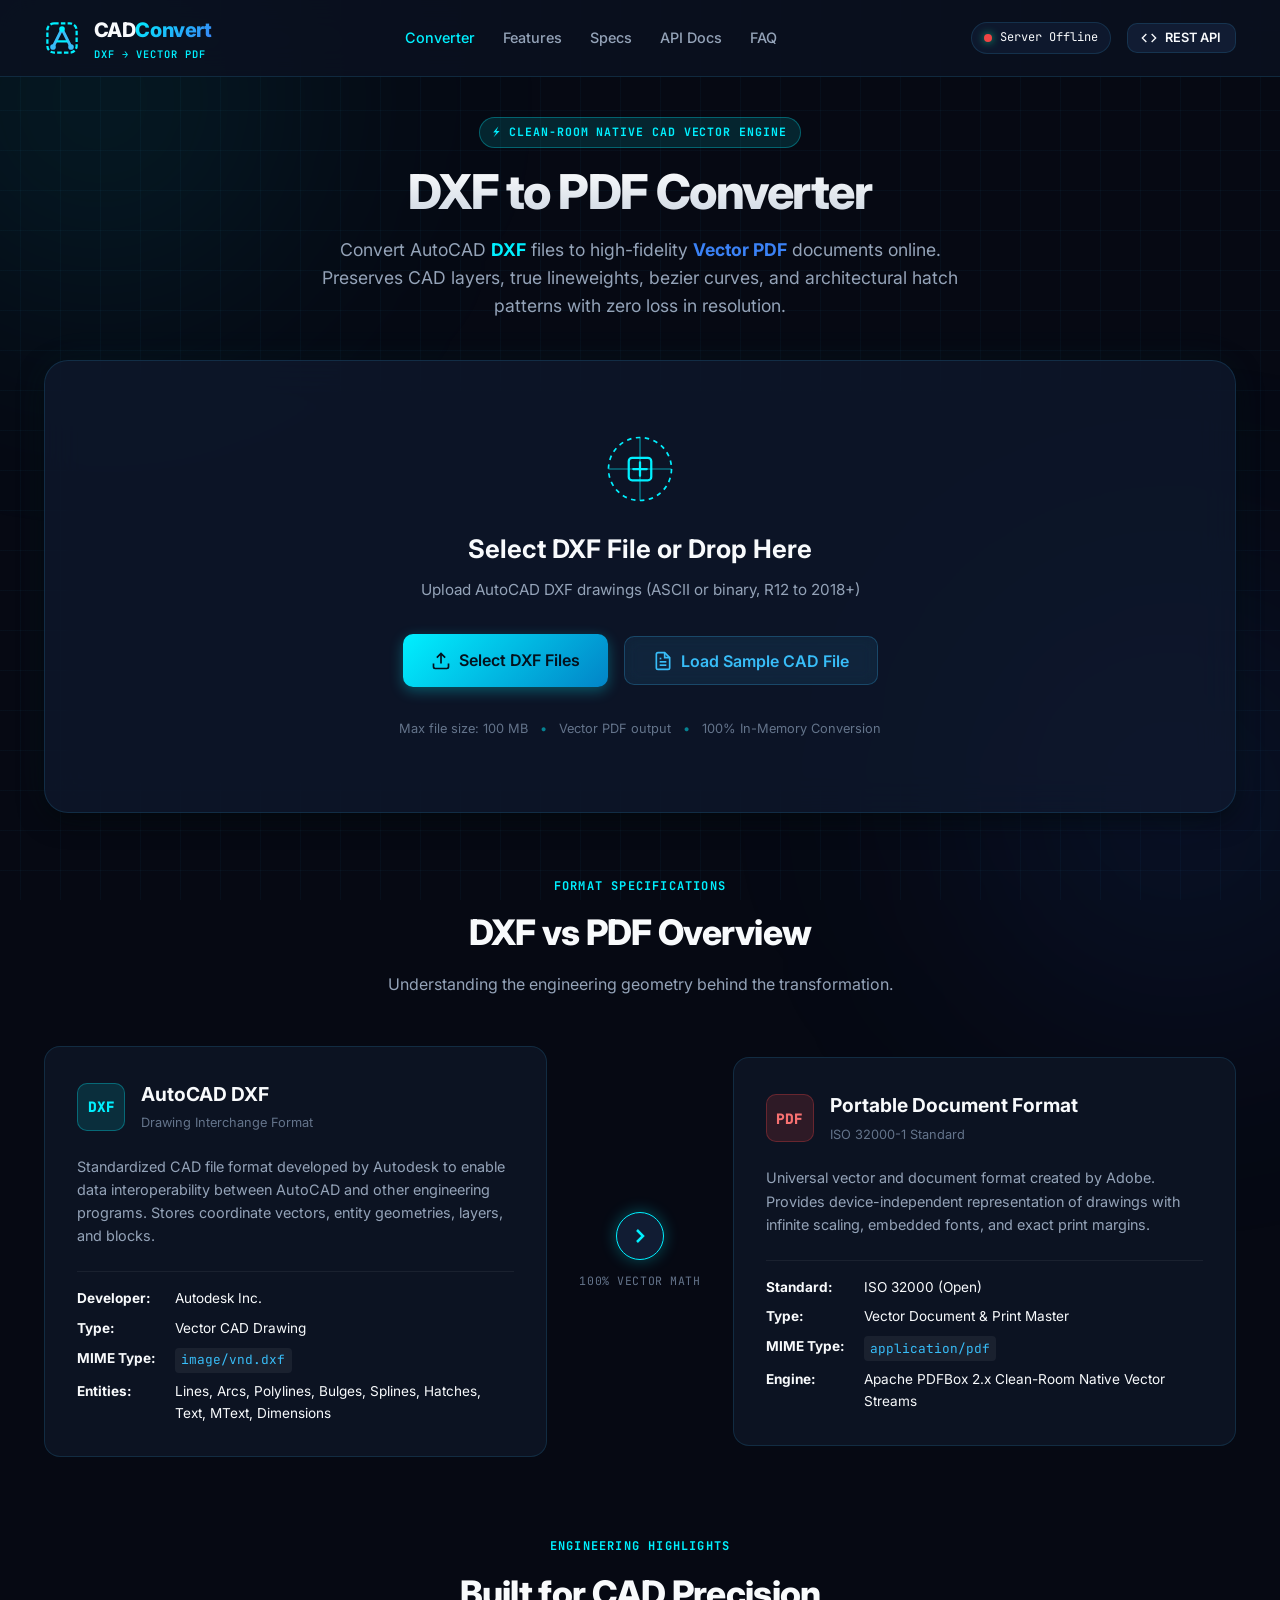
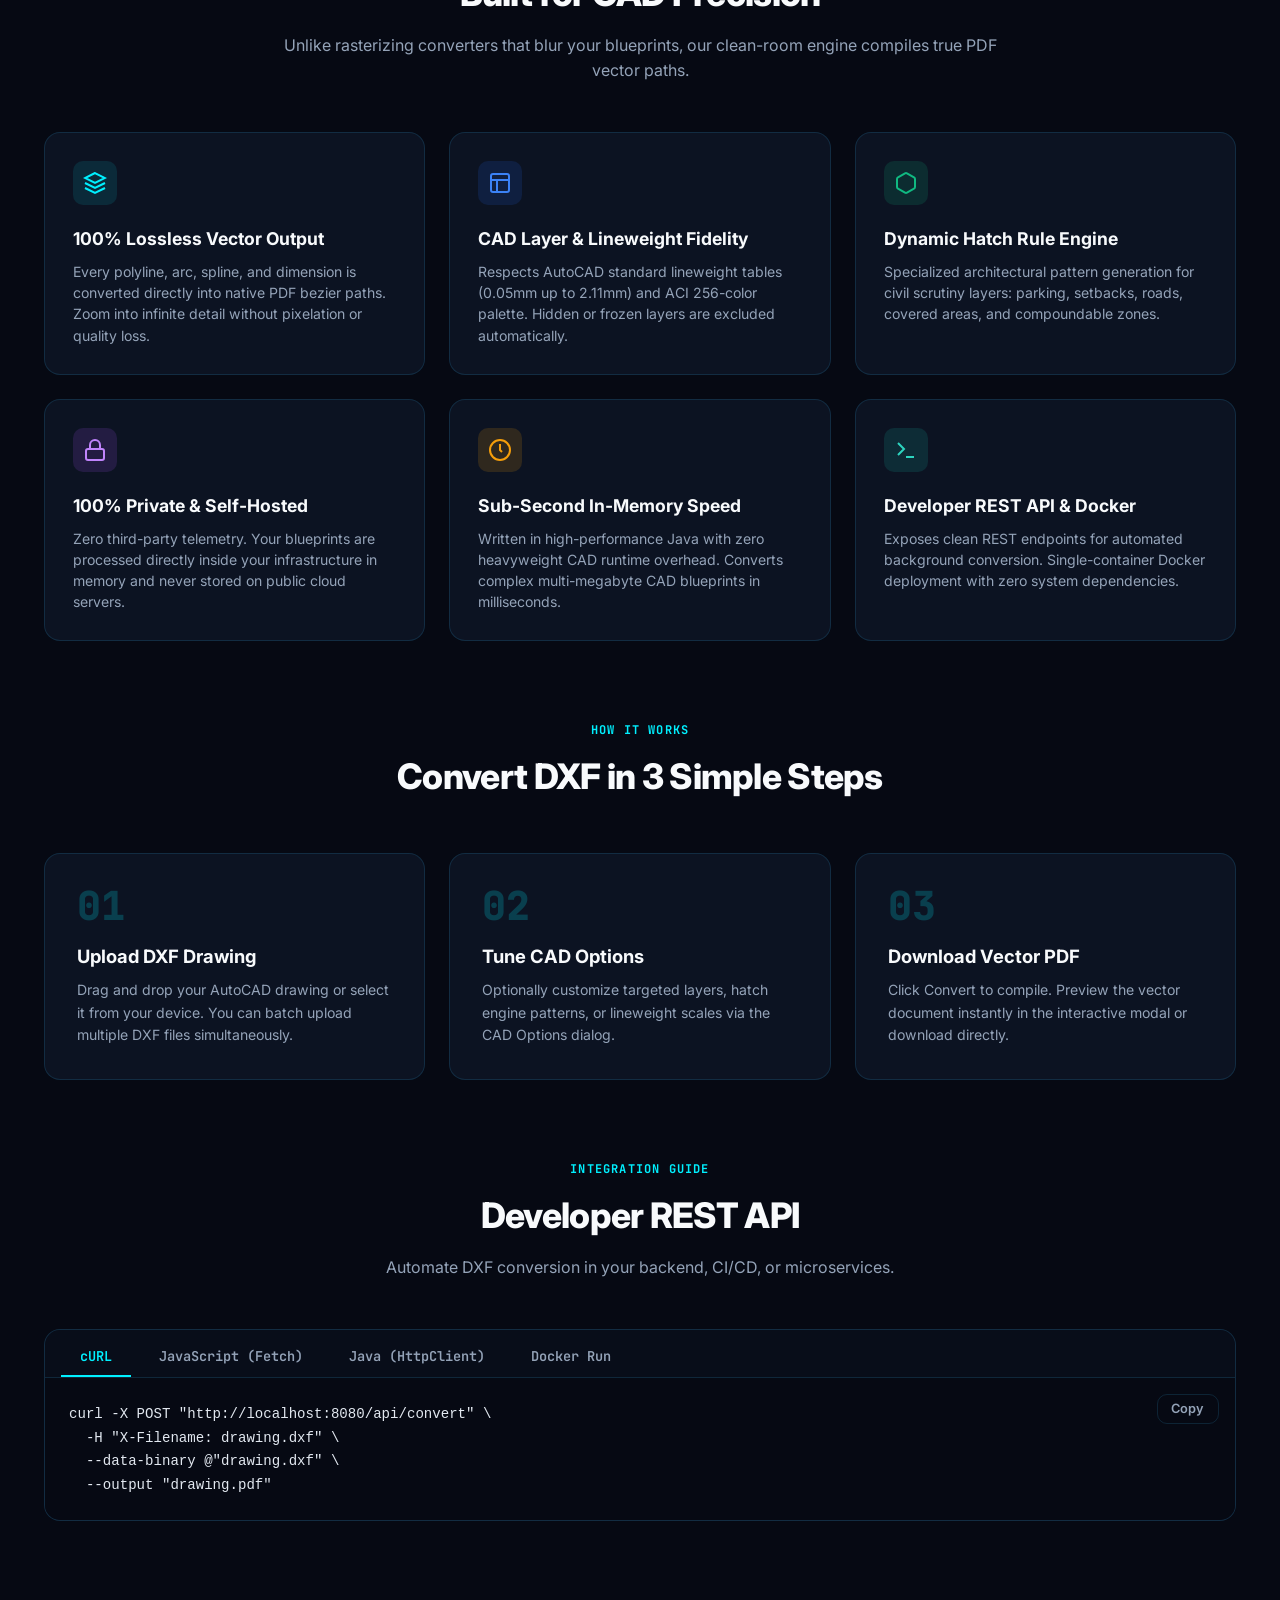
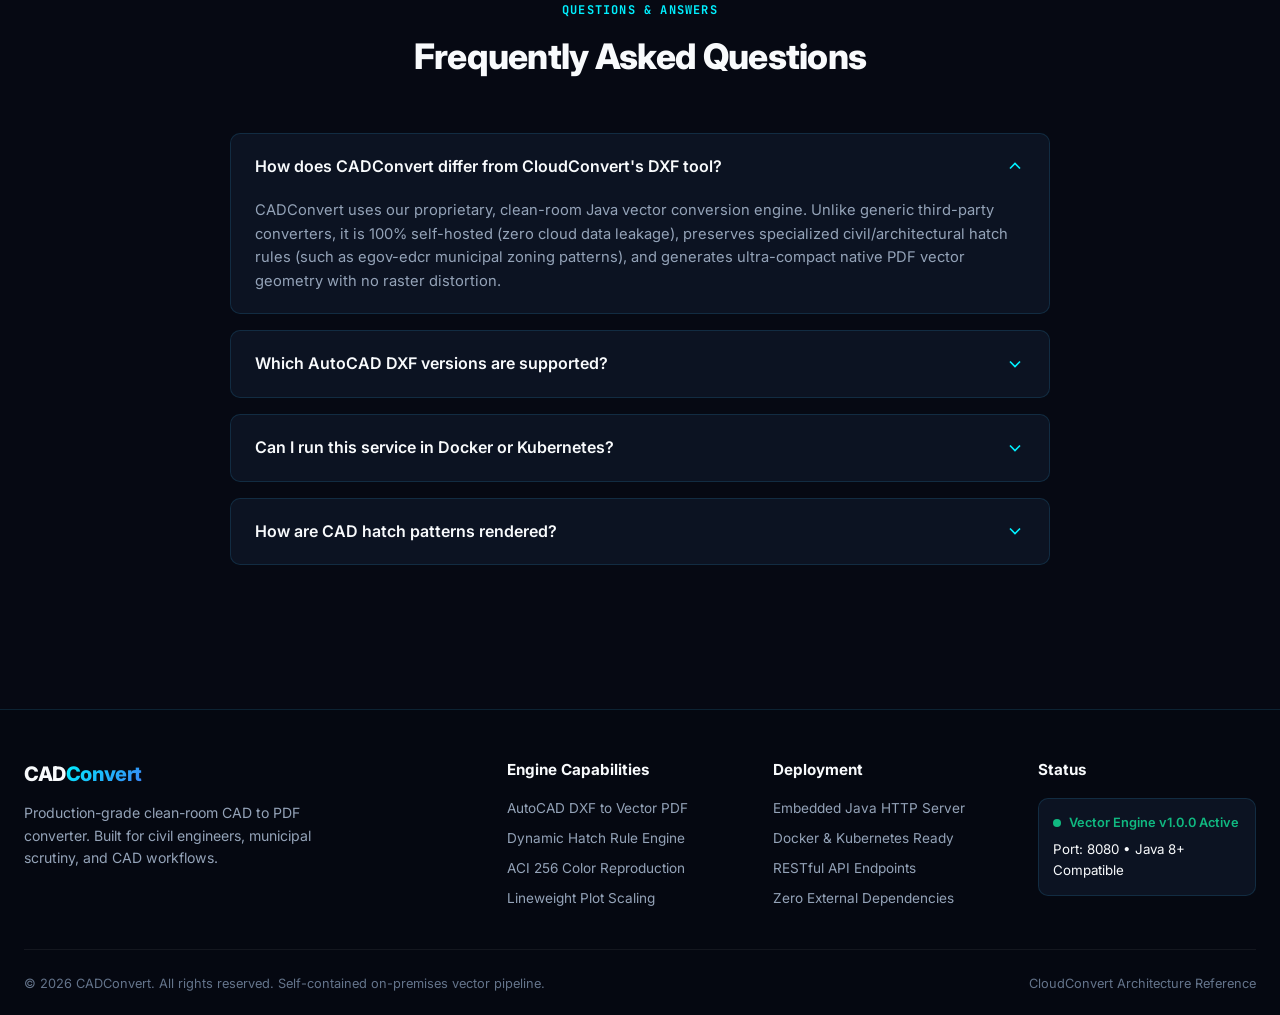
==== src/main/resources/static/index.html @ 6978f523 "Initial commit: DXF to Vector PDF Converter & Web Application" ====
<!DOCTYPE html>
<html lang="en">
<head>
    <meta charset="UTF-8">
    <meta name="viewport" content="width=device-width, initial-scale=1.0">
    <title>DXF to PDF Converter | CADConvert Online Vector CAD Studio</title>
    <meta name="description" content="High-precision AutoCAD DXF to Vector PDF converter. Clean-room vector engine with CAD layer control, lineweights, architectural hatches, and instant download.">
    <link rel="preconnect" href="https://fonts.googleapis.com">
    <link rel="preconnect" href="https://fonts.gstatic.com" crossorigin>
    <link href="https://fonts.googleapis.com/css2?family=Inter:wght@300;400;500;600;700;800&family=JetBrains+Mono:wght@400;500;600&display=swap" rel="stylesheet">
    <link rel="stylesheet" href="styles.css">
    <!-- JSZip for multi-file batch download -->
    <script src="https://cdnjs.cloudflare.com/ajax/libs/jszip/3.10.1/jszip.min.js"></script>
</head>
<body class="blueprint-theme">
    <!-- Background Blueprint CAD Grid & Radial Glow -->
    <div class="cad-bg-grid"></div>
    <div class="cad-radial-glow top-left"></div>
    <div class="cad-radial-glow bottom-right"></div>

    <!-- Navigation Header -->
    <header class="navbar">
        <div class="nav-container">
            <a href="/" class="brand-logo" id="brand-link">
                <div class="logo-icon">
                    <svg viewBox="0 0 32 32" fill="none" xmlns="http://www.w3.org/2000/svg">
                        <rect x="3" y="3" width="26" height="26" rx="6" stroke="#00F0FF" stroke-width="2" stroke-dasharray="4 2"/>
                        <path d="M8 24L16 8L24 24" stroke="#38BDF8" stroke-width="2.5" stroke-linecap="round" stroke-linejoin="round"/>
                        <circle cx="16" cy="8" r="2.5" fill="#00F0FF"/>
                        <circle cx="8" cy="24" r="2.5" fill="#38BDF8"/>
                        <circle cx="24" cy="24" r="2.5" fill="#38BDF8"/>
                        <path d="M11 19H21" stroke="#00F0FF" stroke-width="2"/>
                    </svg>
                </div>
                <div class="brand-text">
                    <span class="brand-title">CAD<span class="highlight">Convert</span></span>
                    <span class="brand-subtitle">DXF &rarr; VECTOR PDF</span>
                </div>
            </a>

            <div class="nav-links">
                <a href="#converter-section" class="nav-link active">Converter</a>
                <a href="#features-section" class="nav-link">Features</a>
                <a href="#format-specs" class="nav-link">Specs</a>
                <a href="#api-section" class="nav-link">API Docs</a>
                <a href="#faq-section" class="nav-link">FAQ</a>
            </div>

            <div class="nav-actions">
                <div class="server-status-pill" id="server-status-badge">
                    <span class="status-dot pulsing"></span>
                    <span class="status-label" id="status-text">Connecting...</span>
                </div>
                <button class="btn btn-secondary btn-sm" id="btn-open-api">
                    <svg width="16" height="16" viewBox="0 0 24 24" fill="none" stroke="currentColor" stroke-width="2"><path d="M16 18l6-6-6-6M8 6l-6 6 6 6"/></svg>
                    <span>REST API</span>
                </button>
            </div>
        </div>
    </header>

    <!-- Main Content -->
    <main class="main-content">
        <!-- Hero Section -->
        <section class="hero-section">
            <div class="hero-badge">
                <span class="badge-icon">⚡</span>
                <span>CLEAN-ROOM NATIVE CAD VECTOR ENGINE</span>
            </div>
            <h1 class="hero-title">DXF to PDF Converter</h1>
            <p class="hero-subtitle">
                Convert AutoCAD <strong class="text-cyan">DXF</strong> files to high-fidelity <strong class="text-blue">Vector PDF</strong> documents online.
                Preserves CAD layers, true lineweights, bezier curves, and architectural hatch patterns with zero loss in resolution.
            </p>
        </section>

        <!-- Main Conversion Card (CloudConvert UX) -->
        <section class="converter-wrapper" id="converter-section">
            <div class="converter-card" id="drop-zone">
                <!-- Dropzone Placeholder View -->
                <div class="dropzone-content" id="dropzone-view">
                    <div class="cad-crosshair-icon">
                        <svg viewBox="0 0 64 64" fill="none" xmlns="http://www.w3.org/2000/svg">
                            <circle cx="32" cy="32" r="28" stroke="currentColor" stroke-width="1.5" stroke-dasharray="4 4" class="cad-circle"/>
                            <line x1="32" y1="4" x2="32" y2="60" stroke="currentColor" stroke-width="1.5" stroke-opacity="0.4"/>
                            <line x1="4" y1="32" x2="60" y2="32" stroke="currentColor" stroke-width="1.5" stroke-opacity="0.4"/>
                            <rect x="22" y="22" width="20" height="20" rx="3" stroke="#00F0FF" stroke-width="2"/>
                            <path d="M26 32H38M32 26V38" stroke="#00F0FF" stroke-width="2" stroke-linecap="round"/>
                        </svg>
                    </div>

                    <h2 class="drop-title">Select DXF File or Drop Here</h2>
                    <p class="drop-desc">Upload AutoCAD DXF drawings (ASCII or binary, R12 to 2018+)</p>

                    <div class="drop-buttons">
                        <label for="file-input" class="btn btn-primary btn-lg" id="btn-browse">
                            <svg width="20" height="20" viewBox="0 0 24 24" fill="none" stroke="currentColor" stroke-width="2"><path d="M21 15v4a2 2 0 0 1-2 2H5a2 2 0 0 1-2-2v-4M17 8l-5-5-5 5M12 3v12"/></svg>
                            <span>Select DXF Files</span>
                        </label>
                        <input type="file" id="file-input" accept=".dxf" multiple style="display: none;">

                        <button type="button" class="btn btn-glass btn-lg" id="btn-load-sample">
                            <svg width="20" height="20" viewBox="0 0 24 24" fill="none" stroke="currentColor" stroke-width="2"><path d="M14 2H6a2 2 0 0 0-2 2v16a2 2 0 0 0 2 2h12a2 2 0 0 0 2-2V8z"/><polyline points="14 2 14 8 20 8"/><line x1="16" y1="13" x2="8" y2="13"/><line x1="16" y1="17" x2="8" y2="17"/><polyline points="10 9 9 9 8 9"/></svg>
                            <span>Load Sample CAD File</span>
                        </button>
                    </div>

                    <div class="drop-limits">
                        <span>Max file size: 100 MB</span>
                        <span class="dot-separator">•</span>
                        <span>Vector PDF output</span>
                        <span class="dot-separator">•</span>
                        <span>100% In-Memory Conversion</span>
                    </div>
                </div>

                <!-- File Queue Table View (Shown when files are queued) -->
                <div class="queue-container" id="queue-view" style="display: none;">
                    <div class="queue-header">
                        <div class="queue-header-title">
                            <h3>Files Queue (<span id="queue-count">0</span>)</h3>
                            <span class="queue-size" id="queue-total-size">0 KB</span>
                        </div>
                        <div class="queue-header-actions">
                            <label for="add-more-input" class="btn btn-ghost btn-sm">
                                <svg width="16" height="16" viewBox="0 0 24 24" fill="none" stroke="currentColor" stroke-width="2"><path d="M12 5v14M5 12h14"/></svg>
                                <span>Add More</span>
                            </label>
                            <input type="file" id="add-more-input" accept=".dxf" multiple style="display: none;">

                            <button type="button" class="btn btn-ghost btn-sm text-danger" id="btn-clear-queue">
                                <svg width="16" height="16" viewBox="0 0 24 24" fill="none" stroke="currentColor" stroke-width="2"><polyline points="3 6 5 6 21 6"/><path d="M19 6v14a2 2 0 0 1-2 2H7a2 2 0 0 1-2-2V6m3 0V4a2 2 0 0 1 2-2h4a2 2 0 0 1 2 2v2"/></svg>
                                <span>Clear</span>
                            </button>
                        </div>
                    </div>

                    <!-- List of Files -->
                    <div class="queue-list" id="queue-list"></div>

                    <!-- Global Bottom Action Bar -->
                    <div class="queue-footer">
                        <div class="global-options-preview">
                            <span class="text-muted">Target:</span>
                            <span class="tag tag-cyan">PDF (Vector)</span>
                            <span class="tag tag-blue" id="active-engine-badge">Dynamic Hatch: ON</span>
                        </div>
                        <div class="global-actions">
                            <button type="button" class="btn btn-secondary btn-md" id="btn-global-settings">
                                <svg width="18" height="18" viewBox="0 0 24 24" fill="none" stroke="currentColor" stroke-width="2"><circle cx="12" cy="12" r="3"/><path d="M19.4 15a1.65 1.65 0 0 0 .33 1.82l.06.06a2 2 0 0 1 0 2.83 2 2 0 0 1-2.83 0l-.06-.06a1.65 1.65 0 0 0-1.82-.33 1.65 1.65 0 0 0-1 1.51V21a2 2 0 0 1-2 2 2 2 0 0 1-2-2v-.09A1.65 1.65 0 0 0 9 19.4a1.65 1.65 0 0 0-1.82.33l-.06.06a2 2 0 0 1-2.83 0 2 2 0 0 1 0-2.83l.06-.06a1.65 1.65 0 0 0 .33-1.82 1.65 1.65 0 0 0-1.51-1H3a2 2 0 0 1-2-2 2 2 0 0 1 2-2h.09A1.65 1.65 0 0 0 4.6 9a1.65 1.65 0 0 0-.33-1.82l-.06-.06a2 2 0 0 1 0-2.83 2 2 0 0 1 2.83 0l.06.06a1.65 1.65 0 0 0 1.82.33H9a1.65 1.65 0 0 0 1-1.51V3a2 2 0 0 1 2-2 2 2 0 0 1 2 2v.09a1.65 1.65 0 0 0 1 1.51 1.65 1.65 0 0 0 1.82-.33l.06-.06a2 2 0 0 1 2.83 0 2 2 0 0 1 0 2.83l-.06.06a1.65 1.65 0 0 0-.33 1.82V9a1.65 1.65 0 0 0 1.51 1H21a2 2 0 0 1 2 2 2 2 0 0 1-2 2h-.09a1.65 1.65 0 0 0-1.51 1z"/></svg>
                                <span>CAD Options</span>
                            </button>

                            <button type="button" class="btn btn-primary btn-md glow" id="btn-convert-all">
                                <svg width="18" height="18" viewBox="0 0 24 24" fill="none" stroke="currentColor" stroke-width="2"><polyline points="17 1 21 5 17 9"/><path d="M3 11V9a4 4 0 0 1 4-4h14M7 23l-4-4 4-4"/><path d="M21 13v2a4 4 0 0 1-4 4H3"/></svg>
                                <span>Convert All</span>
                            </button>

                            <button type="button" class="btn btn-success btn-md" id="btn-download-all" style="display: none;">
                                <svg width="18" height="18" viewBox="0 0 24 24" fill="none" stroke="currentColor" stroke-width="2"><path d="M21 15v4a2 2 0 0 1-2 2H5a2 2 0 0 1-2-2v-4M7 10l5 5 5-5M12 15V3"/></svg>
                                <span>Download All (ZIP)</span>
                            </button>
                        </div>
                    </div>
                </div>
            </div>
        </section>

        <!-- Technical Comparison: DXF vs PDF (CloudConvert Style) -->
        <section class="section" id="format-specs">
            <div class="section-header">
                <span class="section-tag">FORMAT SPECIFICATIONS</span>
                <h2 class="section-title">DXF vs PDF Overview</h2>
                <p class="section-subtitle">Understanding the engineering geometry behind the transformation.</p>
            </div>

            <div class="comparison-grid">
                <!-- DXF Card -->
                <div class="format-card dxf-card">
                    <div class="format-header">
                        <div class="format-icon dxf-badge">DXF</div>
                        <div class="format-title-group">
                            <h3>AutoCAD DXF</h3>
                            <span class="format-fullname">Drawing Interchange Format</span>
                        </div>
                    </div>
                    <p class="format-desc">
                        Standardized CAD file format developed by Autodesk to enable data interoperability between AutoCAD and other engineering programs. Stores coordinate vectors, entity geometries, layers, and blocks.
                    </p>
                    <ul class="spec-list">
                        <li><strong>Developer:</strong> Autodesk Inc.</li>
                        <li><strong>Type:</strong> Vector CAD Drawing</li>
                        <li><strong>MIME Type:</strong> <code>image/vnd.dxf</code></li>
                        <li><strong>Entities:</strong> Lines, Arcs, Polylines, Bulges, Splines, Hatches, Text, MText, Dimensions</li>
                    </ul>
                </div>

                <!-- Arrow / Flow Divider -->
                <div class="conversion-flow-arrow">
                    <div class="flow-circle">
                        <svg width="24" height="24" viewBox="0 0 24 24" fill="none" stroke="currentColor" stroke-width="2.5"><polyline points="9 18 15 12 9 6"/></svg>
                    </div>
                    <span class="flow-text">100% Vector Math</span>
                </div>

                <!-- PDF Card -->
                <div class="format-card pdf-card">
                    <div class="format-header">
                        <div class="format-icon pdf-badge">PDF</div>
                        <div class="format-title-group">
                            <h3>Portable Document Format</h3>
                            <span class="format-fullname">ISO 32000-1 Standard</span>
                        </div>
                    </div>
                    <p class="format-desc">
                        Universal vector and document format created by Adobe. Provides device-independent representation of drawings with infinite scaling, embedded fonts, and exact print margins.
                    </p>
                    <ul class="spec-list">
                        <li><strong>Standard:</strong> ISO 32000 (Open)</li>
                        <li><strong>Type:</strong> Vector Document & Print Master</li>
                        <li><strong>MIME Type:</strong> <code>application/pdf</code></li>
                        <li><strong>Engine:</strong> Apache PDFBox 2.x Clean-Room Native Vector Streams</li>
                    </ul>
                </div>
            </div>
        </section>

        <!-- Features Showcase -->
        <section class="section" id="features-section">
            <div class="section-header">
                <span class="section-tag">ENGINEERING HIGHLIGHTS</span>
                <h2 class="section-title">Built for CAD Precision</h2>
                <p class="section-subtitle">Unlike rasterizing converters that blur your blueprints, our clean-room engine compiles true PDF vector paths.</p>
            </div>

            <div class="features-grid">
                <div class="feature-item">
                    <div class="feature-icon cyan-glow">
                        <svg width="24" height="24" viewBox="0 0 24 24" fill="none" stroke="currentColor" stroke-width="2"><path d="M12 2L2 7l10 5 10-5-10-5zM2 17l10 5 10-5M2 12l10 5 10-5"/></svg>
                    </div>
                    <h3>100% Lossless Vector Output</h3>
                    <p>Every polyline, arc, spline, and dimension is converted directly into native PDF bezier paths. Zoom into infinite detail without pixelation or quality loss.</p>
                </div>

                <div class="feature-item">
                    <div class="feature-icon blue-glow">
                        <svg width="24" height="24" viewBox="0 0 24 24" fill="none" stroke="currentColor" stroke-width="2"><rect x="3" y="3" width="18" height="18" rx="2"/><path d="M3 9h18M9 21V9"/></svg>
                    </div>
                    <h3>CAD Layer & Lineweight Fidelity</h3>
                    <p>Respects AutoCAD standard lineweight tables (0.05mm up to 2.11mm) and ACI 256-color palette. Hidden or frozen layers are excluded automatically.</p>
                </div>

                <div class="feature-item">
                    <div class="feature-icon emerald-glow">
                        <svg width="24" height="24" viewBox="0 0 24 24" fill="none" stroke="currentColor" stroke-width="2"><path d="M21 16V8a2 2 0 0 0-1-1.73l-7-4a2 2 0 0 0-2 0l-7 4A2 2 0 0 0 3 8v8a2 2 0 0 0 1 1.73l7 4a2 2 0 0 0 2 0l7-4A2 2 0 0 0 21 16z"/></svg>
                    </div>
                    <h3>Dynamic Hatch Rule Engine</h3>
                    <p>Specialized architectural pattern generation for civil scrutiny layers: parking, setbacks, roads, covered areas, and compoundable zones.</p>
                </div>

                <div class="feature-item">
                    <div class="feature-icon purple-glow">
                        <svg width="24" height="24" viewBox="0 0 24 24" fill="none" stroke="currentColor" stroke-width="2"><rect x="3" y="11" width="18" height="11" rx="2" ry="2"/><path d="M7 11V7a5 5 0 0 1 10 0v4"/></svg>
                    </div>
                    <h3>100% Private & Self-Hosted</h3>
                    <p>Zero third-party telemetry. Your blueprints are processed directly inside your infrastructure in memory and never stored on public cloud servers.</p>
                </div>

                <div class="feature-item">
                    <div class="feature-icon amber-glow">
                        <svg width="24" height="24" viewBox="0 0 24 24" fill="none" stroke="currentColor" stroke-width="2"><circle cx="12" cy="12" r="10"/><polyline points="12 6 12 12 14 14"/></svg>
                    </div>
                    <h3>Sub-Second In-Memory Speed</h3>
                    <p>Written in high-performance Java with zero heavyweight CAD runtime overhead. Converts complex multi-megabyte CAD blueprints in milliseconds.</p>
                </div>

                <div class="feature-item">
                    <div class="feature-icon teal-glow">
                        <svg width="24" height="24" viewBox="0 0 24 24" fill="none" stroke="currentColor" stroke-width="2"><path d="M4 17l6-6-6-6M12 19h8"/></svg>
                    </div>
                    <h3>Developer REST API & Docker</h3>
                    <p>Exposes clean REST endpoints for automated background conversion. Single-container Docker deployment with zero system dependencies.</p>
                </div>
            </div>
        </section>

        <!-- Step by Step Workflow -->
        <section class="section">
            <div class="section-header">
                <span class="section-tag">HOW IT WORKS</span>
                <h2 class="section-title">Convert DXF in 3 Simple Steps</h2>
            </div>

            <div class="steps-container">
                <div class="step-card">
                    <div class="step-num">01</div>
                    <h3>Upload DXF Drawing</h3>
                    <p>Drag and drop your AutoCAD drawing or select it from your device. You can batch upload multiple DXF files simultaneously.</p>
                </div>
                <div class="step-card">
                    <div class="step-num">02</div>
                    <h3>Tune CAD Options</h3>
                    <p>Optionally customize targeted layers, hatch engine patterns, or lineweight scales via the CAD Options dialog.</p>
                </div>
                <div class="step-card">
                    <div class="step-num">03</div>
                    <h3>Download Vector PDF</h3>
                    <p>Click Convert to compile. Preview the vector document instantly in the interactive modal or download directly.</p>
                </div>
            </div>
        </section>

        <!-- Developer REST API Drawer / Preview Section -->
        <section class="section" id="api-section">
            <div class="section-header">
                <span class="section-tag">INTEGRATION GUIDE</span>
                <h2 class="section-title">Developer REST API</h2>
                <p class="section-subtitle">Automate DXF conversion in your backend, CI/CD, or microservices.</p>
            </div>

            <div class="api-card">
                <div class="api-tabs">
                    <button class="api-tab active" data-tab="curl">cURL</button>
                    <button class="api-tab" data-tab="js">JavaScript (Fetch)</button>
                    <button class="api-tab" data-tab="java">Java (HttpClient)</button>
                    <button class="api-tab" data-tab="docker">Docker Run</button>
                </div>

                <div class="api-code-container">
                    <pre class="api-code-block" id="api-code-content"><code>curl -X POST "http://localhost:8080/api/convert" \
  -H "X-Filename: drawing.dxf" \
  --data-binary @"drawing.dxf" \
  --output "drawing.pdf"</code></pre>
                    <button class="btn btn-ghost btn-sm btn-copy" id="btn-copy-code">Copy</button>
                </div>
            </div>
        </section>

        <!-- FAQ Section -->
        <section class="section" id="faq-section">
            <div class="section-header">
                <span class="section-tag">QUESTIONS & ANSWERS</span>
                <h2 class="section-title">Frequently Asked Questions</h2>
            </div>

            <div class="faq-accordion">
                <details class="faq-item" open>
                    <summary class="faq-question">
                        <span>How does CADConvert differ from CloudConvert's DXF tool?</span>
                        <svg class="faq-chevron" width="20" height="20" viewBox="0 0 24 24" fill="none" stroke="currentColor" stroke-width="2"><polyline points="6 9 12 15 18 9"/></svg>
                    </summary>
                    <div class="faq-answer">
                        <p>CADConvert uses our proprietary, clean-room Java vector conversion engine. Unlike generic third-party converters, it is 100% self-hosted (zero cloud data leakage), preserves specialized civil/architectural hatch rules (such as egov-edcr municipal zoning patterns), and generates ultra-compact native PDF vector geometry with no raster distortion.</p>
                    </div>
                </details>

                <details class="faq-item">
                    <summary class="faq-question">
                        <span>Which AutoCAD DXF versions are supported?</span>
                        <svg class="faq-chevron" width="20" height="20" viewBox="0 0 24 24" fill="none" stroke="currentColor" stroke-width="2"><polyline points="6 9 12 15 18 9"/></svg>
                    </summary>
                    <div class="faq-answer">
                        <p>CADConvert parses both ASCII and binary DXF files across AutoCAD versions R12, R14, 2000, 2004, 2007, 2010, 2013, and 2018+. It natively handles 2D and 3D coordinate transformations, ECS (Entity Coordinate Systems), and OCS arbitrary axis vectors.</p>
                    </div>
                </details>

                <details class="faq-item">
                    <summary class="faq-question">
                        <span>Can I run this service in Docker or Kubernetes?</span>
                        <svg class="faq-chevron" width="20" height="20" viewBox="0 0 24 24" fill="none" stroke="currentColor" stroke-width="2"><polyline points="6 9 12 15 18 9"/></svg>
                    </summary>
                    <div class="faq-answer">
                        <p>Yes! The application runs as a lightweight, zero-dependency Java service packaged in a multi-stage Docker container. It starts in under 200 milliseconds and consumes less than 64MB of base memory.</p>
                    </div>
                </details>

                <details class="faq-item">
                    <summary class="faq-question">
                        <span>How are CAD hatch patterns rendered?</span>
                        <svg class="faq-chevron" width="20" height="20" viewBox="0 0 24 24" fill="none" stroke="currentColor" stroke-width="2"><polyline points="6 9 12 15 18 9"/></svg>
                    </summary>
                    <div class="faq-answer">
                        <p>Hatch geometries are evaluated using a dynamic rule engine that parses boundary loops, calculates precise clipping paths, and renders standard CAD pattern lines (ANSI31, SOLID, DOTS, etc.) or layer-targeted municipal inspection fills.</p>
                    </div>
                </details>
            </div>
        </section>
    </main>

    <!-- CAD Options Modal -->
    <div class="modal-backdrop" id="settings-modal" style="display: none;">
        <div class="modal-dialog">
            <div class="modal-header">
                <div class="modal-title-group">
                    <svg width="20" height="20" viewBox="0 0 24 24" fill="none" stroke="#00F0FF" stroke-width="2"><circle cx="12" cy="12" r="3"/><path d="M19.4 15a1.65 1.65 0 0 0 .33 1.82l.06.06a2 2 0 0 1 0 2.83 2 2 0 0 1-2.83 0l-.06-.06a1.65 1.65 0 0 0-1.82-.33 1.65 1.65 0 0 0-1 1.51V21a2 2 0 0 1-2 2 2 2 0 0 1-2-2v-.09A1.65 1.65 0 0 0 9 19.4a1.65 1.65 0 0 0-1.82.33l-.06.06a2 2 0 0 1-2.83 0 2 2 0 0 1 0-2.83l.06-.06a1.65 1.65 0 0 0 .33-1.82 1.65 1.65 0 0 0-1.51-1H3a2 2 0 0 1-2-2 2 2 0 0 1 2-2h.09A1.65 1.65 0 0 0 4.6 9a1.65 1.65 0 0 0-.33-1.82l-.06-.06a2 2 0 0 1 0-2.83 2 2 0 0 1 2.83 0l.06.06a1.65 1.65 0 0 0 1.82.33H9a1.65 1.65 0 0 0 1-1.51V3a2 2 0 0 1 2-2 2 2 0 0 1 2 2v.09a1.65 1.65 0 0 0 1 1.51 1.65 1.65 0 0 0 1.82-.33l.06-.06a2 2 0 0 1 2.83 0 2 2 0 0 1 0 2.83l-.06.06a1.65 1.65 0 0 0-.33 1.82V9a1.65 1.65 0 0 0 1.51 1H21a2 2 0 0 1 2 2 2 2 0 0 1-2 2h-.09a1.65 1.65 0 0 0-1.51 1z"/></svg>
                    <h3>CAD Conversion Settings</h3>
                </div>
                <button class="modal-close" id="btn-close-settings">&times;</button>
            </div>

            <div class="modal-body">
                <div class="form-group">
                    <label class="form-label">Dynamic Hatch Rule Engine</label>
                    <select class="form-select" id="opt-hatch-mode">
                        <option value="default" selected>Enabled (Dynamic Architectural & Civil Patterns)</option>
                        <option value="all">Force All Hatches as Solid</option>
                        <option value="none">Disable Hatch Rendering</option>
                    </select>
                    <span class="form-help">Controls whether specialized hatch patterns (parking, road, compoundable) are drawn.</span>
                </div>

                <div class="form-group">
                    <label class="form-label">Target Inspection Layers (Comma separated)</label>
                    <input type="text" class="form-input" id="opt-target-layers" placeholder="PARKING, ROAD, ACCESS_WIDTH, COVERED_AREA" value="PARKING, ROAD, ACCESS_WIDTH, COVERED_AREA">
                    <span class="form-help">Layers prioritized by the Dynamic Hatch Rule Engine for architectural compliance.</span>
                </div>

                <div class="form-group">
                    <label class="form-label">Preview Resolution (DPI)</label>
                    <select class="form-select" id="opt-dpi">
                        <option value="96">96 DPI (Fast Web Draft)</option>
                        <option value="150" selected>150 DPI (Balanced High Quality)</option>
                        <option value="300">300 DPI (Ultra High Precision CAD)</option>
                    </select>
                </div>
            </div>

            <div class="modal-footer">
                <button type="button" class="btn btn-secondary" id="btn-reset-settings">Reset Defaults</button>
                <button type="button" class="btn btn-primary" id="btn-save-settings">Save Settings</button>
            </div>
        </div>
    </div>

    <!-- Live Preview Modal -->
    <div class="modal-backdrop" id="preview-modal" style="display: none;">
        <div class="modal-dialog modal-lg">
            <div class="modal-header">
                <div class="modal-title-group">
                    <span class="tag tag-cyan">PREVIEW</span>
                    <h3 id="preview-filename">drawing.pdf</h3>
                </div>
                <div class="preview-header-actions">
                    <button class="btn btn-primary btn-sm" id="btn-preview-download">
                        <svg width="16" height="16" viewBox="0 0 24 24" fill="none" stroke="currentColor" stroke-width="2"><path d="M21 15v4a2 2 0 0 1-2 2H5a2 2 0 0 1-2-2v-4M7 10l5 5 5-5M12 15V3"/></svg>
                        <span>Download PDF</span>
                    </button>
                    <button class="modal-close" id="btn-close-preview">&times;</button>
                </div>
            </div>

            <div class="modal-body preview-body">
                <div class="preview-viewport" id="preview-viewport">
                    <img id="preview-img" src="" alt="CAD Vector Preview" style="display: none;">
                    <div class="preview-loader" id="preview-loader">
                        <div class="spinner"></div>
                        <p>Generating Vector PDF Preview...</p>
                    </div>
                </div>
            </div>

            <div class="modal-footer preview-footer">
                <span class="preview-meta" id="preview-meta">100% Native Vector PDF</span>
                <span class="text-muted">Direct Vector Rendering (Zero Raster Degradation)</span>
            </div>
        </div>
    </div>

    <!-- Footer -->
    <footer class="footer">
        <div class="footer-container">
            <div class="footer-col brand-col">
                <div class="brand-text">
                    <span class="brand-title">CAD<span class="highlight">Convert</span></span>
                    <p class="footer-desc">
                        Production-grade clean-room CAD to PDF converter. Built for civil engineers, municipal scrutiny, and CAD workflows.
                    </p>
                </div>
            </div>

            <div class="footer-col">
                <h4>Engine Capabilities</h4>
                <ul>
                    <li>AutoCAD DXF to Vector PDF</li>
                    <li>Dynamic Hatch Rule Engine</li>
                    <li>ACI 256 Color Reproduction</li>
                    <li>Lineweight Plot Scaling</li>
                </ul>
            </div>

            <div class="footer-col">
                <h4>Deployment</h4>
                <ul>
                    <li>Embedded Java HTTP Server</li>
                    <li>Docker & Kubernetes Ready</li>
                    <li>RESTful API Endpoints</li>
                    <li>Zero External Dependencies</li>
                </ul>
            </div>

            <div class="footer-col">
                <h4>Status</h4>
                <div class="footer-status-box">
                    <div class="status-indicator">
                        <span class="status-dot"></span>
                        <span>Vector Engine v1.0.0 Active</span>
                    </div>
                    <small>Port: 8080 • Java 8+ Compatible</small>
                </div>
            </div>
        </div>

        <div class="footer-bottom">
            <div class="footer-bottom-container">
                <span>&copy; 2026 CADConvert. All rights reserved. Self-contained on-premises vector pipeline.</span>
                <span class="footer-tag">CloudConvert Architecture Reference</span>
            </div>
        </div>
    </footer>

    <!-- App JavaScript -->
    <script src="app.js"></script>
</body>
</html>
---- src/main/resources/static/styles.css ----
/* ==========================================================================
   CADConvert - Modern CAD Blueprint Theme CSS
   Inspired by CloudConvert DXF to PDF Converter
   ========================================================================== */

:root {
    --bg-primary: #060913;
    --bg-surface: #0c1322;
    --bg-surface-elevated: #111c33;
    --bg-card: rgba(16, 26, 48, 0.7);
    --border-color: rgba(56, 189, 248, 0.15);
    --border-glow: rgba(0, 240, 255, 0.35);

    --cyan-primary: #00F0FF;
    --cyan-hover: #38BDF8;
    --cyan-dim: rgba(0, 240, 255, 0.12);

    --blue-primary: #2563EB;
    --blue-hover: #3B82F6;
    --blue-glow: rgba(37, 99, 235, 0.4);

    --success: #10B981;
    --success-dim: rgba(16, 185, 129, 0.15);
    --warning: #F59E0B;
    --warning-dim: rgba(245, 158, 11, 0.15);
    --danger: #EF4444;
    --danger-dim: rgba(239, 68, 68, 0.15);

    --text-primary: #F8FAFC;
    --text-secondary: #94A3B8;
    --text-muted: #64748B;

    --font-sans: 'Inter', -apple-system, BlinkMacSystemFont, "Segoe UI", Roboto, sans-serif;
    --font-mono: 'JetBrains Mono', Consolas, monospace;

    --shadow-sm: 0 2px 8px rgba(0, 0, 0, 0.4);
    --shadow-md: 0 8px 24px rgba(0, 0, 0, 0.5);
    --shadow-glow: 0 0 24px rgba(0, 240, 255, 0.2);
    --radius-sm: 6px;
    --radius-md: 10px;
    --radius-lg: 16px;
    --radius-xl: 24px;
}

/* Reset & Base */
*, *::before, *::after {
    box-sizing: border-box;
    margin: 0;
    padding: 0;
}

html {
    scroll-behavior: smooth;
    color-scheme: dark;
}

body {
    background-color: var(--bg-primary);
    color: var(--text-primary);
    font-family: var(--font-sans);
    line-height: 1.6;
    min-height: 100vh;
    display: flex;
    flex-direction: column;
    overflow-x: hidden;
    position: relative;
}

/* CAD Blueprint Grid Background */
.cad-bg-grid {
    position: fixed;
    top: 0;
    left: 0;
    width: 100vw;
    height: 100vh;
    pointer-events: none;
    z-index: 0;
    background-image:
        linear-gradient(rgba(56, 189, 248, 0.04) 1px, transparent 1px),
        linear-gradient(90deg, rgba(56, 189, 248, 0.04) 1px, transparent 1px);
    background-size: 40px 40px;
    background-position: center center;
}

.cad-radial-glow {
    position: fixed;
    width: 600px;
    height: 600px;
    border-radius: 50%;
    pointer-events: none;
    z-index: 0;
    filter: blur(120px);
}

.cad-radial-glow.top-left {
    top: -200px;
    left: -200px;
    background: radial-gradient(circle, rgba(0, 240, 255, 0.12) 0%, transparent 70%);
}

.cad-radial-glow.bottom-right {
    bottom: -200px;
    right: -200px;
    background: radial-gradient(circle, rgba(37, 99, 235, 0.15) 0%, transparent 70%);
}

/* Utility Colors & Text */
.text-cyan { color: var(--cyan-primary); }
.text-blue { color: var(--blue-hover); }
.text-muted { color: var(--text-muted); }
.text-danger { color: var(--danger) !important; }
.highlight {
    background: linear-gradient(135deg, var(--cyan-primary) 0%, var(--blue-hover) 100%);
    -webkit-background-clip: text;
    -webkit-text-fill-color: transparent;
}

/* Header & Navbar */
.navbar {
    position: sticky;
    top: 0;
    z-index: 100;
    background: rgba(11, 17, 32, 0.85);
    backdrop-filter: blur(16px);
    border-bottom: 1px solid var(--border-color);
}

.nav-container {
    max-width: 1240px;
    margin: 0 auto;
    padding: 0.85rem 1.5rem;
    display: flex;
    align-items: center;
    justify-content: space-between;
}

.brand-logo {
    display: flex;
    align-items: center;
    gap: 0.85rem;
    text-decoration: none;
    color: var(--text-primary);
}

.logo-icon {
    width: 36px;
    height: 36px;
    display: flex;
    align-items: center;
    justify-content: center;
}

.brand-text {
    display: flex;
    flex-direction: column;
}

.brand-title {
    font-weight: 800;
    font-size: 1.25rem;
    letter-spacing: -0.02em;
}

.brand-subtitle {
    font-size: 0.65rem;
    font-weight: 600;
    color: var(--cyan-primary);
    font-family: var(--font-mono);
    letter-spacing: 0.1em;
}

.nav-links {
    display: flex;
    align-items: center;
    gap: 1.75rem;
}

.nav-link {
    color: var(--text-secondary);
    text-decoration: none;
    font-size: 0.9rem;
    font-weight: 500;
    transition: color 0.2s ease;
}

.nav-link:hover, .nav-link.active {
    color: var(--cyan-primary);
}

.nav-actions {
    display: flex;
    align-items: center;
    gap: 1rem;
}

/* Status Pill */
.server-status-pill {
    display: inline-flex;
    align-items: center;
    gap: 0.5rem;
    padding: 0.35rem 0.75rem;
    background: rgba(16, 26, 48, 0.9);
    border: 1px solid var(--border-color);
    border-radius: 9999px;
    font-size: 0.75rem;
    font-family: var(--font-mono);
}

.status-dot {
    width: 8px;
    height: 8px;
    border-radius: 50%;
    background-color: var(--success);
}

.status-dot.pulsing {
    box-shadow: 0 0 8px var(--success);
    animation: pulse 2s infinite;
}

@keyframes pulse {
    0% { transform: scale(0.95); opacity: 0.7; }
    50% { transform: scale(1.2); opacity: 1; }
    100% { transform: scale(0.95); opacity: 0.7; }
}

/* Buttons */
.btn {
    display: inline-flex;
    align-items: center;
    justify-content: center;
    gap: 0.5rem;
    font-weight: 600;
    font-family: var(--font-sans);
    border-radius: var(--radius-md);
    cursor: pointer;
    transition: all 0.2s ease;
    border: none;
    text-decoration: none;
}

.btn-sm {
    padding: 0.4rem 0.85rem;
    font-size: 0.8rem;
}

.btn-md {
    padding: 0.65rem 1.25rem;
    font-size: 0.9rem;
}

.btn-lg {
    padding: 0.85rem 1.75rem;
    font-size: 1rem;
}

.btn-primary {
    background: linear-gradient(135deg, var(--cyan-primary) 0%, #0284c7 100%);
    color: #04111D;
    box-shadow: 0 4px 14px rgba(0, 240, 255, 0.3);
}

.btn-primary:hover {
    background: linear-gradient(135deg, #38BDF8 0%, #0369a1 100%);
    box-shadow: 0 6px 20px rgba(0, 240, 255, 0.5);
    transform: translateY(-1px);
}

.btn-primary.glow {
    animation: cta-pulse 3s infinite ease-in-out;
}

@keyframes cta-pulse {
    0%, 100% { box-shadow: 0 4px 14px rgba(0, 240, 255, 0.3); }
    50% { box-shadow: 0 6px 24px rgba(0, 240, 255, 0.6); }
}

.btn-secondary {
    background: var(--bg-surface-elevated);
    color: var(--text-primary);
    border: 1px solid var(--border-color);
}

.btn-secondary:hover {
    background: #192744;
    border-color: var(--cyan-primary);
    color: var(--cyan-primary);
}

.btn-glass {
    background: rgba(56, 189, 248, 0.08);
    color: var(--cyan-hover);
    border: 1px solid rgba(56, 189, 248, 0.25);
    backdrop-filter: blur(8px);
}

.btn-glass:hover {
    background: rgba(56, 189, 248, 0.16);
    border-color: var(--cyan-primary);
    color: var(--text-primary);
    transform: translateY(-1px);
}

.btn-ghost {
    background: transparent;
    color: var(--text-secondary);
}

.btn-ghost:hover {
    color: var(--text-primary);
    background: rgba(255, 255, 255, 0.05);
}

.btn-success {
    background: linear-gradient(135deg, #10B981 0%, #059669 100%);
    color: white;
}

.btn-success:hover {
    background: linear-gradient(135deg, #34D399 0%, #047857 100%);
    transform: translateY(-1px);
}

/* Main Container */
.main-content {
    flex: 1;
    max-width: 1240px;
    width: 100%;
    margin: 0 auto;
    padding: 2.5rem 1.5rem 4rem;
    position: relative;
    z-index: 1;
}

/* Hero Section */
.hero-section {
    text-align: center;
    max-width: 820px;
    margin: 0 auto 2.5rem;
}

.hero-badge {
    display: inline-flex;
    align-items: center;
    gap: 0.5rem;
    padding: 0.35rem 0.85rem;
    background: var(--cyan-dim);
    border: 1px solid rgba(0, 240, 255, 0.3);
    border-radius: 9999px;
    font-size: 0.72rem;
    font-weight: 700;
    color: var(--cyan-primary);
    letter-spacing: 0.08em;
    font-family: var(--font-mono);
    margin-bottom: 1rem;
}

.hero-title {
    font-size: 3rem;
    font-weight: 800;
    line-height: 1.15;
    letter-spacing: -0.03em;
    margin-bottom: 1rem;
    background: linear-gradient(180deg, #FFFFFF 0%, #CBD5E1 100%);
    -webkit-background-clip: text;
    -webkit-text-fill-color: transparent;
}

.hero-subtitle {
    font-size: 1.1rem;
    color: var(--text-secondary);
    max-width: 680px;
    margin: 0 auto;
}

/* Converter Main Card (CloudConvert UI) */
.converter-wrapper {
    margin-bottom: 4rem;
}

.converter-card {
    background: var(--bg-card);
    backdrop-filter: blur(20px);
    border: 1px solid var(--border-color);
    border-radius: var(--radius-xl);
    box-shadow: var(--shadow-md), 0 0 40px rgba(0, 240, 255, 0.05);
    overflow: hidden;
    position: relative;
    transition: border-color 0.3s ease, box-shadow 0.3s ease;
}

.converter-card.drag-over {
    border-color: var(--cyan-primary);
    box-shadow: 0 0 35px rgba(0, 240, 255, 0.25);
}

/* Dropzone Content */
.dropzone-content {
    padding: 4.5rem 2rem;
    text-align: center;
    display: flex;
    flex-direction: column;
    align-items: center;
    justify-content: center;
}

.cad-crosshair-icon {
    width: 72px;
    height: 72px;
    margin-bottom: 1.5rem;
    color: var(--cyan-primary);
    transition: transform 0.3s ease;
}

.converter-card:hover .cad-crosshair-icon {
    transform: scale(1.08) rotate(4deg);
}

.drop-title {
    font-size: 1.6rem;
    font-weight: 700;
    margin-bottom: 0.5rem;
}

.drop-desc {
    color: var(--text-secondary);
    font-size: 0.95rem;
    margin-bottom: 2rem;
}

.drop-buttons {
    display: flex;
    align-items: center;
    gap: 1rem;
    margin-bottom: 2rem;
    flex-wrap: wrap;
    justify-content: center;
}

.drop-limits {
    display: flex;
    align-items: center;
    gap: 0.75rem;
    font-size: 0.8rem;
    color: var(--text-muted);
}

.dot-separator {
    color: var(--cyan-primary);
    opacity: 0.5;
}

/* File Queue View */
.queue-container {
    padding: 1.5rem;
}

.queue-header {
    display: flex;
    align-items: center;
    justify-content: space-between;
    padding-bottom: 1.25rem;
    border-bottom: 1px solid var(--border-color);
    margin-bottom: 1rem;
}

.queue-header-title {
    display: flex;
    align-items: baseline;
    gap: 0.75rem;
}

.queue-header-title h3 {
    font-size: 1.15rem;
    font-weight: 700;
}

.queue-size {
    font-size: 0.8rem;
    color: var(--text-muted);
    font-family: var(--font-mono);
}

.queue-header-actions {
    display: flex;
    align-items: center;
    gap: 0.5rem;
}

.queue-list {
    display: flex;
    flex-direction: column;
    gap: 0.75rem;
    margin-bottom: 1.5rem;
    max-height: 480px;
    overflow-y: auto;
    padding-right: 0.25rem;
}

/* Queue Item Row (CloudConvert file row) */
.queue-item {
    display: flex;
    align-items: center;
    justify-content: space-between;
    padding: 1rem 1.25rem;
    background: rgba(12, 19, 34, 0.85);
    border: 1px solid var(--border-color);
    border-radius: var(--radius-md);
    transition: border-color 0.2s ease, transform 0.15s ease;
    gap: 1rem;
}

.queue-item:hover {
    border-color: rgba(56, 189, 248, 0.4);
}

.queue-item-info {
    display: flex;
    align-items: center;
    gap: 1rem;
    min-width: 240px;
    flex: 1;
}

.queue-item-icon {
    width: 40px;
    height: 40px;
    border-radius: var(--radius-sm);
    background: rgba(0, 240, 255, 0.1);
    color: var(--cyan-primary);
    display: flex;
    align-items: center;
    justify-content: center;
    font-weight: 800;
    font-size: 0.75rem;
    font-family: var(--font-mono);
    border: 1px solid rgba(0, 240, 255, 0.25);
    flex-shrink: 0;
}

.queue-item-meta {
    display: flex;
    flex-direction: column;
    overflow: hidden;
}

.queue-item-name {
    font-weight: 600;
    font-size: 0.95rem;
    white-space: nowrap;
    overflow: hidden;
    text-overflow: ellipsis;
    max-width: 320px;
}

.queue-item-size {
    font-size: 0.75rem;
    color: var(--text-muted);
    font-family: var(--font-mono);
}

/* Format transition indicator */
.queue-item-transition {
    display: flex;
    align-items: center;
    gap: 0.5rem;
    padding: 0.35rem 0.75rem;
    background: rgba(255, 255, 255, 0.03);
    border-radius: var(--radius-sm);
    font-family: var(--font-mono);
    font-size: 0.8rem;
    border: 1px solid rgba(255, 255, 255, 0.06);
}

.format-pill {
    font-weight: 700;
}

.format-pill.dxf { color: var(--cyan-primary); }
.format-pill.pdf { color: #38BDF8; }

.queue-item-status-col {
    display: flex;
    align-items: center;
    gap: 0.75rem;
    min-width: 140px;
}

.status-badge {
    padding: 0.3rem 0.65rem;
    border-radius: var(--radius-sm);
    font-size: 0.75rem;
    font-weight: 600;
    font-family: var(--font-mono);
    text-transform: uppercase;
}

.status-badge.ready {
    background: rgba(56, 189, 248, 0.1);
    color: var(--cyan-hover);
    border: 1px solid rgba(56, 189, 248, 0.25);
}

.status-badge.converting {
    background: rgba(245, 158, 11, 0.15);
    color: var(--warning);
    border: 1px solid rgba(245, 158, 11, 0.3);
    display: inline-flex;
    align-items: center;
    gap: 0.4rem;
}

.status-badge.finished {
    background: var(--success-dim);
    color: var(--success);
    border: 1px solid rgba(16, 185, 129, 0.3);
}

.status-badge.error {
    background: var(--danger-dim);
    color: var(--danger);
    border: 1px solid rgba(239, 68, 68, 0.3);
}

.queue-item-actions {
    display: flex;
    align-items: center;
    gap: 0.5rem;
}

/* Progress bar inside row */
.item-progress-bar {
    width: 100%;
    height: 3px;
    background: rgba(255, 255, 255, 0.1);
    border-radius: 2px;
    margin-top: 0.4rem;
    overflow: hidden;
}

.item-progress-fill {
    height: 100%;
    width: 0%;
    background: linear-gradient(90deg, var(--cyan-primary), var(--blue-hover));
    transition: width 0.3s ease;
}

/* Queue Footer */
.queue-footer {
    display: flex;
    align-items: center;
    justify-content: space-between;
    padding-top: 1.25rem;
    border-top: 1px solid var(--border-color);
    flex-wrap: wrap;
    gap: 1rem;
}

.global-options-preview {
    display: flex;
    align-items: center;
    gap: 0.6rem;
    font-size: 0.85rem;
}

.tag {
    padding: 0.25rem 0.6rem;
    border-radius: var(--radius-sm);
    font-size: 0.75rem;
    font-weight: 600;
    font-family: var(--font-mono);
}

.tag-cyan {
    background: var(--cyan-dim);
    color: var(--cyan-primary);
    border: 1px solid rgba(0, 240, 255, 0.25);
}

.tag-blue {
    background: rgba(37, 99, 235, 0.15);
    color: var(--blue-hover);
    border: 1px solid rgba(37, 99, 235, 0.25);
}

.global-actions {
    display: flex;
    align-items: center;
    gap: 0.75rem;
}

/* Format Comparison Grid (CloudConvert DXF vs PDF) */
.section {
    margin-bottom: 5rem;
}

.section-header {
    text-align: center;
    max-width: 720px;
    margin: 0 auto 3rem;
}

.section-tag {
    font-size: 0.75rem;
    font-weight: 700;
    letter-spacing: 0.1em;
    color: var(--cyan-primary);
    font-family: var(--font-mono);
    display: block;
    margin-bottom: 0.5rem;
}

.section-title {
    font-size: 2.2rem;
    font-weight: 800;
    letter-spacing: -0.02em;
    margin-bottom: 0.75rem;
}

.section-subtitle {
    color: var(--text-secondary);
    font-size: 1rem;
}

.comparison-grid {
    display: grid;
    grid-template-columns: 1fr auto 1fr;
    gap: 2rem;
    align-items: center;
}

.format-card {
    background: var(--bg-surface);
    border: 1px solid var(--border-color);
    border-radius: var(--radius-lg);
    padding: 2rem;
    position: relative;
    overflow: hidden;
}

.format-header {
    display: flex;
    align-items: center;
    gap: 1rem;
    margin-bottom: 1.25rem;
}

.format-icon {
    width: 48px;
    height: 48px;
    border-radius: var(--radius-md);
    display: flex;
    align-items: center;
    justify-content: center;
    font-weight: 800;
    font-size: 0.9rem;
    font-family: var(--font-mono);
}

.dxf-badge {
    background: rgba(0, 240, 255, 0.12);
    color: var(--cyan-primary);
    border: 1px solid rgba(0, 240, 255, 0.3);
}

.pdf-badge {
    background: rgba(239, 68, 68, 0.15);
    color: #F87171;
    border: 1px solid rgba(239, 68, 68, 0.3);
}

.format-title-group h3 {
    font-size: 1.2rem;
    font-weight: 700;
}

.format-fullname {
    font-size: 0.8rem;
    color: var(--text-muted);
}

.format-desc {
    color: var(--text-secondary);
    font-size: 0.9rem;
    margin-bottom: 1.5rem;
}

.spec-list {
    list-style: none;
    border-top: 1px solid rgba(255, 255, 255, 0.06);
    padding-top: 1rem;
    display: flex;
    flex-direction: column;
    gap: 0.5rem;
    font-size: 0.85rem;
}

.spec-list li {
    display: flex;
    gap: 0.5rem;
}

.spec-list li strong {
    color: var(--text-primary);
    min-width: 90px;
}

.spec-list code {
    background: rgba(255, 255, 255, 0.06);
    padding: 0.15rem 0.4rem;
    border-radius: 4px;
    font-family: var(--font-mono);
    color: var(--cyan-hover);
    font-size: 0.8rem;
}

.conversion-flow-arrow {
    display: flex;
    flex-direction: column;
    align-items: center;
    gap: 0.75rem;
}

.flow-circle {
    width: 48px;
    height: 48px;
    border-radius: 50%;
    background: var(--bg-surface-elevated);
    border: 1px solid var(--cyan-primary);
    box-shadow: 0 0 16px rgba(0, 240, 255, 0.3);
    color: var(--cyan-primary);
    display: flex;
    align-items: center;
    justify-content: center;
}

.flow-text {
    font-size: 0.72rem;
    font-family: var(--font-mono);
    color: var(--text-muted);
    letter-spacing: 0.05em;
    text-transform: uppercase;
}

/* Features Showcase Grid */
.features-grid {
    display: grid;
    grid-template-columns: repeat(3, 1fr);
    gap: 1.5rem;
}

.feature-item {
    background: var(--bg-surface);
    border: 1px solid var(--border-color);
    border-radius: var(--radius-lg);
    padding: 1.75rem;
    transition: transform 0.2s ease, border-color 0.2s ease;
}

.feature-item:hover {
    transform: translateY(-4px);
    border-color: rgba(56, 189, 248, 0.35);
}

.feature-icon {
    width: 44px;
    height: 44px;
    border-radius: var(--radius-md);
    display: flex;
    align-items: center;
    justify-content: center;
    margin-bottom: 1.25rem;
}

.cyan-glow { background: rgba(0, 240, 255, 0.1); color: var(--cyan-primary); }
.blue-glow { background: rgba(37, 99, 235, 0.15); color: var(--blue-hover); }
.emerald-glow { background: var(--success-dim); color: var(--success); }
.purple-glow { background: rgba(168, 85, 247, 0.15); color: #C084FC; }
.amber-glow { background: var(--warning-dim); color: var(--warning); }
.teal-glow { background: rgba(20, 184, 166, 0.15); color: #2DD4BF; }

.feature-item h3 {
    font-size: 1.1rem;
    font-weight: 700;
    margin-bottom: 0.5rem;
}

.feature-item p {
    color: var(--text-secondary);
    font-size: 0.88rem;
    line-height: 1.5;
}

/* Steps Workflow */
.steps-container {
    display: grid;
    grid-template-columns: repeat(3, 1fr);
    gap: 1.5rem;
}

.step-card {
    background: var(--bg-surface);
    border: 1px solid var(--border-color);
    border-radius: var(--radius-lg);
    padding: 2rem;
    position: relative;
}

.step-num {
    font-size: 2.5rem;
    font-weight: 900;
    font-family: var(--font-mono);
    color: rgba(0, 240, 255, 0.2);
    line-height: 1;
    margin-bottom: 1rem;
}

.step-card h3 {
    font-size: 1.15rem;
    font-weight: 700;
    margin-bottom: 0.5rem;
}

.step-card p {
    font-size: 0.88rem;
    color: var(--text-secondary);
}

/* API Integration Card */
.api-card {
    background: var(--bg-surface);
    border: 1px solid var(--border-color);
    border-radius: var(--radius-lg);
    overflow: hidden;
}

.api-tabs {
    display: flex;
    background: rgba(6, 9, 19, 0.6);
    border-bottom: 1px solid var(--border-color);
    padding: 0.5rem 1rem 0;
    gap: 0.5rem;
}

.api-tab {
    padding: 0.6rem 1.2rem;
    font-size: 0.85rem;
    font-weight: 600;
    font-family: var(--font-mono);
    background: transparent;
    border: none;
    color: var(--text-secondary);
    cursor: pointer;
    border-bottom: 2px solid transparent;
    transition: all 0.2s ease;
}

.api-tab:hover {
    color: var(--text-primary);
}

.api-tab.active {
    color: var(--cyan-primary);
    border-bottom-color: var(--cyan-primary);
}

.api-code-container {
    position: relative;
    padding: 1.5rem;
    background: #060913;
}

.api-code-block {
    font-family: var(--font-mono);
    font-size: 0.88rem;
    color: #E2E8F0;
    line-height: 1.6;
    overflow-x: auto;
    white-space: pre;
}

.btn-copy {
    position: absolute;
    top: 1rem;
    right: 1rem;
    border: 1px solid var(--border-color);
}

/* FAQ Accordion */
.faq-accordion {
    max-width: 820px;
    margin: 0 auto;
    display: flex;
    flex-direction: column;
    gap: 1rem;
}

.faq-item {
    background: var(--bg-surface);
    border: 1px solid var(--border-color);
    border-radius: var(--radius-md);
    overflow: hidden;
    transition: border-color 0.2s ease;
}

.faq-item:hover {
    border-color: rgba(56, 189, 248, 0.4);
}

.faq-question {
    display: flex;
    align-items: center;
    justify-content: space-between;
    padding: 1.25rem 1.5rem;
    font-weight: 600;
    font-size: 1rem;
    cursor: pointer;
    list-style: none;
}

.faq-question::-webkit-details-marker {
    display: none;
}

.faq-chevron {
    transition: transform 0.2s ease;
    color: var(--cyan-primary);
}

.faq-item[open] .faq-chevron {
    transform: rotate(180deg);
}

.faq-answer {
    padding: 0 1.5rem 1.25rem;
    color: var(--text-secondary);
    font-size: 0.92rem;
    line-height: 1.6;
}

/* Modals */
.modal-backdrop {
    position: fixed;
    top: 0;
    left: 0;
    width: 100vw;
    height: 100vh;
    background: rgba(4, 8, 18, 0.85);
    backdrop-filter: blur(12px);
    z-index: 1000;
    display: flex;
    align-items: center;
    justify-content: center;
    padding: 1.5rem;
}

.modal-dialog {
    background: #0E172B;
    border: 1px solid rgba(0, 240, 255, 0.25);
    box-shadow: 0 20px 60px rgba(0, 0, 0, 0.8), 0 0 30px rgba(0, 240, 255, 0.15);
    border-radius: var(--radius-lg);
    max-width: 540px;
    width: 100%;
    overflow: hidden;
    animation: modal-enter 0.25s ease-out;
}

.modal-dialog.modal-lg {
    max-width: 960px;
    width: 90vw;
    height: 85vh;
    display: flex;
    flex-direction: column;
}

@keyframes modal-enter {
    from { opacity: 0; transform: scale(0.95) translateY(10px); }
    to { opacity: 1; transform: scale(1) translateY(0); }
}

.modal-header {
    display: flex;
    align-items: center;
    justify-content: space-between;
    padding: 1.25rem 1.5rem;
    border-bottom: 1px solid var(--border-color);
}

.modal-title-group {
    display: flex;
    align-items: center;
    gap: 0.75rem;
}

.modal-title-group h3 {
    font-size: 1.15rem;
    font-weight: 700;
}

.modal-close {
    background: transparent;
    border: none;
    color: var(--text-muted);
    font-size: 1.5rem;
    cursor: pointer;
    line-height: 1;
    transition: color 0.2s ease;
}

.modal-close:hover {
    color: var(--cyan-primary);
}

.modal-body {
    padding: 1.5rem;
    display: flex;
    flex-direction: column;
    gap: 1.25rem;
}

.modal-footer {
    display: flex;
    align-items: center;
    justify-content: flex-end;
    gap: 0.75rem;
    padding: 1rem 1.5rem;
    border-top: 1px solid var(--border-color);
    background: rgba(6, 9, 19, 0.5);
}

/* Forms */
.form-group {
    display: flex;
    flex-direction: column;
    gap: 0.4rem;
}

.form-label {
    font-size: 0.85rem;
    font-weight: 600;
    color: var(--text-primary);
}

.form-input, .form-select {
    background: rgba(6, 9, 19, 0.8);
    border: 1px solid var(--border-color);
    border-radius: var(--radius-sm);
    padding: 0.65rem 0.85rem;
    color: var(--text-primary);
    font-family: var(--font-sans);
    font-size: 0.9rem;
    outline: none;
    transition: border-color 0.2s ease;
}

.form-input:focus, .form-select:focus {
    border-color: var(--cyan-primary);
    box-shadow: 0 0 10px rgba(0, 240, 255, 0.2);
}

.form-help {
    font-size: 0.75rem;
    color: var(--text-muted);
}

/* Preview Modal Viewport */
.preview-body {
    flex: 1;
    overflow: auto;
    padding: 1rem;
    display: flex;
    align-items: center;
    justify-content: center;
    background: #060913;
}

.preview-viewport {
    width: 100%;
    height: 100%;
    display: flex;
    align-items: center;
    justify-content: center;
    position: relative;
    overflow: auto;
}

#preview-img {
    max-width: 100%;
    max-height: 100%;
    object-fit: contain;
    border-radius: var(--radius-sm);
    box-shadow: 0 4px 20px rgba(0, 0, 0, 0.6);
}

.preview-loader {
    display: flex;
    flex-direction: column;
    align-items: center;
    gap: 1rem;
    color: var(--cyan-primary);
}

.spinner {
    width: 40px;
    height: 40px;
    border: 3px solid rgba(0, 240, 255, 0.2);
    border-top-color: var(--cyan-primary);
    border-radius: 50%;
    animation: spin 0.8s linear infinite;
}

@keyframes spin {
    to { transform: rotate(360deg); }
}

.preview-footer {
    justify-content: space-between;
    font-size: 0.85rem;
    font-family: var(--font-mono);
}

/* Footer */
.footer {
    background: #050811;
    border-top: 1px solid var(--border-color);
    margin-top: auto;
    padding: 3rem 1.5rem 1.5rem;
}

.footer-container {
    max-width: 1240px;
    margin: 0 auto;
    display: grid;
    grid-template-columns: 2fr 1fr 1fr 1fr;
    gap: 3rem;
    margin-bottom: 2.5rem;
}

.footer-col h4 {
    font-size: 0.95rem;
    font-weight: 700;
    margin-bottom: 1rem;
    color: var(--text-primary);
}

.footer-col ul {
    list-style: none;
    display: flex;
    flex-direction: column;
    gap: 0.5rem;
    font-size: 0.85rem;
    color: var(--text-secondary);
}

.footer-desc {
    font-size: 0.88rem;
    color: var(--text-secondary);
    max-width: 320px;
    margin-top: 0.75rem;
}

.footer-status-box {
    background: var(--bg-surface);
    border: 1px solid var(--border-color);
    padding: 0.85rem;
    border-radius: var(--radius-md);
    display: flex;
    flex-direction: column;
    gap: 0.35rem;
}

.status-indicator {
    display: flex;
    align-items: center;
    gap: 0.5rem;
    font-size: 0.8rem;
    font-weight: 600;
    color: var(--success);
}

.footer-bottom {
    border-top: 1px solid rgba(255, 255, 255, 0.06);
    padding-top: 1.5rem;
}

.footer-bottom-container {
    max-width: 1240px;
    margin: 0 auto;
    display: flex;
    justify-content: space-between;
    font-size: 0.8rem;
    color: var(--text-muted);
}

/* Responsive */
@media (max-width: 960px) {
    .features-grid, .steps-container {
        grid-template-columns: 1fr;
    }

    .comparison-grid {
        grid-template-columns: 1fr;
    }

    .conversion-flow-arrow {
        transform: rotate(90deg);
        margin: 1rem 0;
    }

    .footer-container {
        grid-template-columns: 1fr 1fr;
    }

    .nav-links {
        display: none;
    }

    .hero-title {
        font-size: 2.2rem;
    }
}

@media (max-width: 640px) {
    .footer-container {
        grid-template-columns: 1fr;
    }

    .queue-item {
        flex-direction: column;
        align-items: flex-start;
    }

    .queue-item-info {
        width: 100%;
    }

    .queue-item-actions {
        width: 100%;
        justify-content: flex-end;
    }
}
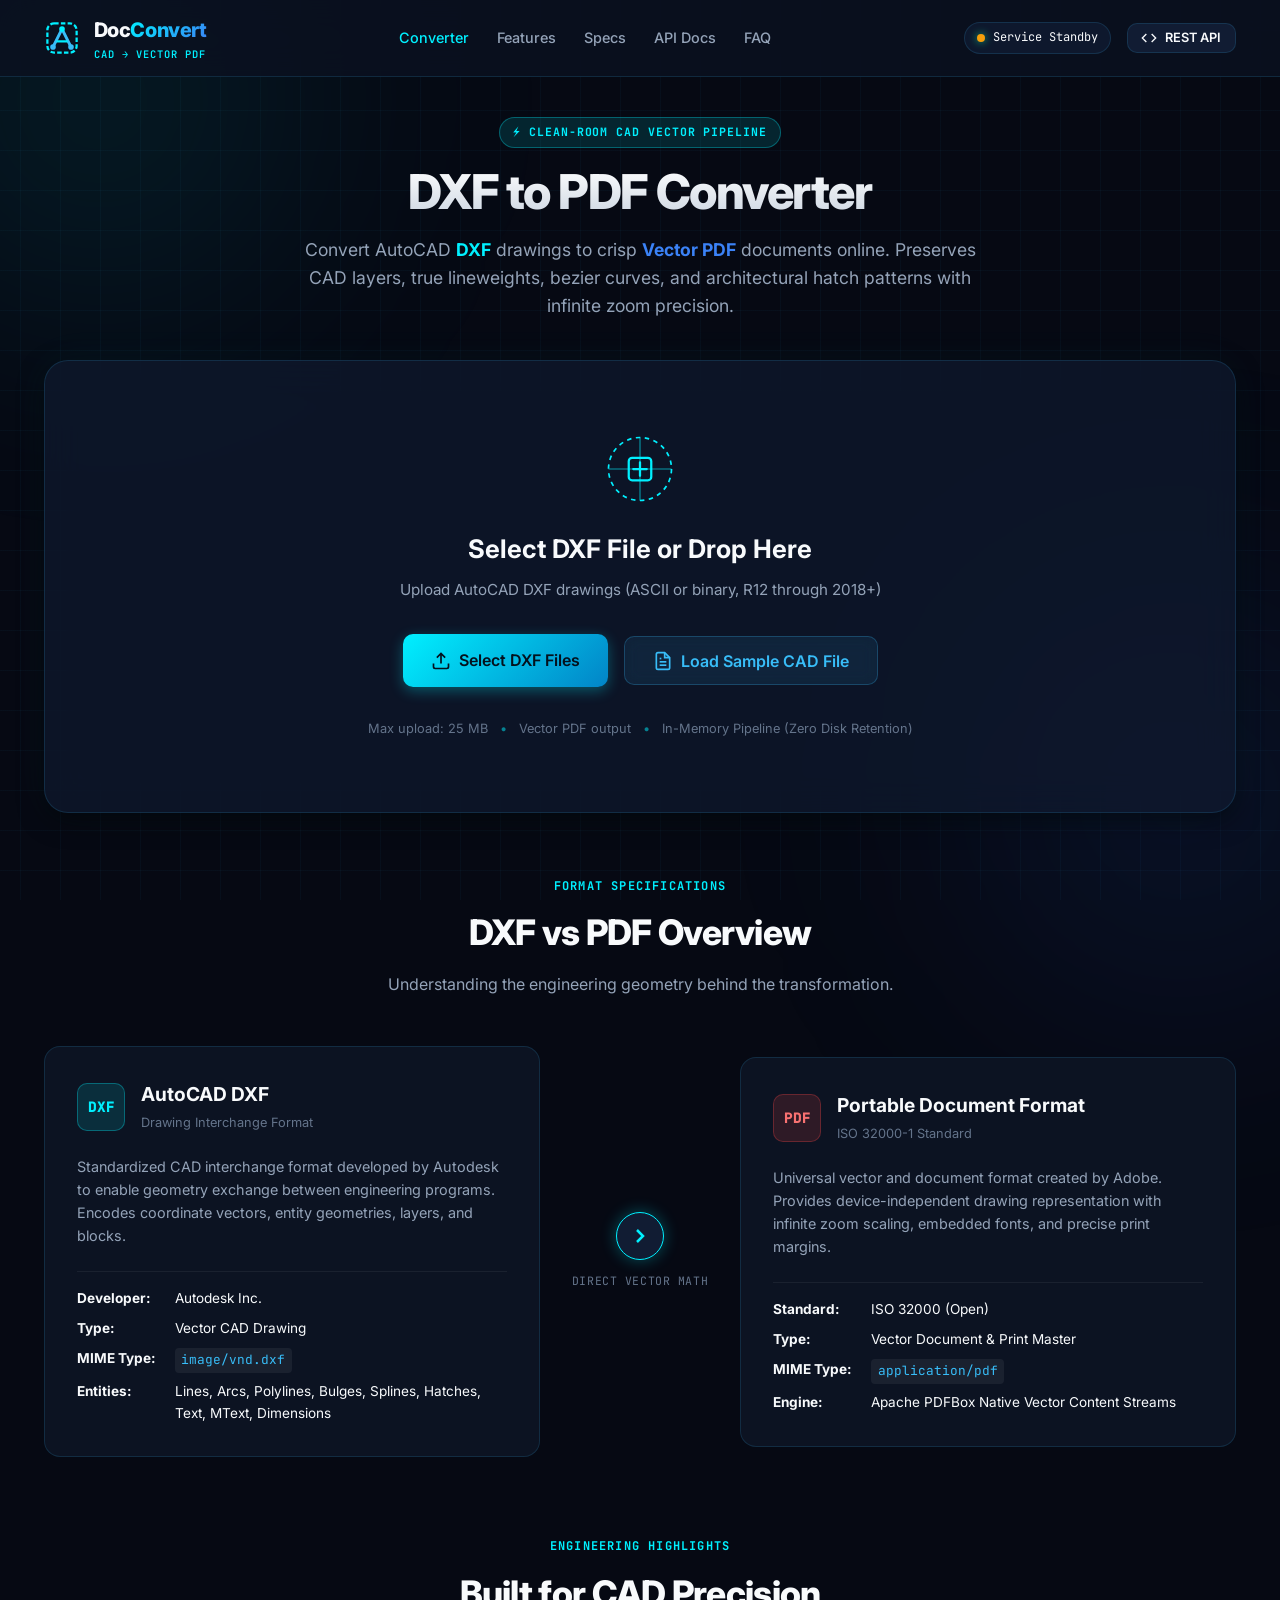
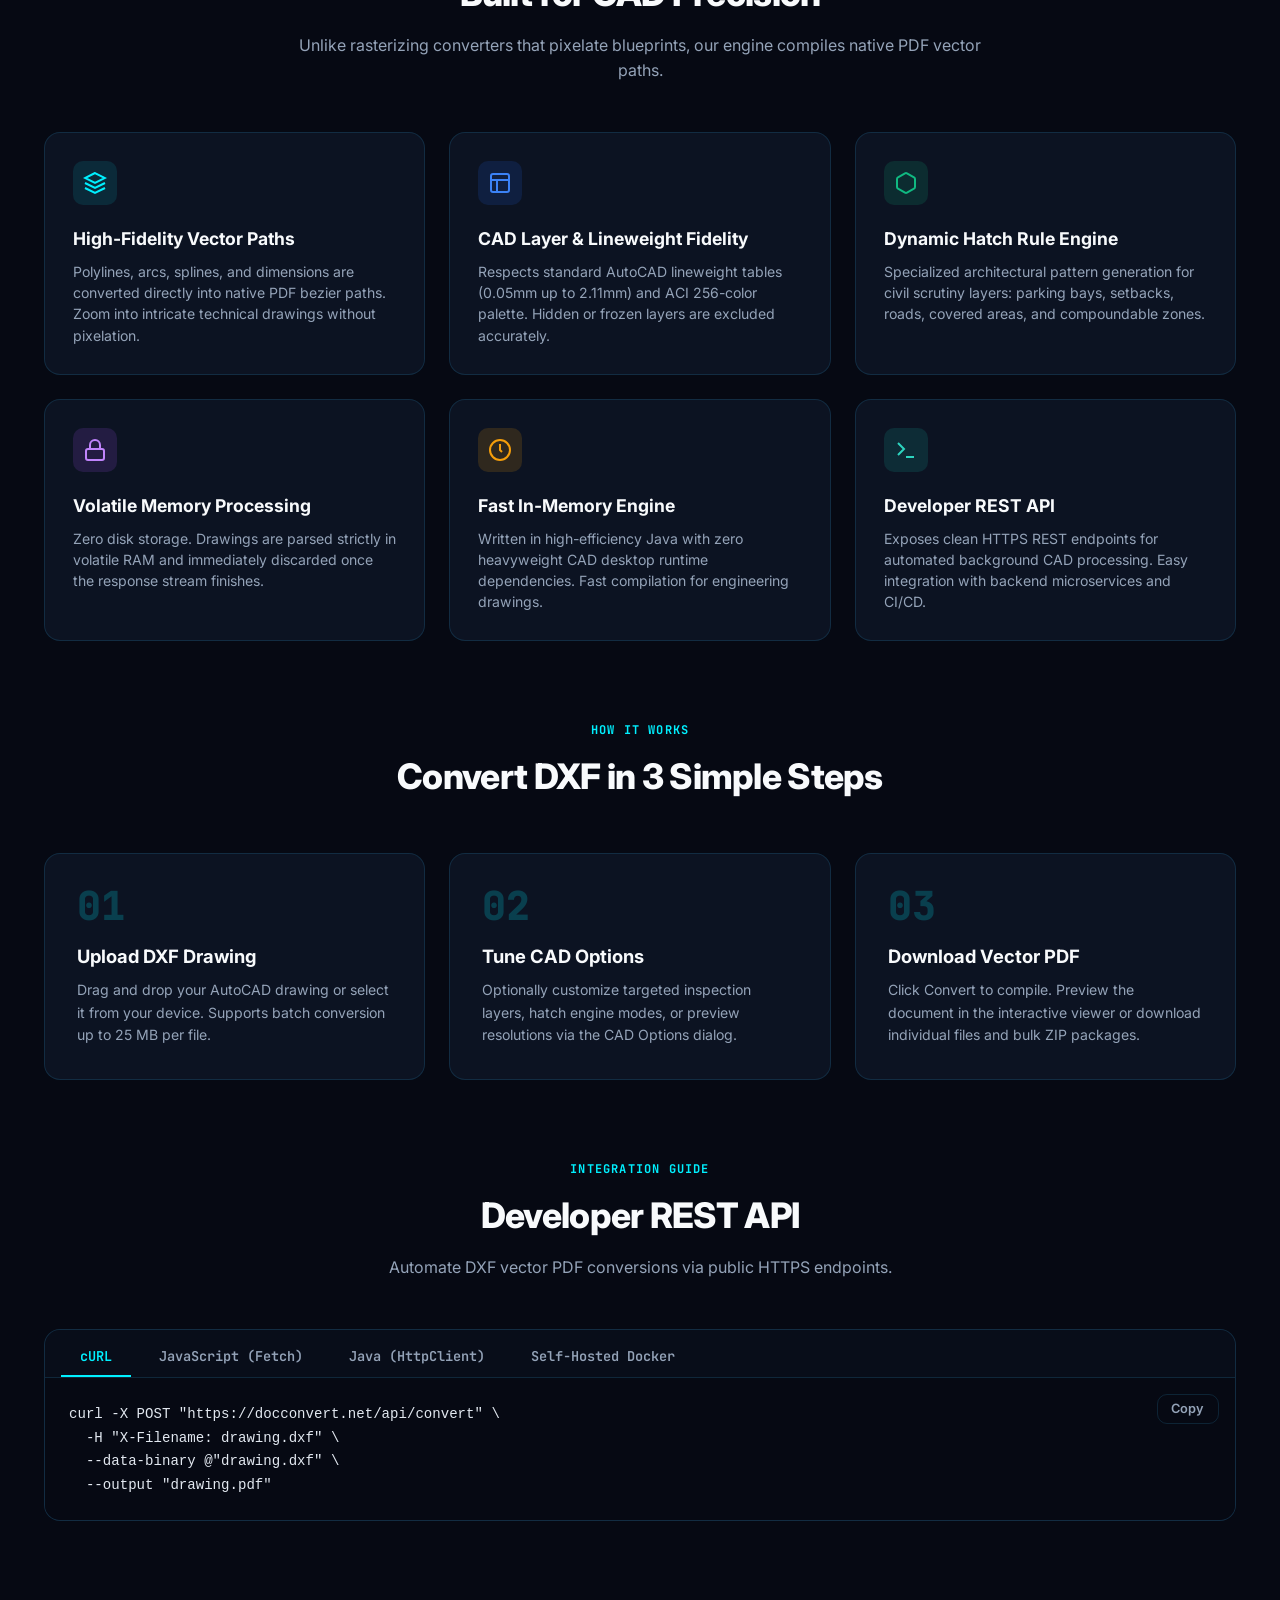
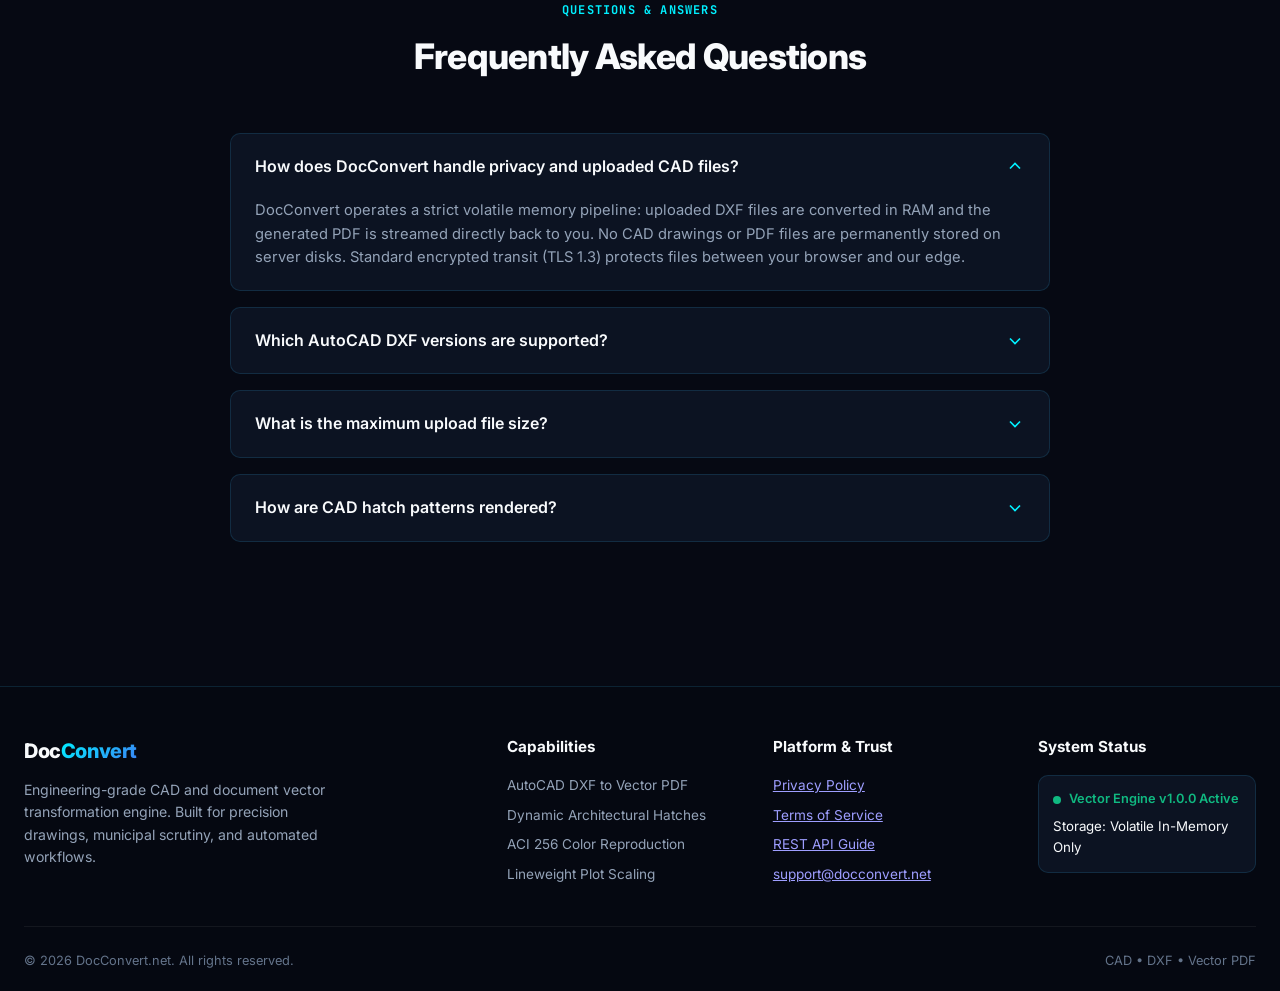
==== commit 8d7f37cc: "Production readiness: upload limits, concurrency bounding, DocConvert branding, and legal disclosure" ====
--- a/src/main/resources/static/index.html
+++ b/src/main/resources/static/index.html
@@ -3,8 +3,17 @@
 <head>
     <meta charset="UTF-8">
     <meta name="viewport" content="width=device-width, initial-scale=1.0">
-    <title>DXF to PDF Converter | CADConvert Online Vector CAD Studio</title>
-    <meta name="description" content="High-precision AutoCAD DXF to Vector PDF converter. Clean-room vector engine with CAD layer control, lineweights, architectural hatches, and instant download.">
+    <title>DXF to PDF Converter | DocConvert Online CAD Studio</title>
+    <meta name="description" content="High-fidelity AutoCAD DXF to Vector PDF converter. Clean-room vector engine with CAD layer control, lineweights, architectural hatches, and in-memory processing.">
+    <link rel="canonical" href="https://docconvert.net/">
+    <meta property="og:title" content="DocConvert | DXF to Vector PDF Converter">
+    <meta property="og:description" content="Convert AutoCAD DXF drawings to high-precision vector PDF documents. In-memory conversion with zero permanent disk storage.">
+    <meta property="og:type" content="website">
+    <meta property="og:url" content="https://docconvert.net/">
+    <meta name="twitter:card" content="summary">
+    <meta name="twitter:title" content="DocConvert | DXF to Vector PDF Converter">
+    <meta name="twitter:description" content="Convert AutoCAD DXF drawings to vector PDF documents in volatile memory.">
+
     <link rel="preconnect" href="https://fonts.googleapis.com">
     <link rel="preconnect" href="https://fonts.gstatic.com" crossorigin>
     <link href="https://fonts.googleapis.com/css2?family=Inter:wght@300;400;500;600;700;800&family=JetBrains+Mono:wght@400;500;600&display=swap" rel="stylesheet">
@@ -14,15 +23,15 @@
 </head>
 <body class="blueprint-theme">
     <!-- Background Blueprint CAD Grid & Radial Glow -->
-    <div class="cad-bg-grid"></div>
-    <div class="cad-radial-glow top-left"></div>
-    <div class="cad-radial-glow bottom-right"></div>
+    <div class="cad-bg-grid" aria-hidden="true"></div>
+    <div class="cad-radial-glow top-left" aria-hidden="true"></div>
+    <div class="cad-radial-glow bottom-right" aria-hidden="true"></div>
 
     <!-- Navigation Header -->
-    <header class="navbar">
+    <header class="navbar" role="banner">
         <div class="nav-container">
-            <a href="/" class="brand-logo" id="brand-link">
-                <div class="logo-icon">
+            <a href="/" class="brand-logo" id="brand-link" aria-label="DocConvert Homepage">
+                <div class="logo-icon" aria-hidden="true">
                     <svg viewBox="0 0 32 32" fill="none" xmlns="http://www.w3.org/2000/svg">
                         <rect x="3" y="3" width="26" height="26" rx="6" stroke="#00F0FF" stroke-width="2" stroke-dasharray="4 2"/>
                         <path d="M8 24L16 8L24 24" stroke="#38BDF8" stroke-width="2.5" stroke-linecap="round" stroke-linejoin="round"/>
@@ -33,26 +42,26 @@
                     </svg>
                 </div>
                 <div class="brand-text">
-                    <span class="brand-title">CAD<span class="highlight">Convert</span></span>
-                    <span class="brand-subtitle">DXF &rarr; VECTOR PDF</span>
+                    <span class="brand-title">Doc<span class="highlight">Convert</span></span>
+                    <span class="brand-subtitle">CAD &rarr; VECTOR PDF</span>
                 </div>
             </a>
 
-            <div class="nav-links">
+            <nav class="nav-links" aria-label="Main Navigation">
                 <a href="#converter-section" class="nav-link active">Converter</a>
                 <a href="#features-section" class="nav-link">Features</a>
                 <a href="#format-specs" class="nav-link">Specs</a>
                 <a href="#api-section" class="nav-link">API Docs</a>
                 <a href="#faq-section" class="nav-link">FAQ</a>
-            </div>
+            </nav>
 
             <div class="nav-actions">
-                <div class="server-status-pill" id="server-status-badge">
-                    <span class="status-dot pulsing"></span>
+                <div class="server-status-pill" id="server-status-badge" role="status" aria-live="polite">
+                    <span class="status-dot pulsing" aria-hidden="true"></span>
                     <span class="status-label" id="status-text">Connecting...</span>
                 </div>
-                <button class="btn btn-secondary btn-sm" id="btn-open-api">
-                    <svg width="16" height="16" viewBox="0 0 24 24" fill="none" stroke="currentColor" stroke-width="2"><path d="M16 18l6-6-6-6M8 6l-6 6 6 6"/></svg>
+                <button class="btn btn-secondary btn-sm" id="btn-open-api" aria-label="View API Integration Guide">
+                    <svg width="16" height="16" viewBox="0 0 24 24" fill="none" stroke="currentColor" stroke-width="2" aria-hidden="true"><path d="M16 18l6-6-6-6M8 6l-6 6 6 6"/></svg>
                     <span>REST API</span>
                 </button>
             </div>
@@ -60,26 +69,26 @@
     </header>
 
     <!-- Main Content -->
-    <main class="main-content">
+    <main class="main-content" id="main-content">
         <!-- Hero Section -->
         <section class="hero-section">
             <div class="hero-badge">
                 <span class="badge-icon">⚡</span>
-                <span>CLEAN-ROOM NATIVE CAD VECTOR ENGINE</span>
+                <span>CLEAN-ROOM CAD VECTOR PIPELINE</span>
             </div>
             <h1 class="hero-title">DXF to PDF Converter</h1>
             <p class="hero-subtitle">
-                Convert AutoCAD <strong class="text-cyan">DXF</strong> files to high-fidelity <strong class="text-blue">Vector PDF</strong> documents online.
-                Preserves CAD layers, true lineweights, bezier curves, and architectural hatch patterns with zero loss in resolution.
+                Convert AutoCAD <strong class="text-cyan">DXF</strong> drawings to crisp <strong class="text-blue">Vector PDF</strong> documents online.
+                Preserves CAD layers, true lineweights, bezier curves, and architectural hatch patterns with infinite zoom precision.
             </p>
         </section>
 
-        <!-- Main Conversion Card (CloudConvert UX) -->
-        <section class="converter-wrapper" id="converter-section">
-            <div class="converter-card" id="drop-zone">
+        <!-- Main Conversion Card -->
+        <section class="converter-wrapper" id="converter-section" aria-label="CAD File Converter">
+            <div class="converter-card" id="drop-zone" role="region" aria-label="File Upload Dropzone">
                 <!-- Dropzone Placeholder View -->
                 <div class="dropzone-content" id="dropzone-view">
-                    <div class="cad-crosshair-icon">
+                    <div class="cad-crosshair-icon" aria-hidden="true">
                         <svg viewBox="0 0 64 64" fill="none" xmlns="http://www.w3.org/2000/svg">
                             <circle cx="32" cy="32" r="28" stroke="currentColor" stroke-width="1.5" stroke-dasharray="4 4" class="cad-circle"/>
                             <line x1="32" y1="4" x2="32" y2="60" stroke="currentColor" stroke-width="1.5" stroke-opacity="0.4"/>
@@ -90,27 +99,27 @@
                     </div>
 
                     <h2 class="drop-title">Select DXF File or Drop Here</h2>
-                    <p class="drop-desc">Upload AutoCAD DXF drawings (ASCII or binary, R12 to 2018+)</p>
+                    <p class="drop-desc">Upload AutoCAD DXF drawings (ASCII or binary, R12 through 2018+)</p>
 
                     <div class="drop-buttons">
-                        <label for="file-input" class="btn btn-primary btn-lg" id="btn-browse">
-                            <svg width="20" height="20" viewBox="0 0 24 24" fill="none" stroke="currentColor" stroke-width="2"><path d="M21 15v4a2 2 0 0 1-2 2H5a2 2 0 0 1-2-2v-4M17 8l-5-5-5 5M12 3v12"/></svg>
+                        <label for="file-input" class="btn btn-primary btn-lg" id="btn-browse" tabindex="0" role="button" aria-label="Browse for DXF files">
+                            <svg width="20" height="20" viewBox="0 0 24 24" fill="none" stroke="currentColor" stroke-width="2" aria-hidden="true"><path d="M21 15v4a2 2 0 0 1-2 2H5a2 2 0 0 1-2-2v-4M17 8l-5-5-5 5M12 3v12"/></svg>
                             <span>Select DXF Files</span>
                         </label>
-                        <input type="file" id="file-input" accept=".dxf" multiple style="display: none;">
-
-                        <button type="button" class="btn btn-glass btn-lg" id="btn-load-sample">
-                            <svg width="20" height="20" viewBox="0 0 24 24" fill="none" stroke="currentColor" stroke-width="2"><path d="M14 2H6a2 2 0 0 0-2 2v16a2 2 0 0 0 2 2h12a2 2 0 0 0 2-2V8z"/><polyline points="14 2 14 8 20 8"/><line x1="16" y1="13" x2="8" y2="13"/><line x1="16" y1="17" x2="8" y2="17"/><polyline points="10 9 9 9 8 9"/></svg>
+                        <input type="file" id="file-input" accept=".dxf" multiple style="display: none;" aria-label="Upload DXF files">
+
+                        <button type="button" class="btn btn-glass btn-lg" id="btn-load-sample" aria-label="Load a sample architectural floorplan CAD drawing">
+                            <svg width="20" height="20" viewBox="0 0 24 24" fill="none" stroke="currentColor" stroke-width="2" aria-hidden="true"><path d="M14 2H6a2 2 0 0 0-2 2v16a2 2 0 0 0 2 2h12a2 2 0 0 0 2-2V8z"/><polyline points="14 2 14 8 20 8"/><line x1="16" y1="13" x2="8" y2="13"/><line x1="16" y1="17" x2="8" y2="17"/><polyline points="10 9 9 9 8 9"/></svg>
                             <span>Load Sample CAD File</span>
                         </button>
                     </div>
 
                     <div class="drop-limits">
-                        <span>Max file size: 100 MB</span>
+                        <span>Max upload: 25 MB</span>
                         <span class="dot-separator">•</span>
                         <span>Vector PDF output</span>
                         <span class="dot-separator">•</span>
-                        <span>100% In-Memory Conversion</span>
+                        <span>In-Memory Pipeline (Zero Disk Retention)</span>
                     </div>
                 </div>
 
@@ -122,21 +131,21 @@
                             <span class="queue-size" id="queue-total-size">0 KB</span>
                         </div>
                         <div class="queue-header-actions">
-                            <label for="add-more-input" class="btn btn-ghost btn-sm">
-                                <svg width="16" height="16" viewBox="0 0 24 24" fill="none" stroke="currentColor" stroke-width="2"><path d="M12 5v14M5 12h14"/></svg>
+                            <label for="add-more-input" class="btn btn-ghost btn-sm" tabindex="0" role="button" aria-label="Add more DXF files to queue">
+                                <svg width="16" height="16" viewBox="0 0 24 24" fill="none" stroke="currentColor" stroke-width="2" aria-hidden="true"><path d="M12 5v14M5 12h14"/></svg>
                                 <span>Add More</span>
                             </label>
-                            <input type="file" id="add-more-input" accept=".dxf" multiple style="display: none;">
-
-                            <button type="button" class="btn btn-ghost btn-sm text-danger" id="btn-clear-queue">
-                                <svg width="16" height="16" viewBox="0 0 24 24" fill="none" stroke="currentColor" stroke-width="2"><polyline points="3 6 5 6 21 6"/><path d="M19 6v14a2 2 0 0 1-2 2H7a2 2 0 0 1-2-2V6m3 0V4a2 2 0 0 1 2-2h4a2 2 0 0 1 2 2v2"/></svg>
+                            <input type="file" id="add-more-input" accept=".dxf" multiple style="display: none;" aria-label="Add more files">
+
+                            <button type="button" class="btn btn-ghost btn-sm text-danger" id="btn-clear-queue" aria-label="Clear all files from queue">
+                                <svg width="16" height="16" viewBox="0 0 24 24" fill="none" stroke="currentColor" stroke-width="2" aria-hidden="true"><polyline points="3 6 5 6 21 6"/><path d="M19 6v14a2 2 0 0 1-2 2H7a2 2 0 0 1-2-2V6m3 0V4a2 2 0 0 1 2-2h4a2 2 0 0 1 2 2v2"/></svg>
                                 <span>Clear</span>
                             </button>
                         </div>
                     </div>
 
                     <!-- List of Files -->
-                    <div class="queue-list" id="queue-list"></div>
+                    <div class="queue-list" id="queue-list" role="list"></div>
 
                     <!-- Global Bottom Action Bar -->
                     <div class="queue-footer">
@@ -146,18 +155,18 @@
                             <span class="tag tag-blue" id="active-engine-badge">Dynamic Hatch: ON</span>
                         </div>
                         <div class="global-actions">
-                            <button type="button" class="btn btn-secondary btn-md" id="btn-global-settings">
-                                <svg width="18" height="18" viewBox="0 0 24 24" fill="none" stroke="currentColor" stroke-width="2"><circle cx="12" cy="12" r="3"/><path d="M19.4 15a1.65 1.65 0 0 0 .33 1.82l.06.06a2 2 0 0 1 0 2.83 2 2 0 0 1-2.83 0l-.06-.06a1.65 1.65 0 0 0-1.82-.33 1.65 1.65 0 0 0-1 1.51V21a2 2 0 0 1-2 2 2 2 0 0 1-2-2v-.09A1.65 1.65 0 0 0 9 19.4a1.65 1.65 0 0 0-1.82.33l-.06.06a2 2 0 0 1-2.83 0 2 2 0 0 1 0-2.83l.06-.06a1.65 1.65 0 0 0 .33-1.82 1.65 1.65 0 0 0-1.51-1H3a2 2 0 0 1-2-2 2 2 0 0 1 2-2h.09A1.65 1.65 0 0 0 4.6 9a1.65 1.65 0 0 0-.33-1.82l-.06-.06a2 2 0 0 1 0-2.83 2 2 0 0 1 2.83 0l.06.06a1.65 1.65 0 0 0 1.82.33H9a1.65 1.65 0 0 0 1-1.51V3a2 2 0 0 1 2-2 2 2 0 0 1 2 2v.09a1.65 1.65 0 0 0 1 1.51 1.65 1.65 0 0 0 1.82-.33l.06-.06a2 2 0 0 1 2.83 0 2 2 0 0 1 0 2.83l-.06.06a1.65 1.65 0 0 0-.33 1.82V9a1.65 1.65 0 0 0 1.51 1H21a2 2 0 0 1 2 2 2 2 0 0 1-2 2h-.09a1.65 1.65 0 0 0-1.51 1z"/></svg>
+                            <button type="button" class="btn btn-secondary btn-md" id="btn-global-settings" aria-label="Open CAD Conversion Settings">
+                                <svg width="18" height="18" viewBox="0 0 24 24" fill="none" stroke="currentColor" stroke-width="2" aria-hidden="true"><circle cx="12" cy="12" r="3"/><path d="M19.4 15a1.65 1.65 0 0 0 .33 1.82l.06.06a2 2 0 0 1 0 2.83 2 2 0 0 1-2.83 0l-.06-.06a1.65 1.65 0 0 0-1.82-.33 1.65 1.65 0 0 0-1 1.51V21a2 2 0 0 1-2 2 2 2 0 0 1-2-2v-.09A1.65 1.65 0 0 0 9 19.4a1.65 1.65 0 0 0-1.82.33l-.06.06a2 2 0 0 1-2.83 0 2 2 0 0 1 0-2.83l.06-.06a1.65 1.65 0 0 0 .33-1.82 1.65 1.65 0 0 0-1.51-1H3a2 2 0 0 1-2-2 2 2 0 0 1 2-2h.09A1.65 1.65 0 0 0 4.6 9a1.65 1.65 0 0 0-.33-1.82l-.06-.06a2 2 0 0 1 0-2.83 2 2 0 0 1 2.83 0l.06.06a1.65 1.65 0 0 0 1.82.33H9a1.65 1.65 0 0 0 1-1.51V3a2 2 0 0 1 2-2 2 2 0 0 1 2 2v.09a1.65 1.65 0 0 0 1 1.51 1.65 1.65 0 0 0 1.82-.33l.06-.06a2 2 0 0 1 2.83 0 2 2 0 0 1 0 2.83l-.06.06a1.65 1.65 0 0 0-.33 1.82V9a1.65 1.65 0 0 0 1.51 1H21a2 2 0 0 1 2 2 2 2 0 0 1-2 2h-.09a1.65 1.65 0 0 0-1.51 1z"/></svg>
                                 <span>CAD Options</span>
                             </button>
 
-                            <button type="button" class="btn btn-primary btn-md glow" id="btn-convert-all">
-                                <svg width="18" height="18" viewBox="0 0 24 24" fill="none" stroke="currentColor" stroke-width="2"><polyline points="17 1 21 5 17 9"/><path d="M3 11V9a4 4 0 0 1 4-4h14M7 23l-4-4 4-4"/><path d="M21 13v2a4 4 0 0 1-4 4H3"/></svg>
+                            <button type="button" class="btn btn-primary btn-md glow" id="btn-convert-all" aria-label="Convert all queued files">
+                                <svg width="18" height="18" viewBox="0 0 24 24" fill="none" stroke="currentColor" stroke-width="2" aria-hidden="true"><polyline points="17 1 21 5 17 9"/><path d="M3 11V9a4 4 0 0 1 4-4h14M7 23l-4-4 4-4"/><path d="M21 13v2a4 4 0 0 1-4 4H3"/></svg>
                                 <span>Convert All</span>
                             </button>
 
-                            <button type="button" class="btn btn-success btn-md" id="btn-download-all" style="display: none;">
-                                <svg width="18" height="18" viewBox="0 0 24 24" fill="none" stroke="currentColor" stroke-width="2"><path d="M21 15v4a2 2 0 0 1-2 2H5a2 2 0 0 1-2-2v-4M7 10l5 5 5-5M12 15V3"/></svg>
+                            <button type="button" class="btn btn-success btn-md" id="btn-download-all" style="display: none;" aria-label="Download all converted files as a ZIP archive">
+                                <svg width="18" height="18" viewBox="0 0 24 24" fill="none" stroke="currentColor" stroke-width="2" aria-hidden="true"><path d="M21 15v4a2 2 0 0 1-2 2H5a2 2 0 0 1-2-2v-4M7 10l5 5 5-5M12 15V3"/></svg>
                                 <span>Download All (ZIP)</span>
                             </button>
                         </div>
@@ -166,7 +175,7 @@
             </div>
         </section>
 
-        <!-- Technical Comparison: DXF vs PDF (CloudConvert Style) -->
+        <!-- Technical Comparison: DXF vs PDF -->
         <section class="section" id="format-specs">
             <div class="section-header">
                 <span class="section-tag">FORMAT SPECIFICATIONS</span>
@@ -185,7 +194,7 @@
                         </div>
                     </div>
                     <p class="format-desc">
-                        Standardized CAD file format developed by Autodesk to enable data interoperability between AutoCAD and other engineering programs. Stores coordinate vectors, entity geometries, layers, and blocks.
+                        Standardized CAD interchange format developed by Autodesk to enable geometry exchange between engineering programs. Encodes coordinate vectors, entity geometries, layers, and blocks.
                     </p>
                     <ul class="spec-list">
                         <li><strong>Developer:</strong> Autodesk Inc.</li>
@@ -196,11 +205,11 @@
                 </div>
 
                 <!-- Arrow / Flow Divider -->
-                <div class="conversion-flow-arrow">
+                <div class="conversion-flow-arrow" aria-hidden="true">
                     <div class="flow-circle">
                         <svg width="24" height="24" viewBox="0 0 24 24" fill="none" stroke="currentColor" stroke-width="2.5"><polyline points="9 18 15 12 9 6"/></svg>
                     </div>
-                    <span class="flow-text">100% Vector Math</span>
+                    <span class="flow-text">Direct Vector Math</span>
                 </div>
 
                 <!-- PDF Card -->
@@ -213,13 +222,13 @@
                         </div>
                     </div>
                     <p class="format-desc">
-                        Universal vector and document format created by Adobe. Provides device-independent representation of drawings with infinite scaling, embedded fonts, and exact print margins.
+                        Universal vector and document format created by Adobe. Provides device-independent drawing representation with infinite zoom scaling, embedded fonts, and precise print margins.
                     </p>
                     <ul class="spec-list">
                         <li><strong>Standard:</strong> ISO 32000 (Open)</li>
                         <li><strong>Type:</strong> Vector Document & Print Master</li>
                         <li><strong>MIME Type:</strong> <code>application/pdf</code></li>
-                        <li><strong>Engine:</strong> Apache PDFBox 2.x Clean-Room Native Vector Streams</li>
+                        <li><strong>Engine:</strong> Apache PDFBox Native Vector Content Streams</li>
                     </ul>
                 </div>
             </div>
@@ -230,56 +239,56 @@
             <div class="section-header">
                 <span class="section-tag">ENGINEERING HIGHLIGHTS</span>
                 <h2 class="section-title">Built for CAD Precision</h2>
-                <p class="section-subtitle">Unlike rasterizing converters that blur your blueprints, our clean-room engine compiles true PDF vector paths.</p>
+                <p class="section-subtitle">Unlike rasterizing converters that pixelate blueprints, our engine compiles native PDF vector paths.</p>
             </div>
 
             <div class="features-grid">
                 <div class="feature-item">
-                    <div class="feature-icon cyan-glow">
+                    <div class="feature-icon cyan-glow" aria-hidden="true">
                         <svg width="24" height="24" viewBox="0 0 24 24" fill="none" stroke="currentColor" stroke-width="2"><path d="M12 2L2 7l10 5 10-5-10-5zM2 17l10 5 10-5M2 12l10 5 10-5"/></svg>
                     </div>
-                    <h3>100% Lossless Vector Output</h3>
-                    <p>Every polyline, arc, spline, and dimension is converted directly into native PDF bezier paths. Zoom into infinite detail without pixelation or quality loss.</p>
+                    <h3>High-Fidelity Vector Paths</h3>
+                    <p>Polylines, arcs, splines, and dimensions are converted directly into native PDF bezier paths. Zoom into intricate technical drawings without pixelation.</p>
                 </div>
 
                 <div class="feature-item">
-                    <div class="feature-icon blue-glow">
+                    <div class="feature-icon blue-glow" aria-hidden="true">
                         <svg width="24" height="24" viewBox="0 0 24 24" fill="none" stroke="currentColor" stroke-width="2"><rect x="3" y="3" width="18" height="18" rx="2"/><path d="M3 9h18M9 21V9"/></svg>
                     </div>
                     <h3>CAD Layer & Lineweight Fidelity</h3>
-                    <p>Respects AutoCAD standard lineweight tables (0.05mm up to 2.11mm) and ACI 256-color palette. Hidden or frozen layers are excluded automatically.</p>
+                    <p>Respects standard AutoCAD lineweight tables (0.05mm up to 2.11mm) and ACI 256-color palette. Hidden or frozen layers are excluded accurately.</p>
                 </div>
 
                 <div class="feature-item">
-                    <div class="feature-icon emerald-glow">
+                    <div class="feature-icon emerald-glow" aria-hidden="true">
                         <svg width="24" height="24" viewBox="0 0 24 24" fill="none" stroke="currentColor" stroke-width="2"><path d="M21 16V8a2 2 0 0 0-1-1.73l-7-4a2 2 0 0 0-2 0l-7 4A2 2 0 0 0 3 8v8a2 2 0 0 0 1 1.73l7 4a2 2 0 0 0 2 0l7-4A2 2 0 0 0 21 16z"/></svg>
                     </div>
                     <h3>Dynamic Hatch Rule Engine</h3>
-                    <p>Specialized architectural pattern generation for civil scrutiny layers: parking, setbacks, roads, covered areas, and compoundable zones.</p>
+                    <p>Specialized architectural pattern generation for civil scrutiny layers: parking bays, setbacks, roads, covered areas, and compoundable zones.</p>
                 </div>
 
                 <div class="feature-item">
-                    <div class="feature-icon purple-glow">
+                    <div class="feature-icon purple-glow" aria-hidden="true">
                         <svg width="24" height="24" viewBox="0 0 24 24" fill="none" stroke="currentColor" stroke-width="2"><rect x="3" y="11" width="18" height="11" rx="2" ry="2"/><path d="M7 11V7a5 5 0 0 1 10 0v4"/></svg>
                     </div>
-                    <h3>100% Private & Self-Hosted</h3>
-                    <p>Zero third-party telemetry. Your blueprints are processed directly inside your infrastructure in memory and never stored on public cloud servers.</p>
+                    <h3>Volatile Memory Processing</h3>
+                    <p>Zero disk storage. Drawings are parsed strictly in volatile RAM and immediately discarded once the response stream finishes.</p>
                 </div>
 
                 <div class="feature-item">
-                    <div class="feature-icon amber-glow">
+                    <div class="feature-icon amber-glow" aria-hidden="true">
                         <svg width="24" height="24" viewBox="0 0 24 24" fill="none" stroke="currentColor" stroke-width="2"><circle cx="12" cy="12" r="10"/><polyline points="12 6 12 12 14 14"/></svg>
                     </div>
-                    <h3>Sub-Second In-Memory Speed</h3>
-                    <p>Written in high-performance Java with zero heavyweight CAD runtime overhead. Converts complex multi-megabyte CAD blueprints in milliseconds.</p>
+                    <h3>Fast In-Memory Engine</h3>
+                    <p>Written in high-efficiency Java with zero heavyweight CAD desktop runtime dependencies. Fast compilation for engineering drawings.</p>
                 </div>
 
                 <div class="feature-item">
-                    <div class="feature-icon teal-glow">
+                    <div class="feature-icon teal-glow" aria-hidden="true">
                         <svg width="24" height="24" viewBox="0 0 24 24" fill="none" stroke="currentColor" stroke-width="2"><path d="M4 17l6-6-6-6M12 19h8"/></svg>
                     </div>
-                    <h3>Developer REST API & Docker</h3>
-                    <p>Exposes clean REST endpoints for automated background conversion. Single-container Docker deployment with zero system dependencies.</p>
+                    <h3>Developer REST API</h3>
+                    <p>Exposes clean HTTPS REST endpoints for automated background CAD processing. Easy integration with backend microservices and CI/CD.</p>
                 </div>
             </div>
         </section>
@@ -295,43 +304,43 @@
                 <div class="step-card">
                     <div class="step-num">01</div>
                     <h3>Upload DXF Drawing</h3>
-                    <p>Drag and drop your AutoCAD drawing or select it from your device. You can batch upload multiple DXF files simultaneously.</p>
+                    <p>Drag and drop your AutoCAD drawing or select it from your device. Supports batch conversion up to 25 MB per file.</p>
                 </div>
                 <div class="step-card">
                     <div class="step-num">02</div>
                     <h3>Tune CAD Options</h3>
-                    <p>Optionally customize targeted layers, hatch engine patterns, or lineweight scales via the CAD Options dialog.</p>
+                    <p>Optionally customize targeted inspection layers, hatch engine modes, or preview resolutions via the CAD Options dialog.</p>
                 </div>
                 <div class="step-card">
                     <div class="step-num">03</div>
                     <h3>Download Vector PDF</h3>
-                    <p>Click Convert to compile. Preview the vector document instantly in the interactive modal or download directly.</p>
-                </div>
-            </div>
-        </section>
-
-        <!-- Developer REST API Drawer / Preview Section -->
+                    <p>Click Convert to compile. Preview the document in the interactive viewer or download individual files and bulk ZIP packages.</p>
+                </div>
+            </div>
+        </section>
+
+        <!-- Developer REST API Section -->
         <section class="section" id="api-section">
             <div class="section-header">
                 <span class="section-tag">INTEGRATION GUIDE</span>
                 <h2 class="section-title">Developer REST API</h2>
-                <p class="section-subtitle">Automate DXF conversion in your backend, CI/CD, or microservices.</p>
+                <p class="section-subtitle">Automate DXF vector PDF conversions via public HTTPS endpoints.</p>
             </div>
 
             <div class="api-card">
-                <div class="api-tabs">
-                    <button class="api-tab active" data-tab="curl">cURL</button>
-                    <button class="api-tab" data-tab="js">JavaScript (Fetch)</button>
-                    <button class="api-tab" data-tab="java">Java (HttpClient)</button>
-                    <button class="api-tab" data-tab="docker">Docker Run</button>
+                <div class="api-tabs" role="tablist">
+                    <button class="api-tab active" data-tab="curl" role="tab" aria-selected="true">cURL</button>
+                    <button class="api-tab" data-tab="js" role="tab" aria-selected="false">JavaScript (Fetch)</button>
+                    <button class="api-tab" data-tab="java" role="tab" aria-selected="false">Java (HttpClient)</button>
+                    <button class="api-tab" data-tab="docker" role="tab" aria-selected="false">Self-Hosted Docker</button>
                 </div>
 
                 <div class="api-code-container">
-                    <pre class="api-code-block" id="api-code-content"><code>curl -X POST "http://localhost:8080/api/convert" \
+                    <pre class="api-code-block" id="api-code-content" tabindex="0"><code>curl -X POST "https://docconvert.net/api/convert" \
   -H "X-Filename: drawing.dxf" \
   --data-binary @"drawing.dxf" \
   --output "drawing.pdf"</code></pre>
-                    <button class="btn btn-ghost btn-sm btn-copy" id="btn-copy-code">Copy</button>
+                    <button class="btn btn-ghost btn-sm btn-copy" id="btn-copy-code" aria-label="Copy code to clipboard">Copy</button>
                 </div>
             </div>
         </section>
@@ -346,38 +355,38 @@
             <div class="faq-accordion">
                 <details class="faq-item" open>
                     <summary class="faq-question">
-                        <span>How does CADConvert differ from CloudConvert's DXF tool?</span>
-                        <svg class="faq-chevron" width="20" height="20" viewBox="0 0 24 24" fill="none" stroke="currentColor" stroke-width="2"><polyline points="6 9 12 15 18 9"/></svg>
+                        <span>How does DocConvert handle privacy and uploaded CAD files?</span>
+                        <svg class="faq-chevron" width="20" height="20" viewBox="0 0 24 24" fill="none" stroke="currentColor" stroke-width="2" aria-hidden="true"><polyline points="6 9 12 15 18 9"/></svg>
                     </summary>
                     <div class="faq-answer">
-                        <p>CADConvert uses our proprietary, clean-room Java vector conversion engine. Unlike generic third-party converters, it is 100% self-hosted (zero cloud data leakage), preserves specialized civil/architectural hatch rules (such as egov-edcr municipal zoning patterns), and generates ultra-compact native PDF vector geometry with no raster distortion.</p>
+                        <p>DocConvert operates a strict volatile memory pipeline: uploaded DXF files are converted in RAM and the generated PDF is streamed directly back to you. No CAD drawings or PDF files are permanently stored on server disks. Standard encrypted transit (TLS 1.3) protects files between your browser and our edge.</p>
                     </div>
                 </details>
 
                 <details class="faq-item">
                     <summary class="faq-question">
                         <span>Which AutoCAD DXF versions are supported?</span>
-                        <svg class="faq-chevron" width="20" height="20" viewBox="0 0 24 24" fill="none" stroke="currentColor" stroke-width="2"><polyline points="6 9 12 15 18 9"/></svg>
+                        <svg class="faq-chevron" width="20" height="20" viewBox="0 0 24 24" fill="none" stroke="currentColor" stroke-width="2" aria-hidden="true"><polyline points="6 9 12 15 18 9"/></svg>
                     </summary>
                     <div class="faq-answer">
-                        <p>CADConvert parses both ASCII and binary DXF files across AutoCAD versions R12, R14, 2000, 2004, 2007, 2010, 2013, and 2018+. It natively handles 2D and 3D coordinate transformations, ECS (Entity Coordinate Systems), and OCS arbitrary axis vectors.</p>
+                        <p>DocConvert parses both ASCII and binary DXF files across AutoCAD versions R12, R14, 2000, 2004, 2007, 2010, 2013, and 2018+. It natively handles 2D and 3D coordinate transformations, ECS (Entity Coordinate Systems), and OCS arbitrary axis vectors.</p>
                     </div>
                 </details>
 
                 <details class="faq-item">
                     <summary class="faq-question">
-                        <span>Can I run this service in Docker or Kubernetes?</span>
-                        <svg class="faq-chevron" width="20" height="20" viewBox="0 0 24 24" fill="none" stroke="currentColor" stroke-width="2"><polyline points="6 9 12 15 18 9"/></svg>
+                        <span>What is the maximum upload file size?</span>
+                        <svg class="faq-chevron" width="20" height="20" viewBox="0 0 24 24" fill="none" stroke="currentColor" stroke-width="2" aria-hidden="true"><polyline points="6 9 12 15 18 9"/></svg>
                     </summary>
                     <div class="faq-answer">
-                        <p>Yes! The application runs as a lightweight, zero-dependency Java service packaged in a multi-stage Docker container. It starts in under 200 milliseconds and consumes less than 64MB of base memory.</p>
+                        <p>The maximum upload limit is 25 MB per drawing. This accommodates large municipal master plans and multi-sheet architectural blueprints while maintaining predictable in-memory conversion performance.</p>
                     </div>
                 </details>
 
                 <details class="faq-item">
                     <summary class="faq-question">
                         <span>How are CAD hatch patterns rendered?</span>
-                        <svg class="faq-chevron" width="20" height="20" viewBox="0 0 24 24" fill="none" stroke="currentColor" stroke-width="2"><polyline points="6 9 12 15 18 9"/></svg>
+                        <svg class="faq-chevron" width="20" height="20" viewBox="0 0 24 24" fill="none" stroke="currentColor" stroke-width="2" aria-hidden="true"><polyline points="6 9 12 15 18 9"/></svg>
                     </summary>
                     <div class="faq-answer">
                         <p>Hatch geometries are evaluated using a dynamic rule engine that parses boundary loops, calculates precise clipping paths, and renders standard CAD pattern lines (ANSI31, SOLID, DOTS, etc.) or layer-targeted municipal inspection fills.</p>
@@ -388,35 +397,35 @@
     </main>
 
     <!-- CAD Options Modal -->
-    <div class="modal-backdrop" id="settings-modal" style="display: none;">
+    <div class="modal-backdrop" id="settings-modal" style="display: none;" role="dialog" aria-modal="true" aria-labelledby="settings-modal-title">
         <div class="modal-dialog">
             <div class="modal-header">
                 <div class="modal-title-group">
-                    <svg width="20" height="20" viewBox="0 0 24 24" fill="none" stroke="#00F0FF" stroke-width="2"><circle cx="12" cy="12" r="3"/><path d="M19.4 15a1.65 1.65 0 0 0 .33 1.82l.06.06a2 2 0 0 1 0 2.83 2 2 0 0 1-2.83 0l-.06-.06a1.65 1.65 0 0 0-1.82-.33 1.65 1.65 0 0 0-1 1.51V21a2 2 0 0 1-2 2 2 2 0 0 1-2-2v-.09A1.65 1.65 0 0 0 9 19.4a1.65 1.65 0 0 0-1.82.33l-.06.06a2 2 0 0 1-2.83 0 2 2 0 0 1 0-2.83l.06-.06a1.65 1.65 0 0 0 .33-1.82 1.65 1.65 0 0 0-1.51-1H3a2 2 0 0 1-2-2 2 2 0 0 1 2-2h.09A1.65 1.65 0 0 0 4.6 9a1.65 1.65 0 0 0-.33-1.82l-.06-.06a2 2 0 0 1 0-2.83 2 2 0 0 1 2.83 0l.06.06a1.65 1.65 0 0 0 1.82.33H9a1.65 1.65 0 0 0 1-1.51V3a2 2 0 0 1 2-2 2 2 0 0 1 2 2v.09a1.65 1.65 0 0 0 1 1.51 1.65 1.65 0 0 0 1.82-.33l.06-.06a2 2 0 0 1 2.83 0 2 2 0 0 1 0 2.83l-.06.06a1.65 1.65 0 0 0-.33 1.82V9a1.65 1.65 0 0 0 1.51 1H21a2 2 0 0 1 2 2 2 2 0 0 1-2 2h-.09a1.65 1.65 0 0 0-1.51 1z"/></svg>
-                    <h3>CAD Conversion Settings</h3>
-                </div>
-                <button class="modal-close" id="btn-close-settings">&times;</button>
+                    <svg width="20" height="20" viewBox="0 0 24 24" fill="none" stroke="#00F0FF" stroke-width="2" aria-hidden="true"><circle cx="12" cy="12" r="3"/><path d="M19.4 15a1.65 1.65 0 0 0 .33 1.82l.06.06a2 2 0 0 1 0 2.83 2 2 0 0 1-2.83 0l-.06-.06a1.65 1.65 0 0 0-1.82-.33 1.65 1.65 0 0 0-1 1.51V21a2 2 0 0 1-2 2 2 2 0 0 1-2-2v-.09A1.65 1.65 0 0 0 9 19.4a1.65 1.65 0 0 0-1.82.33l-.06.06a2 2 0 0 1-2.83 0 2 2 0 0 1 0-2.83l.06-.06a1.65 1.65 0 0 0 .33-1.82 1.65 1.65 0 0 0-1.51-1H3a2 2 0 0 1-2-2 2 2 0 0 1 2-2h.09A1.65 1.65 0 0 0 4.6 9a1.65 1.65 0 0 0-.33-1.82l-.06-.06a2 2 0 0 1 0-2.83 2 2 0 0 1 2.83 0l.06.06a1.65 1.65 0 0 0 1.82.33H9a1.65 1.65 0 0 0 1-1.51V3a2 2 0 0 1 2-2 2 2 0 0 1 2 2v.09a1.65 1.65 0 0 0 1 1.51 1.65 1.65 0 0 0 1.82-.33l.06-.06a2 2 0 0 1 2.83 0 2 2 0 0 1 0 2.83l-.06.06a1.65 1.65 0 0 0-.33 1.82V9a1.65 1.65 0 0 0 1.51 1H21a2 2 0 0 1 2 2 2 2 0 0 1-2 2h-.09a1.65 1.65 0 0 0-1.51 1z"/></svg>
+                    <h3 id="settings-modal-title">CAD Conversion Settings</h3>
+                </div>
+                <button class="modal-close" id="btn-close-settings" aria-label="Close Settings Modal">&times;</button>
             </div>
 
             <div class="modal-body">
                 <div class="form-group">
-                    <label class="form-label">Dynamic Hatch Rule Engine</label>
+                    <label class="form-label" for="opt-hatch-mode">Dynamic Hatch Rule Engine</label>
                     <select class="form-select" id="opt-hatch-mode">
                         <option value="default" selected>Enabled (Dynamic Architectural & Civil Patterns)</option>
                         <option value="all">Force All Hatches as Solid</option>
                         <option value="none">Disable Hatch Rendering</option>
                     </select>
-                    <span class="form-help">Controls whether specialized hatch patterns (parking, road, compoundable) are drawn.</span>
+                    <span class="form-help">Controls whether specialized civil patterns (parking, road, compoundable) are drawn.</span>
                 </div>
 
                 <div class="form-group">
-                    <label class="form-label">Target Inspection Layers (Comma separated)</label>
+                    <label class="form-label" for="opt-target-layers">Target Inspection Layers (Comma separated)</label>
                     <input type="text" class="form-input" id="opt-target-layers" placeholder="PARKING, ROAD, ACCESS_WIDTH, COVERED_AREA" value="PARKING, ROAD, ACCESS_WIDTH, COVERED_AREA">
                     <span class="form-help">Layers prioritized by the Dynamic Hatch Rule Engine for architectural compliance.</span>
                 </div>
 
                 <div class="form-group">
-                    <label class="form-label">Preview Resolution (DPI)</label>
+                    <label class="form-label" for="opt-dpi">Preview Resolution (DPI)</label>
                     <select class="form-select" id="opt-dpi">
                         <option value="96">96 DPI (Fast Web Draft)</option>
                         <option value="150" selected>150 DPI (Balanced High Quality)</option>
@@ -433,7 +442,7 @@
     </div>
 
     <!-- Live Preview Modal -->
-    <div class="modal-backdrop" id="preview-modal" style="display: none;">
+    <div class="modal-backdrop" id="preview-modal" style="display: none;" role="dialog" aria-modal="true" aria-labelledby="preview-filename">
         <div class="modal-dialog modal-lg">
             <div class="modal-header">
                 <div class="modal-title-group">
@@ -441,11 +450,11 @@
                     <h3 id="preview-filename">drawing.pdf</h3>
                 </div>
                 <div class="preview-header-actions">
-                    <button class="btn btn-primary btn-sm" id="btn-preview-download">
-                        <svg width="16" height="16" viewBox="0 0 24 24" fill="none" stroke="currentColor" stroke-width="2"><path d="M21 15v4a2 2 0 0 1-2 2H5a2 2 0 0 1-2-2v-4M7 10l5 5 5-5M12 15V3"/></svg>
+                    <button class="btn btn-primary btn-sm" id="btn-preview-download" aria-label="Download Previewed PDF">
+                        <svg width="16" height="16" viewBox="0 0 24 24" fill="none" stroke="currentColor" stroke-width="2" aria-hidden="true"><path d="M21 15v4a2 2 0 0 1-2 2H5a2 2 0 0 1-2-2v-4M7 10l5 5 5-5M12 15V3"/></svg>
                         <span>Download PDF</span>
                     </button>
-                    <button class="modal-close" id="btn-close-preview">&times;</button>
+                    <button class="modal-close" id="btn-close-preview" aria-label="Close Preview Modal">&times;</button>
                 </div>
             </div>
 
@@ -460,60 +469,116 @@
             </div>
 
             <div class="modal-footer preview-footer">
-                <span class="preview-meta" id="preview-meta">100% Native Vector PDF</span>
-                <span class="text-muted">Direct Vector Rendering (Zero Raster Degradation)</span>
+                <span class="preview-meta" id="preview-meta">Native Vector PDF</span>
+                <span class="text-muted">In-Memory Vector Pipeline</span>
             </div>
         </div>
     </div>
 
+    <!-- Privacy Policy Modal -->
+    <div class="modal-backdrop" id="privacy-modal" style="display: none;" role="dialog" aria-modal="true" aria-labelledby="privacy-modal-title">
+        <div class="modal-dialog modal-lg">
+            <div class="modal-header">
+                <div class="modal-title-group">
+                    <h3 id="privacy-modal-title">Privacy Policy & File Retention Disclosure</h3>
+                </div>
+                <button class="modal-close" id="btn-close-privacy" aria-label="Close Privacy Modal">&times;</button>
+            </div>
+            <div class="modal-body legal-content">
+                <h4>1. Volatile In-Memory Processing</h4>
+                <p>DocConvert processes all uploaded AutoCAD DXF files strictly in volatile computer memory (RAM). We do not save, archive, or retain your CAD drawings or generated PDF documents to permanent disk storage or databases.</p>
+                
+                <h4>2. Automatic Immediate Erasure</h4>
+                <p>As soon as the conversion process completes and the resulting PDF bytes are streamed to your browser or client, the drawing objects in memory are discarded and marked for JVM garbage collection.</p>
+                
+                <h4>3. Transit and Infrastructure</h4>
+                <p>All traffic between your browser and DocConvert is encrypted via Transport Layer Security (TLS 1.3). Requests route through Cloudflare Edge security and our Google Cloud application cluster. Standard operational web server access logs record only technical metadata (timestamp, HTTP status, request byte size, and duration) to maintain service reliability. <strong>We never log document contents, drawing entities, or layer names.</strong></p>
+
+                <h4>4. Contact</h4>
+                <p>For questions or privacy inquiries, contact us at <a href="mailto:support@docconvert.net" class="legal-link">support@docconvert.net</a>.</p>
+            </div>
+            <div class="modal-footer">
+                <button type="button" class="btn btn-primary" id="btn-agree-privacy">Close</button>
+            </div>
+        </div>
+    </div>
+
+    <!-- Terms of Service Modal -->
+    <div class="modal-backdrop" id="terms-modal" style="display: none;" role="dialog" aria-modal="true" aria-labelledby="terms-modal-title">
+        <div class="modal-dialog modal-lg">
+            <div class="modal-header">
+                <div class="modal-title-group">
+                    <h3 id="terms-modal-title">Terms of Service</h3>
+                </div>
+                <button class="modal-close" id="btn-close-terms" aria-label="Close Terms Modal">&times;</button>
+            </div>
+            <div class="modal-body legal-content">
+                <h4>1. Acceptance of Terms</h4>
+                <p>By accessing or using DocConvert.net, you agree to be bound by these Terms of Service. If you do not agree, please do not use the service.</p>
+
+                <h4>2. Service Scope</h4>
+                <p>DocConvert provides online document and CAD format conversion tools. The service is provided on an "as is" and "as available" basis without warranty of any kind. While our vector engine strives for high CAD fidelity, users are responsible for verifying converted architectural and engineering drawings before submitting them for construction or legal scrutiny.</p>
+
+                <h4>3. Permissible Use</h4>
+                <p>You agree not to upload corrupted, abusive, or malicious payloads, or attempt to disrupt service operation through automated denial-of-service attacks. The maximum permitted file size is 25 MB per upload.</p>
+
+                <h4>4. Limitation of Liability</h4>
+                <p>DocConvert and its operators shall not be liable for any indirect, incidental, or consequential damages resulting from the use or inability to use the conversion engine.</p>
+            </div>
+            <div class="modal-footer">
+                <button type="button" class="btn btn-primary" id="btn-agree-terms">Close</button>
+            </div>
+        </div>
+    </div>
+
     <!-- Footer -->
-    <footer class="footer">
+    <footer class="footer" role="contentinfo">
         <div class="footer-container">
             <div class="footer-col brand-col">
                 <div class="brand-text">
-                    <span class="brand-title">CAD<span class="highlight">Convert</span></span>
+                    <span class="brand-title">Doc<span class="highlight">Convert</span></span>
                     <p class="footer-desc">
-                        Production-grade clean-room CAD to PDF converter. Built for civil engineers, municipal scrutiny, and CAD workflows.
+                        Engineering-grade CAD and document vector transformation engine. Built for precision drawings, municipal scrutiny, and automated workflows.
                     </p>
                 </div>
             </div>
 
             <div class="footer-col">
-                <h4>Engine Capabilities</h4>
+                <h4>Capabilities</h4>
                 <ul>
                     <li>AutoCAD DXF to Vector PDF</li>
-                    <li>Dynamic Hatch Rule Engine</li>
+                    <li>Dynamic Architectural Hatches</li>
                     <li>ACI 256 Color Reproduction</li>
                     <li>Lineweight Plot Scaling</li>
                 </ul>
             </div>
 
             <div class="footer-col">
-                <h4>Deployment</h4>
+                <h4>Platform & Trust</h4>
                 <ul>
-                    <li>Embedded Java HTTP Server</li>
-                    <li>Docker & Kubernetes Ready</li>
-                    <li>RESTful API Endpoints</li>
-                    <li>Zero External Dependencies</li>
+                    <li><a href="#" id="link-privacy">Privacy Policy</a></li>
+                    <li><a href="#" id="link-terms">Terms of Service</a></li>
+                    <li><a href="#api-section">REST API Guide</a></li>
+                    <li><a href="mailto:support@docconvert.net">support@docconvert.net</a></li>
                 </ul>
             </div>
 
             <div class="footer-col">
-                <h4>Status</h4>
+                <h4>System Status</h4>
                 <div class="footer-status-box">
                     <div class="status-indicator">
                         <span class="status-dot"></span>
                         <span>Vector Engine v1.0.0 Active</span>
                     </div>
-                    <small>Port: 8080 • Java 8+ Compatible</small>
+                    <small>Storage: Volatile In-Memory Only</small>
                 </div>
             </div>
         </div>
 
         <div class="footer-bottom">
             <div class="footer-bottom-container">
-                <span>&copy; 2026 CADConvert. All rights reserved. Self-contained on-premises vector pipeline.</span>
-                <span class="footer-tag">CloudConvert Architecture Reference</span>
+                <span>&copy; 2026 DocConvert.net. All rights reserved.</span>
+                <span class="footer-tag">CAD &bull; DXF &bull; Vector PDF</span>
             </div>
         </div>
     </footer>
--- a/src/main/resources/static/styles.css
+++ b/src/main/resources/static/styles.css
@@ -1328,14 +1328,67 @@
     .queue-item {
         flex-direction: column;
         align-items: flex-start;
+        gap: 0.75rem;
     }
 
     .queue-item-info {
         width: 100%;
     }
 
+    .queue-item-name {
+        max-width: 220px;
+    }
+
     .queue-item-actions {
         width: 100%;
-        justify-content: flex-end;
+        justify-content: flex-start;
+        flex-wrap: wrap;
+        gap: 0.5rem;
     }
-}
+
+    .drop-buttons {
+        flex-direction: column;
+        width: 100%;
+    }
+
+    .drop-buttons .btn {
+        width: 100%;
+        justify-content: center;
+    }
+}
+
+/* Legal Content & Disclosures */
+.legal-content {
+    line-height: 1.7;
+    color: var(--text-secondary);
+    max-height: 60vh;
+    overflow-y: auto;
+    padding: 1.5rem;
+}
+
+.legal-content h4 {
+    color: var(--text-primary);
+    margin-top: 1.25rem;
+    margin-bottom: 0.5rem;
+    font-size: 1.05rem;
+    font-weight: 600;
+}
+
+.legal-content h4:first-child {
+    margin-top: 0;
+}
+
+.legal-content p {
+    margin-bottom: 0.75rem;
+    font-size: 0.9rem;
+}
+
+.legal-link {
+    color: var(--cyan-primary);
+    text-decoration: underline;
+}
+
+.legal-link:hover {
+    color: var(--cyan-hover);
+}
+
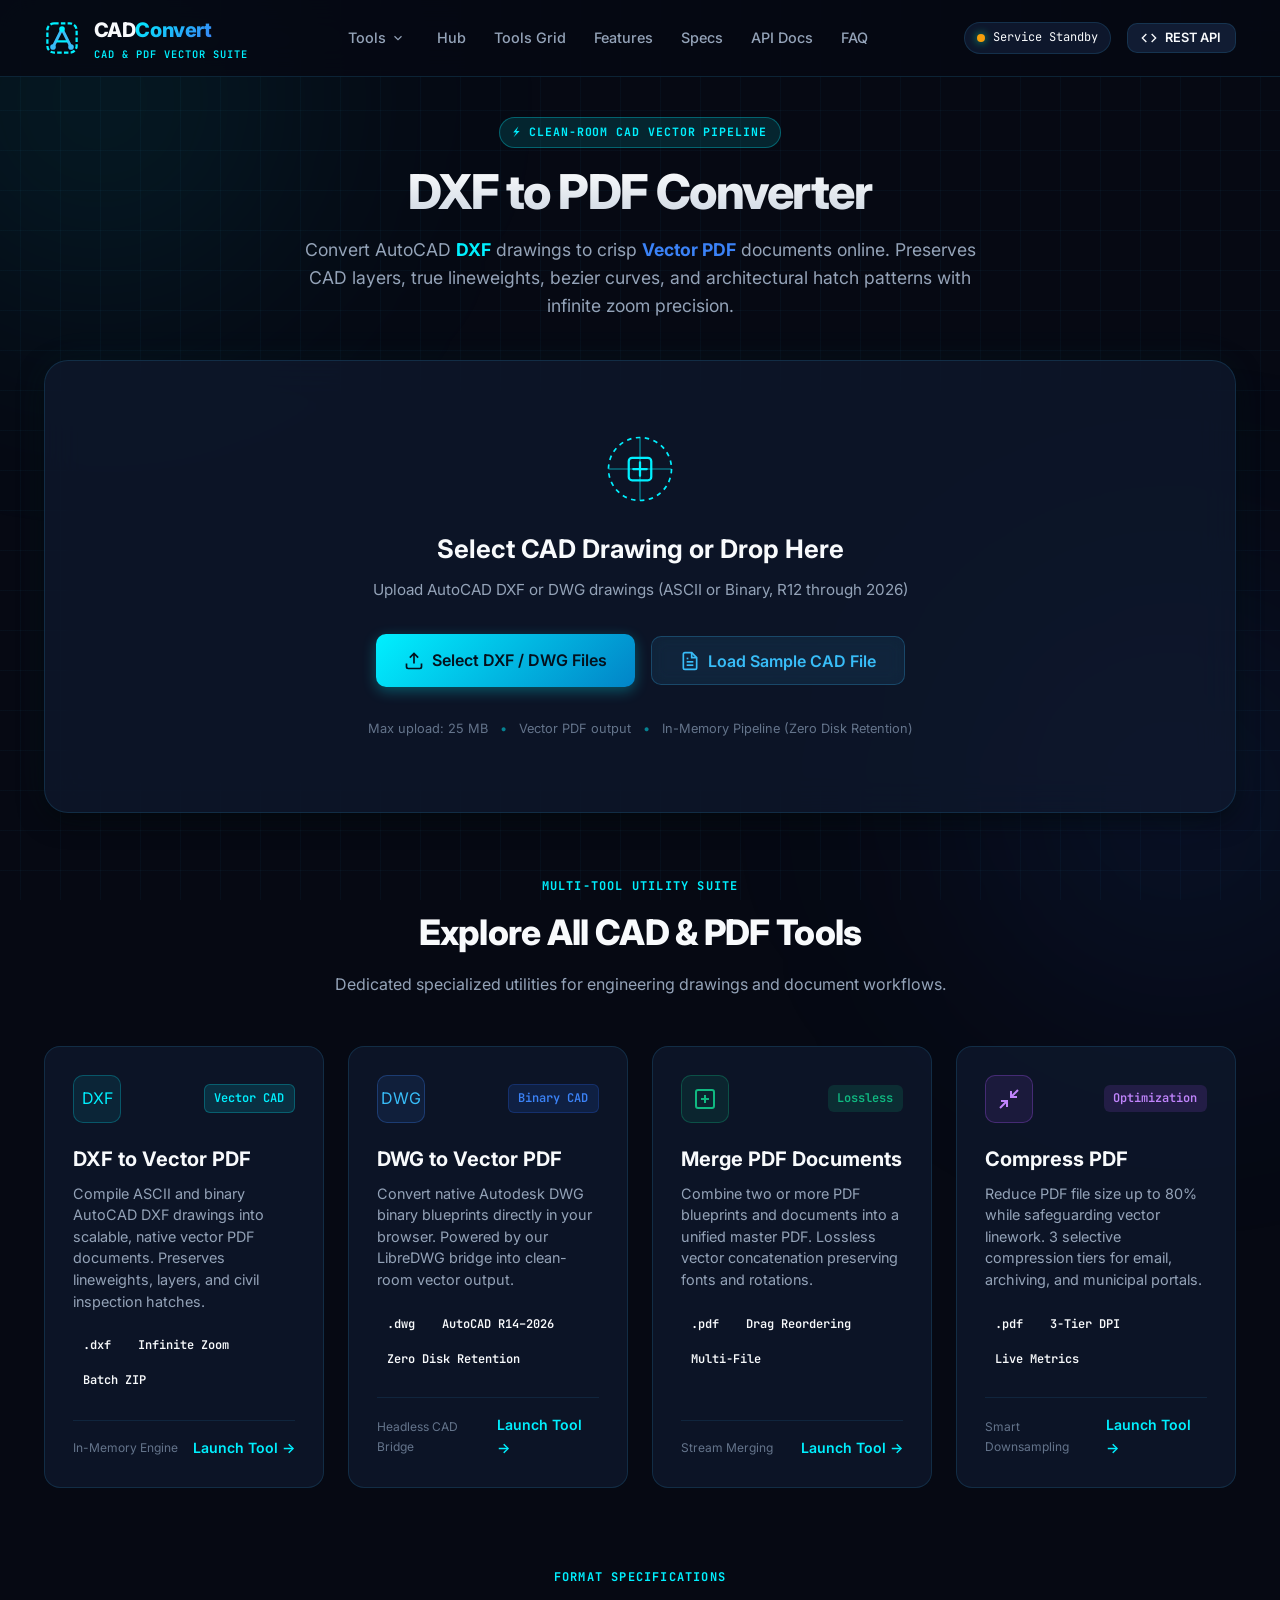
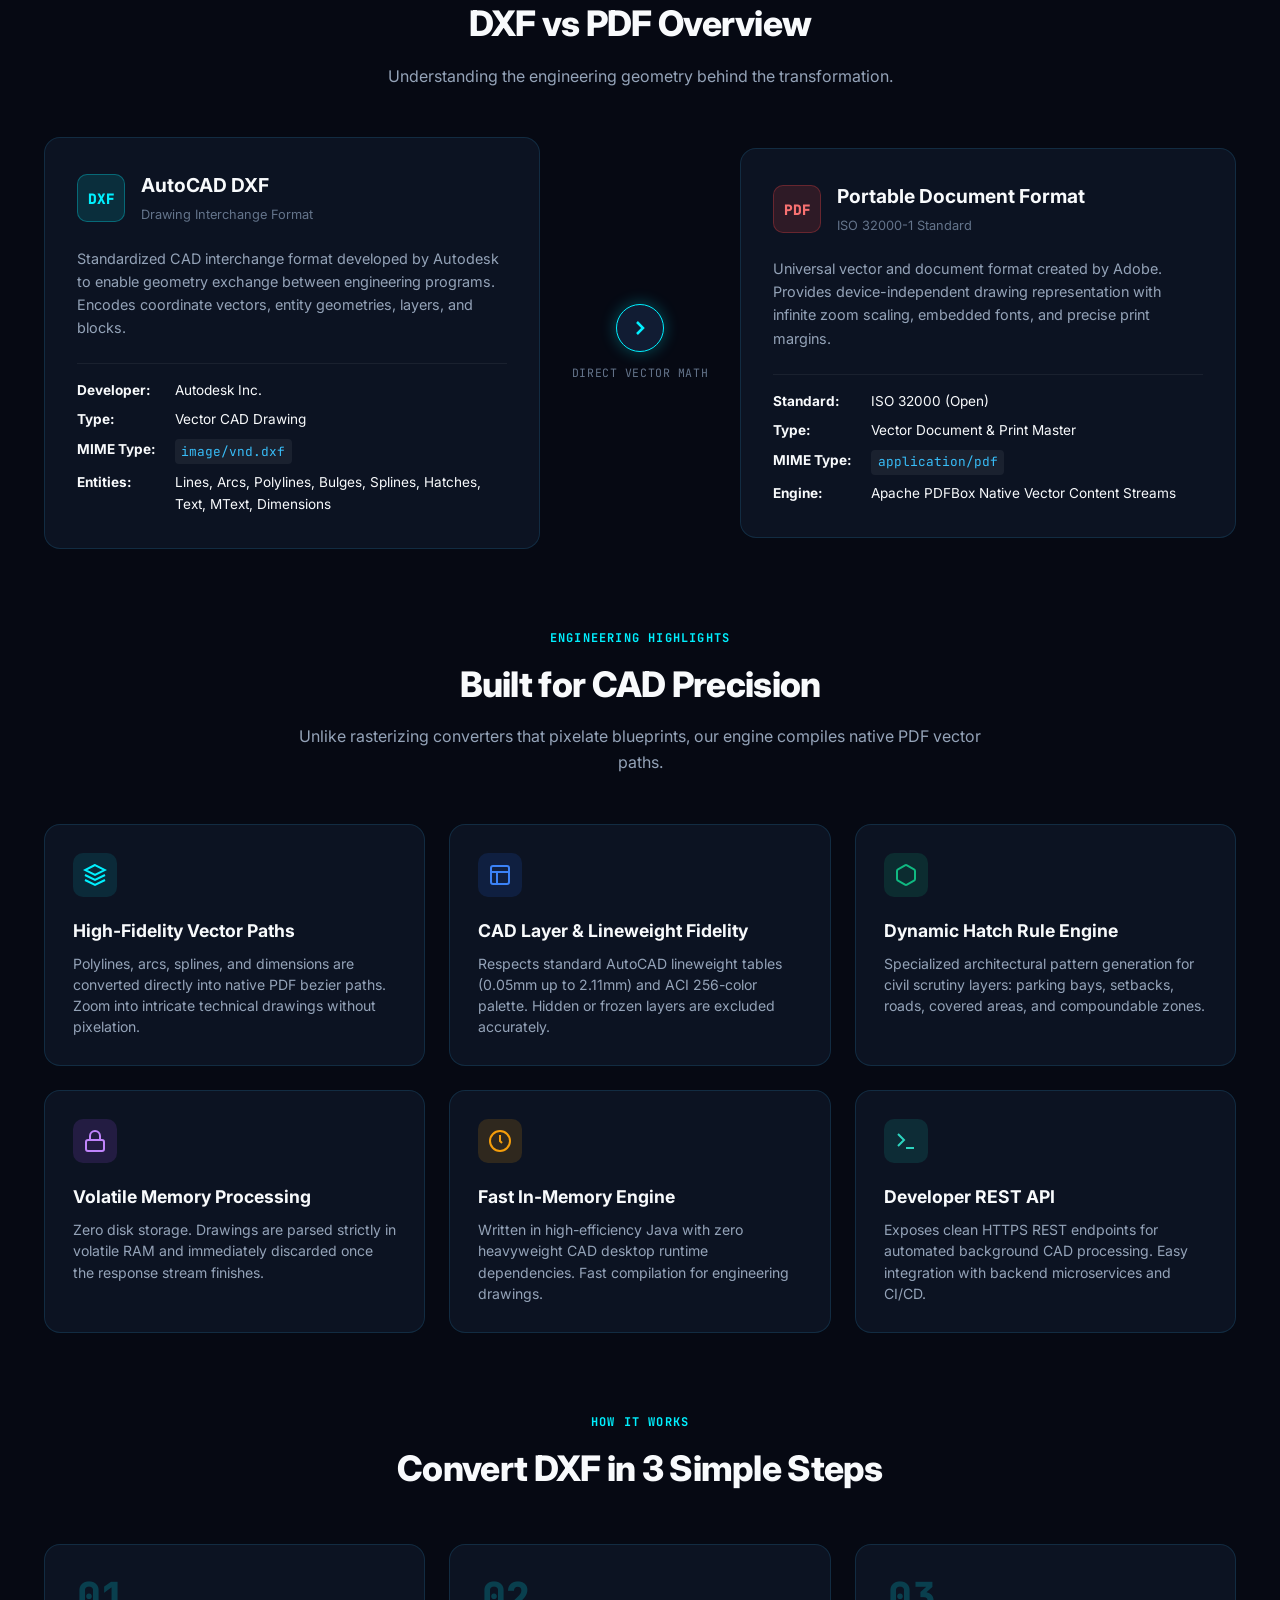
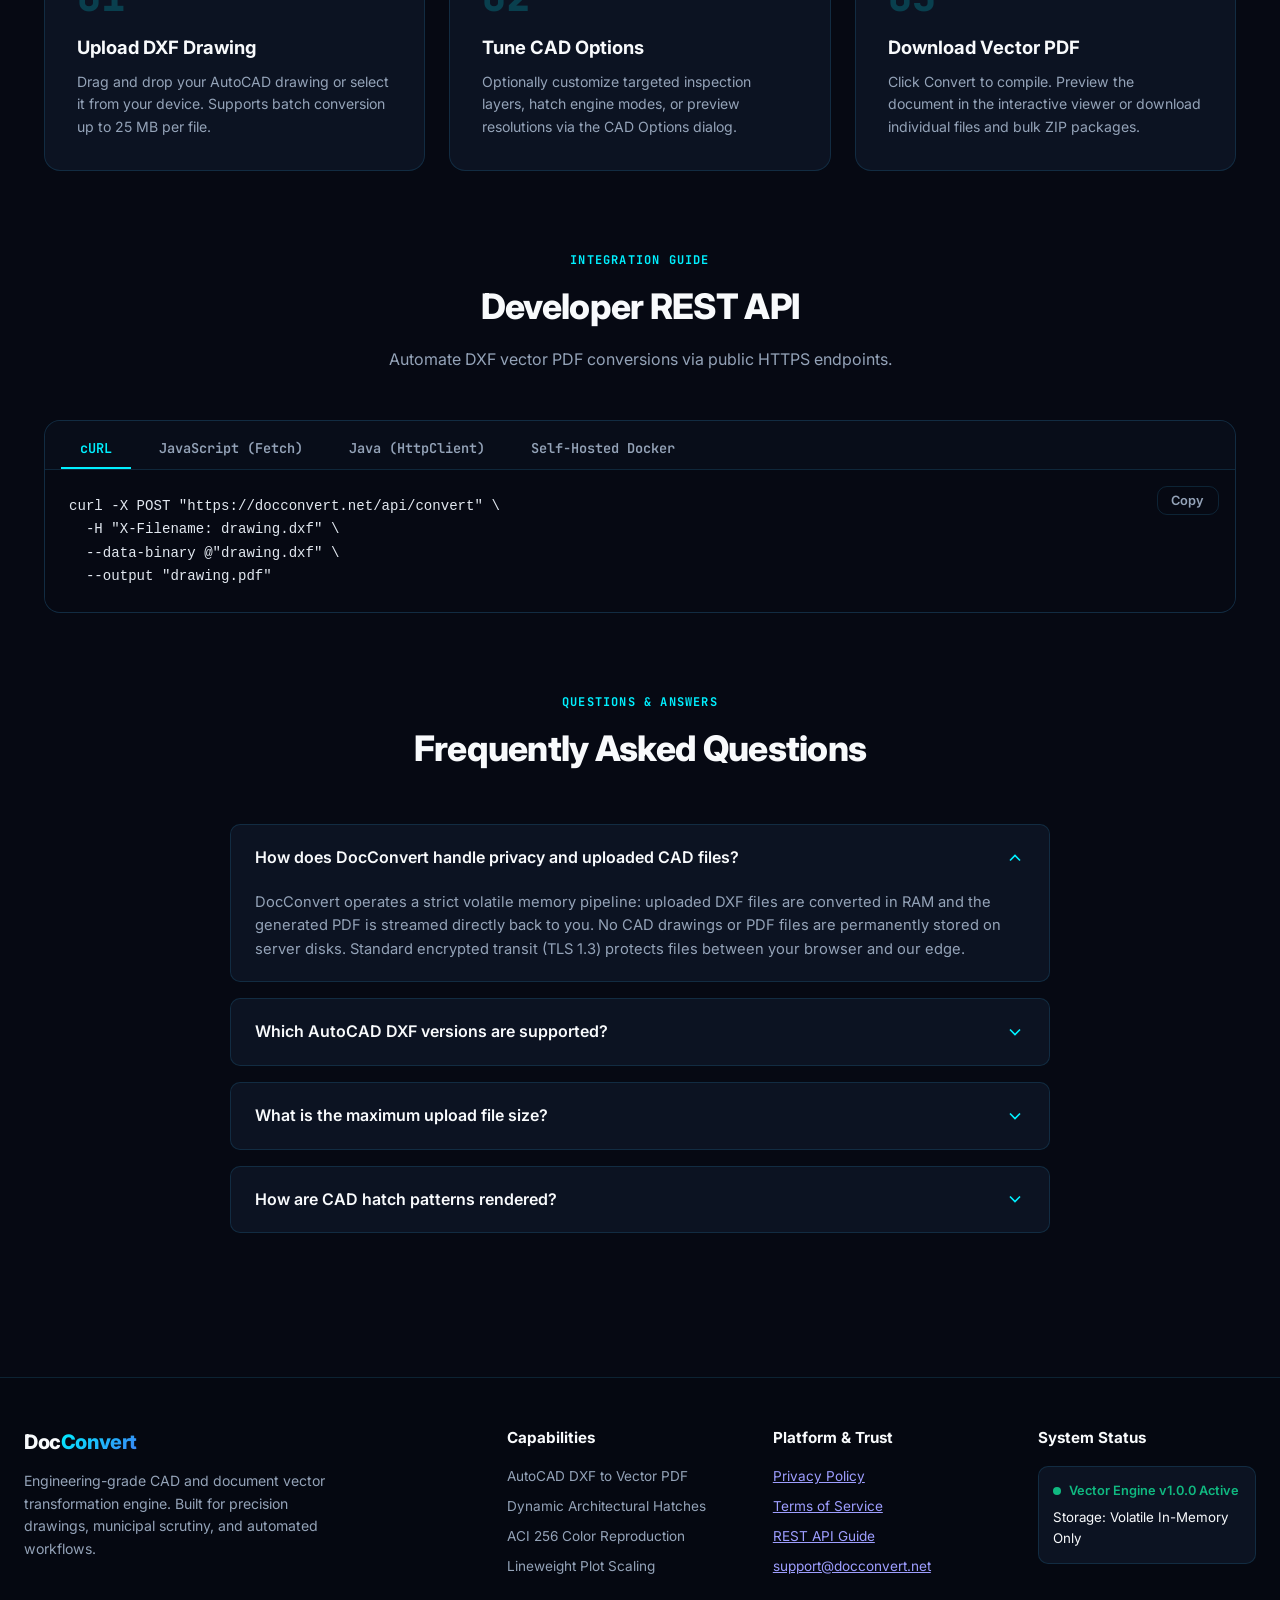
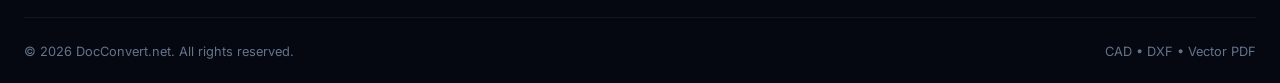
==== commit 6e6d7dfc: "Expand into CADConvert multi-tool suite: DWG to PDF, PDF Merge & Compress, SEO landing pages, and si" ====
--- a/src/main/resources/static/index.html
+++ b/src/main/resources/static/index.html
@@ -14,6 +14,11 @@
     <meta name="twitter:title" content="DocConvert | DXF to Vector PDF Converter">
     <meta name="twitter:description" content="Convert AutoCAD DXF drawings to vector PDF documents in volatile memory.">
 
+    <!-- Favicon & App Icons -->
+    <link rel="icon" type="image/svg+xml" href="/favicon.svg">
+    <link rel="alternate icon" type="image/png" href="/favicon.png">
+    <link rel="apple-touch-icon" href="/favicon.png">
+
     <link rel="preconnect" href="https://fonts.googleapis.com">
     <link rel="preconnect" href="https://fonts.gstatic.com" crossorigin>
     <link href="https://fonts.googleapis.com/css2?family=Inter:wght@300;400;500;600;700;800&family=JetBrains+Mono:wght@400;500;600&display=swap" rel="stylesheet">
@@ -30,7 +35,7 @@
     <!-- Navigation Header -->
     <header class="navbar" role="banner">
         <div class="nav-container">
-            <a href="/" class="brand-logo" id="brand-link" aria-label="DocConvert Homepage">
+            <a href="/" class="brand-logo" id="brand-link" aria-label="CADConvert Homepage">
                 <div class="logo-icon" aria-hidden="true">
                     <svg viewBox="0 0 32 32" fill="none" xmlns="http://www.w3.org/2000/svg">
                         <rect x="3" y="3" width="26" height="26" rx="6" stroke="#00F0FF" stroke-width="2" stroke-dasharray="4 2"/>
@@ -42,13 +47,68 @@
                     </svg>
                 </div>
                 <div class="brand-text">
-                    <span class="brand-title">Doc<span class="highlight">Convert</span></span>
-                    <span class="brand-subtitle">CAD &rarr; VECTOR PDF</span>
+                    <span class="brand-title">CAD<span class="highlight">Convert</span></span>
+                    <span class="brand-subtitle">CAD &amp; PDF VECTOR SUITE</span>
                 </div>
             </a>
 
             <nav class="nav-links" aria-label="Main Navigation">
-                <a href="#converter-section" class="nav-link active">Converter</a>
+                <div class="nav-dropdown">
+                    <button class="nav-dropdown-toggle active" aria-expanded="false" id="tools-dropdown-btn">
+                        <span>Tools</span>
+                        <svg width="14" height="14" viewBox="0 0 24 24" fill="none" stroke="currentColor" stroke-width="2"><polyline points="6 9 12 15 18 9"/></svg>
+                    </button>
+                    <div class="nav-dropdown-menu" id="tools-dropdown-menu">
+                        <div class="dropdown-group-title">CAD Converters</div>
+                        <a href="/dxf-to-pdf" class="dropdown-item">
+                            <div class="dropdown-item-icon">DXF</div>
+                            <div class="dropdown-item-info">
+                                <span class="dropdown-item-title">DXF to PDF</span>
+                                <span class="dropdown-item-desc">Vector CAD drawing conversion</span>
+                            </div>
+                        </a>
+                        <a href="/dwg-to-pdf" class="dropdown-item">
+                            <div class="dropdown-item-icon">DWG</div>
+                            <div class="dropdown-item-info">
+                                <span class="dropdown-item-title">DWG to PDF</span>
+                                <span class="dropdown-item-desc">Native AutoCAD binary support</span>
+                            </div>
+                        </a>
+                        <div class="dropdown-divider"></div>
+                        <div class="dropdown-group-title">PDF Optimization</div>
+                        <a href="/merge-pdf" class="dropdown-item">
+                            <div class="dropdown-item-icon">
+                                <svg width="16" height="16" viewBox="0 0 24 24" fill="none" stroke="currentColor" stroke-width="2"><rect x="3" y="3" width="18" height="18" rx="2"/><path d="M12 8v8M8 12h8"/></svg>
+                            </div>
+                            <div class="dropdown-item-info">
+                                <span class="dropdown-item-title">Merge PDF</span>
+                                <span class="dropdown-item-desc">Combine multi-sheet sets</span>
+                            </div>
+                        </a>
+                        <a href="/compress-pdf" class="dropdown-item">
+                            <div class="dropdown-item-icon">
+                                <svg width="16" height="16" viewBox="0 0 24 24" fill="none" stroke="currentColor" stroke-width="2"><polyline points="4 14 10 14 10 20"/><polyline points="20 10 14 10 14 4"/><line x1="14" y1="10" x2="21" y2="3"/><line x1="3" y1="21" x2="10" y2="14"/></svg>
+                            </div>
+                            <div class="dropdown-item-info">
+                                <span class="dropdown-item-title">Compress PDF</span>
+                                <span class="dropdown-item-desc">Downsample without vector loss</span>
+                            </div>
+                        </a>
+                        <div class="dropdown-divider"></div>
+                        <a href="/tools" class="dropdown-item">
+                            <div class="dropdown-item-icon">
+                                <svg width="16" height="16" viewBox="0 0 24 24" fill="none" stroke="currentColor" stroke-width="2"><rect x="3" y="3" width="7" height="7"/><rect x="14" y="3" width="7" height="7"/><rect x="14" y="14" width="7" height="7"/><rect x="3" y="14" width="7" height="7"/></svg>
+                            </div>
+                            <div class="dropdown-item-info">
+                                <span class="dropdown-item-title">All Tools Directory</span>
+                                <span class="dropdown-item-desc">Browse full utility suite</span>
+                            </div>
+                        </a>
+                    </div>
+                </div>
+
+                <a href="/tools" class="nav-link">Hub</a>
+                <a href="#all-tools-section" class="nav-link">Tools Grid</a>
                 <a href="#features-section" class="nav-link">Features</a>
                 <a href="#format-specs" class="nav-link">Specs</a>
                 <a href="#api-section" class="nav-link">API Docs</a>
@@ -98,15 +158,15 @@
                         </svg>
                     </div>
 
-                    <h2 class="drop-title">Select DXF File or Drop Here</h2>
-                    <p class="drop-desc">Upload AutoCAD DXF drawings (ASCII or binary, R12 through 2018+)</p>
+                    <h2 class="drop-title">Select CAD Drawing or Drop Here</h2>
+                    <p class="drop-desc">Upload AutoCAD DXF or DWG drawings (ASCII or Binary, R12 through 2026)</p>
 
                     <div class="drop-buttons">
-                        <label for="file-input" class="btn btn-primary btn-lg" id="btn-browse" tabindex="0" role="button" aria-label="Browse for DXF files">
+                        <label for="file-input" class="btn btn-primary btn-lg" id="btn-browse" tabindex="0" role="button" aria-label="Browse for CAD files">
                             <svg width="20" height="20" viewBox="0 0 24 24" fill="none" stroke="currentColor" stroke-width="2" aria-hidden="true"><path d="M21 15v4a2 2 0 0 1-2 2H5a2 2 0 0 1-2-2v-4M17 8l-5-5-5 5M12 3v12"/></svg>
-                            <span>Select DXF Files</span>
+                            <span>Select DXF / DWG Files</span>
                         </label>
-                        <input type="file" id="file-input" accept=".dxf" multiple style="display: none;" aria-label="Upload DXF files">
+                        <input type="file" id="file-input" accept=".dxf,.dwg" multiple style="display: none;" aria-label="Upload CAD files">
 
                         <button type="button" class="btn btn-glass btn-lg" id="btn-load-sample" aria-label="Load a sample architectural floorplan CAD drawing">
                             <svg width="20" height="20" viewBox="0 0 24 24" fill="none" stroke="currentColor" stroke-width="2" aria-hidden="true"><path d="M14 2H6a2 2 0 0 0-2 2v16a2 2 0 0 0 2 2h12a2 2 0 0 0 2-2V8z"/><polyline points="14 2 14 8 20 8"/><line x1="16" y1="13" x2="8" y2="13"/><line x1="16" y1="17" x2="8" y2="17"/><polyline points="10 9 9 9 8 9"/></svg>
@@ -131,11 +191,11 @@
                             <span class="queue-size" id="queue-total-size">0 KB</span>
                         </div>
                         <div class="queue-header-actions">
-                            <label for="add-more-input" class="btn btn-ghost btn-sm" tabindex="0" role="button" aria-label="Add more DXF files to queue">
+                            <label for="add-more-input" class="btn btn-ghost btn-sm" tabindex="0" role="button" aria-label="Add more CAD files to queue">
                                 <svg width="16" height="16" viewBox="0 0 24 24" fill="none" stroke="currentColor" stroke-width="2" aria-hidden="true"><path d="M12 5v14M5 12h14"/></svg>
                                 <span>Add More</span>
                             </label>
-                            <input type="file" id="add-more-input" accept=".dxf" multiple style="display: none;" aria-label="Add more files">
+                            <input type="file" id="add-more-input" accept=".dxf,.dwg" multiple style="display: none;" aria-label="Add more files">
 
                             <button type="button" class="btn btn-ghost btn-sm text-danger" id="btn-clear-queue" aria-label="Clear all files from queue">
                                 <svg width="16" height="16" viewBox="0 0 24 24" fill="none" stroke="currentColor" stroke-width="2" aria-hidden="true"><polyline points="3 6 5 6 21 6"/><path d="M19 6v14a2 2 0 0 1-2 2H7a2 2 0 0 1-2-2V6m3 0V4a2 2 0 0 1 2-2h4a2 2 0 0 1 2 2v2"/></svg>
@@ -172,6 +232,113 @@
                         </div>
                     </div>
                 </div>
+            </div>
+        </section>
+
+        <!-- All Tools Section -->
+        <section class="section" id="all-tools-section">
+            <div class="section-header">
+                <span class="section-tag">MULTI-TOOL UTILITY SUITE</span>
+                <h2 class="section-title">Explore All CAD &amp; PDF Tools</h2>
+                <p class="section-subtitle">Dedicated specialized utilities for engineering drawings and document workflows.</p>
+            </div>
+
+            <div class="tools-grid">
+                <!-- Tool 1: DXF to PDF -->
+                <a href="/dxf-to-pdf" class="tool-hub-card">
+                    <div>
+                        <div class="tool-card-header">
+                            <div class="tool-card-icon">DXF</div>
+                            <span class="tag tag-cyan">Vector CAD</span>
+                        </div>
+                        <h3 class="tool-card-title">DXF to Vector PDF</h3>
+                        <p class="tool-card-desc">
+                            Compile ASCII and binary AutoCAD DXF drawings into scalable, native vector PDF documents. Preserves lineweights, layers, and civil inspection hatches.
+                        </p>
+                        <div class="tool-card-tags">
+                            <span class="tag">.dxf</span>
+                            <span class="tag">Infinite Zoom</span>
+                            <span class="tag">Batch ZIP</span>
+                        </div>
+                    </div>
+                    <div class="tool-card-footer">
+                        <span class="text-muted" style="font-size: 0.75rem;">In-Memory Engine</span>
+                        <span class="tool-card-cta">Launch Tool &rarr;</span>
+                    </div>
+                </a>
+
+                <!-- Tool 2: DWG to PDF -->
+                <a href="/dwg-to-pdf" class="tool-hub-card">
+                    <div>
+                        <div class="tool-card-header">
+                            <div class="tool-card-icon blue-variant">DWG</div>
+                            <span class="tag tag-blue">Binary CAD</span>
+                        </div>
+                        <h3 class="tool-card-title">DWG to Vector PDF</h3>
+                        <p class="tool-card-desc">
+                            Convert native Autodesk DWG binary blueprints directly in your browser. Powered by our LibreDWG bridge into clean-room vector output.
+                        </p>
+                        <div class="tool-card-tags">
+                            <span class="tag">.dwg</span>
+                            <span class="tag">AutoCAD R14–2026</span>
+                            <span class="tag">Zero Disk Retention</span>
+                        </div>
+                    </div>
+                    <div class="tool-card-footer">
+                        <span class="text-muted" style="font-size: 0.75rem;">Headless CAD Bridge</span>
+                        <span class="tool-card-cta">Launch Tool &rarr;</span>
+                    </div>
+                </a>
+
+                <!-- Tool 3: Merge PDF -->
+                <a href="/merge-pdf" class="tool-hub-card">
+                    <div>
+                        <div class="tool-card-header">
+                            <div class="tool-card-icon emerald-variant">
+                                <svg width="24" height="24" viewBox="0 0 24 24" fill="none" stroke="currentColor" stroke-width="2"><rect x="3" y="3" width="18" height="18" rx="2"/><path d="M12 8v8M8 12h8"/></svg>
+                            </div>
+                            <span class="tag" style="background: rgba(16, 185, 129, 0.15); color: #10b981; border-color: rgba(16, 185, 129, 0.3);">Lossless</span>
+                        </div>
+                        <h3 class="tool-card-title">Merge PDF Documents</h3>
+                        <p class="tool-card-desc">
+                            Combine two or more PDF blueprints and documents into a unified master PDF. Lossless vector concatenation preserving fonts and rotations.
+                        </p>
+                        <div class="tool-card-tags">
+                            <span class="tag">.pdf</span>
+                            <span class="tag">Drag Reordering</span>
+                            <span class="tag">Multi-File</span>
+                        </div>
+                    </div>
+                    <div class="tool-card-footer">
+                        <span class="text-muted" style="font-size: 0.75rem;">Stream Merging</span>
+                        <span class="tool-card-cta">Launch Tool &rarr;</span>
+                    </div>
+                </a>
+
+                <!-- Tool 4: Compress PDF -->
+                <a href="/compress-pdf" class="tool-hub-card">
+                    <div>
+                        <div class="tool-card-header">
+                            <div class="tool-card-icon purple-variant">
+                                <svg width="24" height="24" viewBox="0 0 24 24" fill="none" stroke="currentColor" stroke-width="2"><polyline points="4 14 10 14 10 20"/><polyline points="20 10 14 10 14 4"/><line x1="14" y1="10" x2="21" y2="3"/><line x1="3" y1="21" x2="10" y2="14"/></svg>
+                            </div>
+                            <span class="tag" style="background: rgba(168, 85, 247, 0.15); color: #c084fc; border-color: rgba(168, 85, 247, 0.3);">Optimization</span>
+                        </div>
+                        <h3 class="tool-card-title">Compress PDF</h3>
+                        <p class="tool-card-desc">
+                            Reduce PDF file size up to 80% while safeguarding vector linework. 3 selective compression tiers for email, archiving, and municipal portals.
+                        </p>
+                        <div class="tool-card-tags">
+                            <span class="tag">.pdf</span>
+                            <span class="tag">3-Tier DPI</span>
+                            <span class="tag">Live Metrics</span>
+                        </div>
+                    </div>
+                    <div class="tool-card-footer">
+                        <span class="text-muted" style="font-size: 0.75rem;">Smart Downsampling</span>
+                        <span class="tool-card-cta">Launch Tool &rarr;</span>
+                    </div>
+                </a>
             </div>
         </section>
 
--- a/src/main/resources/static/styles.css
+++ b/src/main/resources/static/styles.css
@@ -1392,3 +1392,548 @@
     color: var(--cyan-hover);
 }
 
+/* ==========================================================================
+   Multi-Tool Navigation & Dropdown Menu
+   ========================================================================== */
+.navbar {
+    position: sticky;
+    top: 0;
+    z-index: 1000;
+    background: rgba(6, 9, 19, 0.85);
+    backdrop-filter: blur(16px);
+    -webkit-backdrop-filter: blur(16px);
+    border-bottom: 1px solid var(--border-color);
+}
+
+.nav-dropdown {
+    position: relative;
+    display: inline-block;
+}
+
+.nav-dropdown-toggle {
+    display: inline-flex;
+    align-items: center;
+    gap: 0.35rem;
+    background: none;
+    border: none;
+    cursor: pointer;
+    font-family: inherit;
+    font-size: 0.9rem;
+    font-weight: 500;
+    color: var(--text-secondary);
+    padding: 0.5rem 0.25rem;
+    transition: color 0.2s ease;
+}
+
+.nav-dropdown-toggle:hover,
+.nav-dropdown.open .nav-dropdown-toggle {
+    color: var(--cyan-primary);
+}
+
+.nav-dropdown-menu {
+    position: absolute;
+    top: calc(100% + 0.5rem);
+    left: 50%;
+    transform: translateX(-50%) translateY(-8px);
+    width: 320px;
+    background: rgba(12, 19, 34, 0.96);
+    backdrop-filter: blur(20px);
+    -webkit-backdrop-filter: blur(20px);
+    border: 1px solid var(--border-color);
+    border-radius: var(--radius-lg);
+    box-shadow: 0 16px 40px rgba(0, 0, 0, 0.6), 0 0 20px rgba(0, 240, 255, 0.1);
+    padding: 0.75rem;
+    opacity: 0;
+    visibility: hidden;
+    pointer-events: none;
+    transition: all 0.2s cubic-bezier(0.16, 1, 0.3, 1);
+    z-index: 1100;
+}
+
+.nav-dropdown:hover .nav-dropdown-menu,
+.nav-dropdown.open .nav-dropdown-menu {
+    opacity: 1;
+    visibility: visible;
+    pointer-events: auto;
+    transform: translateX(-50%) translateY(0);
+}
+
+.dropdown-group-title {
+    font-size: 0.7rem;
+    font-weight: 700;
+    letter-spacing: 0.08em;
+    color: var(--text-muted);
+    text-transform: uppercase;
+    padding: 0.4rem 0.6rem 0.2rem;
+    font-family: var(--font-mono);
+}
+
+.dropdown-item {
+    display: flex;
+    align-items: center;
+    gap: 0.85rem;
+    padding: 0.6rem;
+    border-radius: var(--radius-md);
+    color: var(--text-primary);
+    text-decoration: none;
+    transition: background-color 0.15s ease, border-color 0.15s ease;
+    border: 1px solid transparent;
+}
+
+.dropdown-item:hover, .dropdown-item.active {
+    background: rgba(0, 240, 255, 0.08);
+    border-color: rgba(0, 240, 255, 0.2);
+}
+
+.dropdown-item-icon {
+    width: 32px;
+    height: 32px;
+    border-radius: var(--radius-sm);
+    display: flex;
+    align-items: center;
+    justify-content: center;
+    background: rgba(16, 26, 48, 0.8);
+    border: 1px solid var(--border-color);
+    color: var(--cyan-primary);
+    flex-shrink: 0;
+}
+
+.dropdown-item-info {
+    display: flex;
+    flex-direction: column;
+}
+
+.dropdown-item-title {
+    font-size: 0.88rem;
+    font-weight: 600;
+    color: var(--text-primary);
+}
+
+.dropdown-item-desc {
+    font-size: 0.72rem;
+    color: var(--text-secondary);
+}
+
+.dropdown-divider {
+    height: 1px;
+    background: var(--border-color);
+    margin: 0.5rem 0;
+}
+
+/* ==========================================================================
+   All Tools Hub Grid Section
+   ========================================================================== */
+.tools-grid {
+    display: grid;
+    grid-template-columns: repeat(auto-fit, minmax(280px, 1fr));
+    gap: 1.5rem;
+    margin-top: 2rem;
+}
+
+.tool-hub-card {
+    background: var(--bg-card);
+    border: 1px solid var(--border-color);
+    border-radius: var(--radius-lg);
+    padding: 1.75rem;
+    display: flex;
+    flex-direction: column;
+    justify-content: space-between;
+    text-decoration: none;
+    color: inherit;
+    transition: all 0.25s cubic-bezier(0.16, 1, 0.3, 1);
+    position: relative;
+    overflow: hidden;
+}
+
+.tool-hub-card::before {
+    content: '';
+    position: absolute;
+    top: 0;
+    left: 0;
+    right: 0;
+    height: 3px;
+    background: linear-gradient(90deg, transparent, var(--cyan-primary), transparent);
+    opacity: 0;
+    transition: opacity 0.25s ease;
+}
+
+.tool-hub-card:hover {
+    transform: translateY(-4px);
+    border-color: var(--border-glow);
+    box-shadow: 0 12px 32px rgba(0, 0, 0, 0.4), var(--shadow-glow);
+}
+
+.tool-hub-card:hover::before {
+    opacity: 1;
+}
+
+.tool-card-header {
+    display: flex;
+    align-items: center;
+    justify-content: space-between;
+    margin-bottom: 1.25rem;
+}
+
+.tool-card-icon {
+    width: 48px;
+    height: 48px;
+    border-radius: var(--radius-md);
+    background: rgba(0, 240, 255, 0.08);
+    border: 1px solid rgba(0, 240, 255, 0.25);
+    display: flex;
+    align-items: center;
+    justify-content: center;
+    color: var(--cyan-primary);
+}
+
+.tool-card-icon.blue-variant {
+    background: rgba(59, 130, 246, 0.1);
+    border-color: rgba(59, 130, 246, 0.3);
+    color: var(--cyan-hover);
+}
+
+.tool-card-icon.emerald-variant {
+    background: rgba(16, 185, 129, 0.1);
+    border-color: rgba(16, 185, 129, 0.3);
+    color: var(--success);
+}
+
+.tool-card-icon.purple-variant {
+    background: rgba(168, 85, 247, 0.1);
+    border-color: rgba(168, 85, 247, 0.3);
+    color: #c084fc;
+}
+
+.tool-card-title {
+    font-size: 1.25rem;
+    font-weight: 700;
+    margin-bottom: 0.5rem;
+    color: var(--text-primary);
+}
+
+.tool-card-desc {
+    font-size: 0.9rem;
+    color: var(--text-secondary);
+    line-height: 1.5;
+    margin-bottom: 1.25rem;
+}
+
+.tool-card-tags {
+    display: flex;
+    flex-wrap: wrap;
+    gap: 0.5rem;
+    margin-bottom: 1.5rem;
+}
+
+.tool-card-footer {
+    display: flex;
+    align-items: center;
+    justify-content: space-between;
+    padding-top: 1rem;
+    border-top: 1px solid rgba(56, 189, 248, 0.1);
+}
+
+.tool-card-cta {
+    display: inline-flex;
+    align-items: center;
+    gap: 0.4rem;
+    font-size: 0.88rem;
+    font-weight: 600;
+    color: var(--cyan-primary);
+    transition: transform 0.2s ease;
+}
+
+.tool-hub-card:hover .tool-card-cta {
+    transform: translateX(4px);
+}
+
+/* ==========================================================================
+   PDF Merge Utility UI
+   ========================================================================== */
+.merge-list-container {
+    margin-top: 1.5rem;
+    border: 1px solid var(--border-color);
+    border-radius: var(--radius-lg);
+    background: var(--bg-surface);
+    overflow: hidden;
+}
+
+.merge-list-header {
+    display: flex;
+    align-items: center;
+    justify-content: space-between;
+    padding: 1rem 1.25rem;
+    background: rgba(16, 26, 48, 0.6);
+    border-bottom: 1px solid var(--border-color);
+}
+
+.merge-files-queue {
+    display: flex;
+    flex-direction: column;
+    padding: 0.75rem;
+    gap: 0.6rem;
+    max-height: 450px;
+    overflow-y: auto;
+}
+
+.merge-file-row {
+    display: flex;
+    align-items: center;
+    justify-content: space-between;
+    background: rgba(16, 26, 48, 0.75);
+    border: 1px solid var(--border-color);
+    border-radius: var(--radius-md);
+    padding: 0.75rem 1rem;
+    transition: all 0.2s ease;
+    user-select: none;
+}
+
+.merge-file-row:hover {
+    border-color: rgba(0, 240, 255, 0.4);
+    background: rgba(16, 26, 48, 0.95);
+}
+
+.merge-file-left {
+    display: flex;
+    align-items: center;
+    gap: 0.85rem;
+    overflow: hidden;
+}
+
+.merge-index-badge {
+    width: 24px;
+    height: 24px;
+    border-radius: 50%;
+    background: rgba(0, 240, 255, 0.15);
+    color: var(--cyan-primary);
+    font-size: 0.75rem;
+    font-family: var(--font-mono);
+    font-weight: 700;
+    display: flex;
+    align-items: center;
+    justify-content: center;
+    flex-shrink: 0;
+}
+
+.merge-file-name {
+    font-size: 0.9rem;
+    font-weight: 600;
+    color: var(--text-primary);
+    white-space: nowrap;
+    overflow: hidden;
+    text-overflow: ellipsis;
+    max-width: 280px;
+}
+
+.merge-file-size {
+    font-size: 0.75rem;
+    color: var(--text-muted);
+    font-family: var(--font-mono);
+}
+
+.merge-file-actions {
+    display: flex;
+    align-items: center;
+    gap: 0.35rem;
+}
+
+.btn-icon {
+    width: 30px;
+    height: 30px;
+    border-radius: var(--radius-sm);
+    background: rgba(255, 255, 255, 0.05);
+    border: 1px solid var(--border-color);
+    color: var(--text-secondary);
+    display: flex;
+    align-items: center;
+    justify-content: center;
+    cursor: pointer;
+    transition: all 0.15s ease;
+}
+
+.btn-icon:hover:not(:disabled) {
+    background: rgba(0, 240, 255, 0.15);
+    color: var(--cyan-primary);
+    border-color: var(--cyan-primary);
+}
+
+.btn-icon:disabled {
+    opacity: 0.3;
+    cursor: not-allowed;
+}
+
+.btn-icon.danger:hover {
+    background: rgba(239, 68, 68, 0.15);
+    color: var(--danger);
+    border-color: var(--danger);
+}
+
+/* ==========================================================================
+   PDF Compress Utility UI
+   ========================================================================== */
+.compress-options-container {
+    margin-top: 1.5rem;
+    display: flex;
+    flex-direction: column;
+    gap: 1.25rem;
+}
+
+.compress-tiers-grid {
+    display: grid;
+    grid-template-columns: repeat(3, 1fr);
+    gap: 1rem;
+}
+
+.compress-tier-card {
+    background: rgba(16, 26, 48, 0.65);
+    border: 2px solid var(--border-color);
+    border-radius: var(--radius-lg);
+    padding: 1.25rem 1rem;
+    cursor: pointer;
+    text-align: center;
+    transition: all 0.2s cubic-bezier(0.16, 1, 0.3, 1);
+    position: relative;
+}
+
+.compress-tier-card:hover {
+    border-color: rgba(0, 240, 255, 0.4);
+    background: rgba(16, 26, 48, 0.9);
+}
+
+.compress-tier-card.selected {
+    border-color: var(--cyan-primary);
+    background: rgba(0, 240, 255, 0.08);
+    box-shadow: 0 0 20px rgba(0, 240, 255, 0.2);
+}
+
+.compress-tier-badge {
+    position: absolute;
+    top: -10px;
+    right: 12px;
+    font-size: 0.65rem;
+    font-weight: 700;
+    padding: 0.2rem 0.5rem;
+    border-radius: 9999px;
+    background: var(--blue-primary);
+    color: #fff;
+    font-family: var(--font-mono);
+    text-transform: uppercase;
+}
+
+.compress-tier-title {
+    font-size: 1.05rem;
+    font-weight: 700;
+    margin-bottom: 0.35rem;
+}
+
+.compress-tier-saving {
+    font-size: 1.35rem;
+    font-weight: 800;
+    color: var(--cyan-primary);
+    font-family: var(--font-mono);
+    margin-bottom: 0.35rem;
+}
+
+.compress-tier-desc {
+    font-size: 0.78rem;
+    color: var(--text-secondary);
+    line-height: 1.4;
+}
+
+/* Dynamic Compression Result Card */
+.compression-result-card {
+    background: rgba(16, 26, 48, 0.95);
+    border: 1px solid var(--border-glow);
+    border-radius: var(--radius-lg);
+    padding: 1.5rem;
+    margin-top: 1.5rem;
+    box-shadow: var(--shadow-glow);
+}
+
+.result-metrics-grid {
+    display: grid;
+    grid-template-columns: repeat(3, 1fr);
+    gap: 1rem;
+    text-align: center;
+    margin-bottom: 1.5rem;
+}
+
+.result-metric {
+    padding: 0.75rem;
+    background: rgba(6, 9, 19, 0.6);
+    border-radius: var(--radius-md);
+    border: 1px solid var(--border-color);
+}
+
+.result-metric-label {
+    font-size: 0.75rem;
+    color: var(--text-muted);
+    font-family: var(--font-mono);
+    text-transform: uppercase;
+    margin-bottom: 0.25rem;
+}
+
+.result-metric-val {
+    font-size: 1.35rem;
+    font-weight: 800;
+    color: var(--text-primary);
+    font-family: var(--font-mono);
+}
+
+.result-metric-val.savings {
+    color: var(--success);
+}
+
+/* ==========================================================================
+   Technical Specifications Table
+   ========================================================================== */
+.specs-table-wrapper {
+    overflow-x: auto;
+    margin-top: 1.5rem;
+    border: 1px solid var(--border-color);
+    border-radius: var(--radius-lg);
+    background: var(--bg-surface);
+}
+
+.specs-table {
+    width: 100%;
+    border-collapse: collapse;
+    font-size: 0.9rem;
+    text-align: left;
+}
+
+.specs-table th {
+    padding: 1rem 1.25rem;
+    background: rgba(16, 26, 48, 0.85);
+    color: var(--cyan-primary);
+    font-family: var(--font-mono);
+    font-size: 0.8rem;
+    text-transform: uppercase;
+    letter-spacing: 0.05em;
+    border-bottom: 1px solid var(--border-color);
+}
+
+.specs-table td {
+    padding: 0.9rem 1.25rem;
+    border-bottom: 1px solid rgba(56, 189, 248, 0.08);
+    color: var(--text-secondary);
+}
+
+.specs-table tr:last-child td {
+    border-bottom: none;
+}
+
+.specs-table tr:hover td {
+    background: rgba(0, 240, 255, 0.02);
+    color: var(--text-primary);
+}
+
+@media (max-width: 768px) {
+    .compress-tiers-grid {
+        grid-template-columns: 1fr;
+    }
+
+    .result-metrics-grid {
+        grid-template-columns: 1fr;
+    }
+}
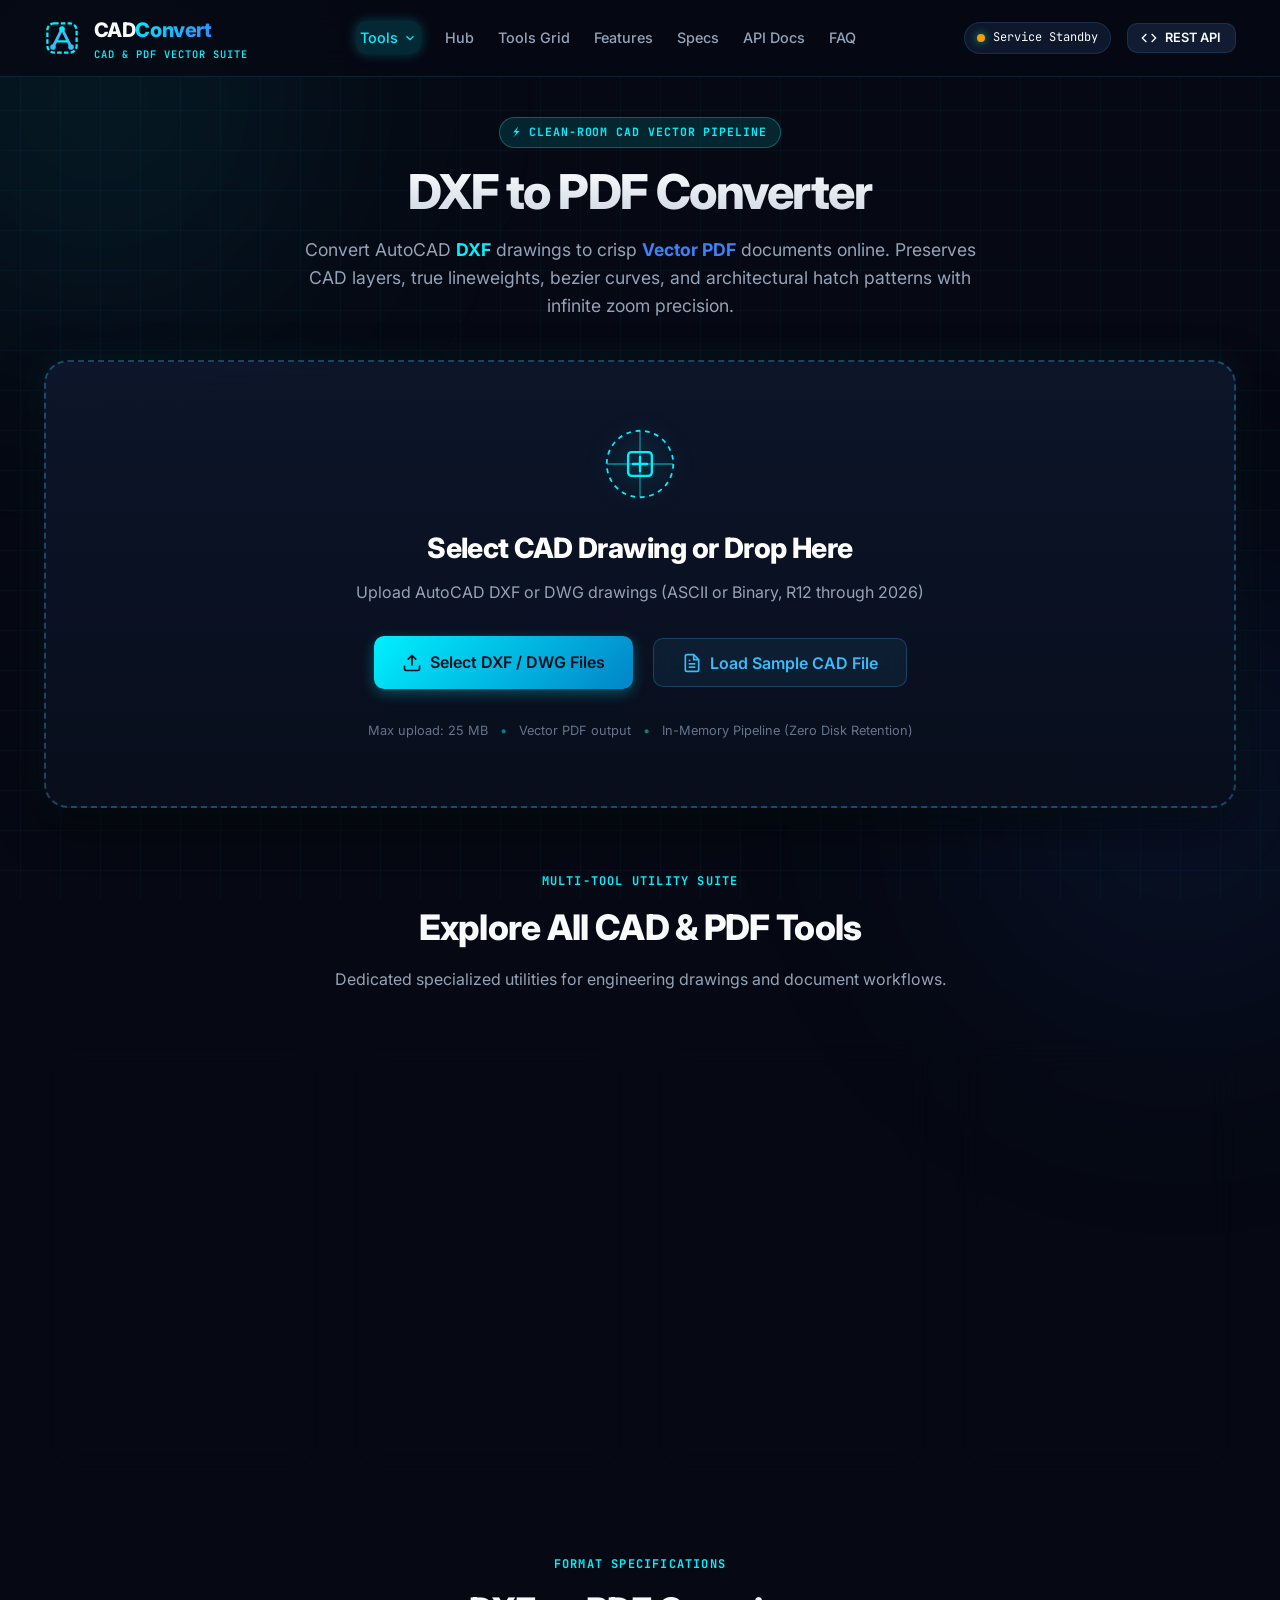
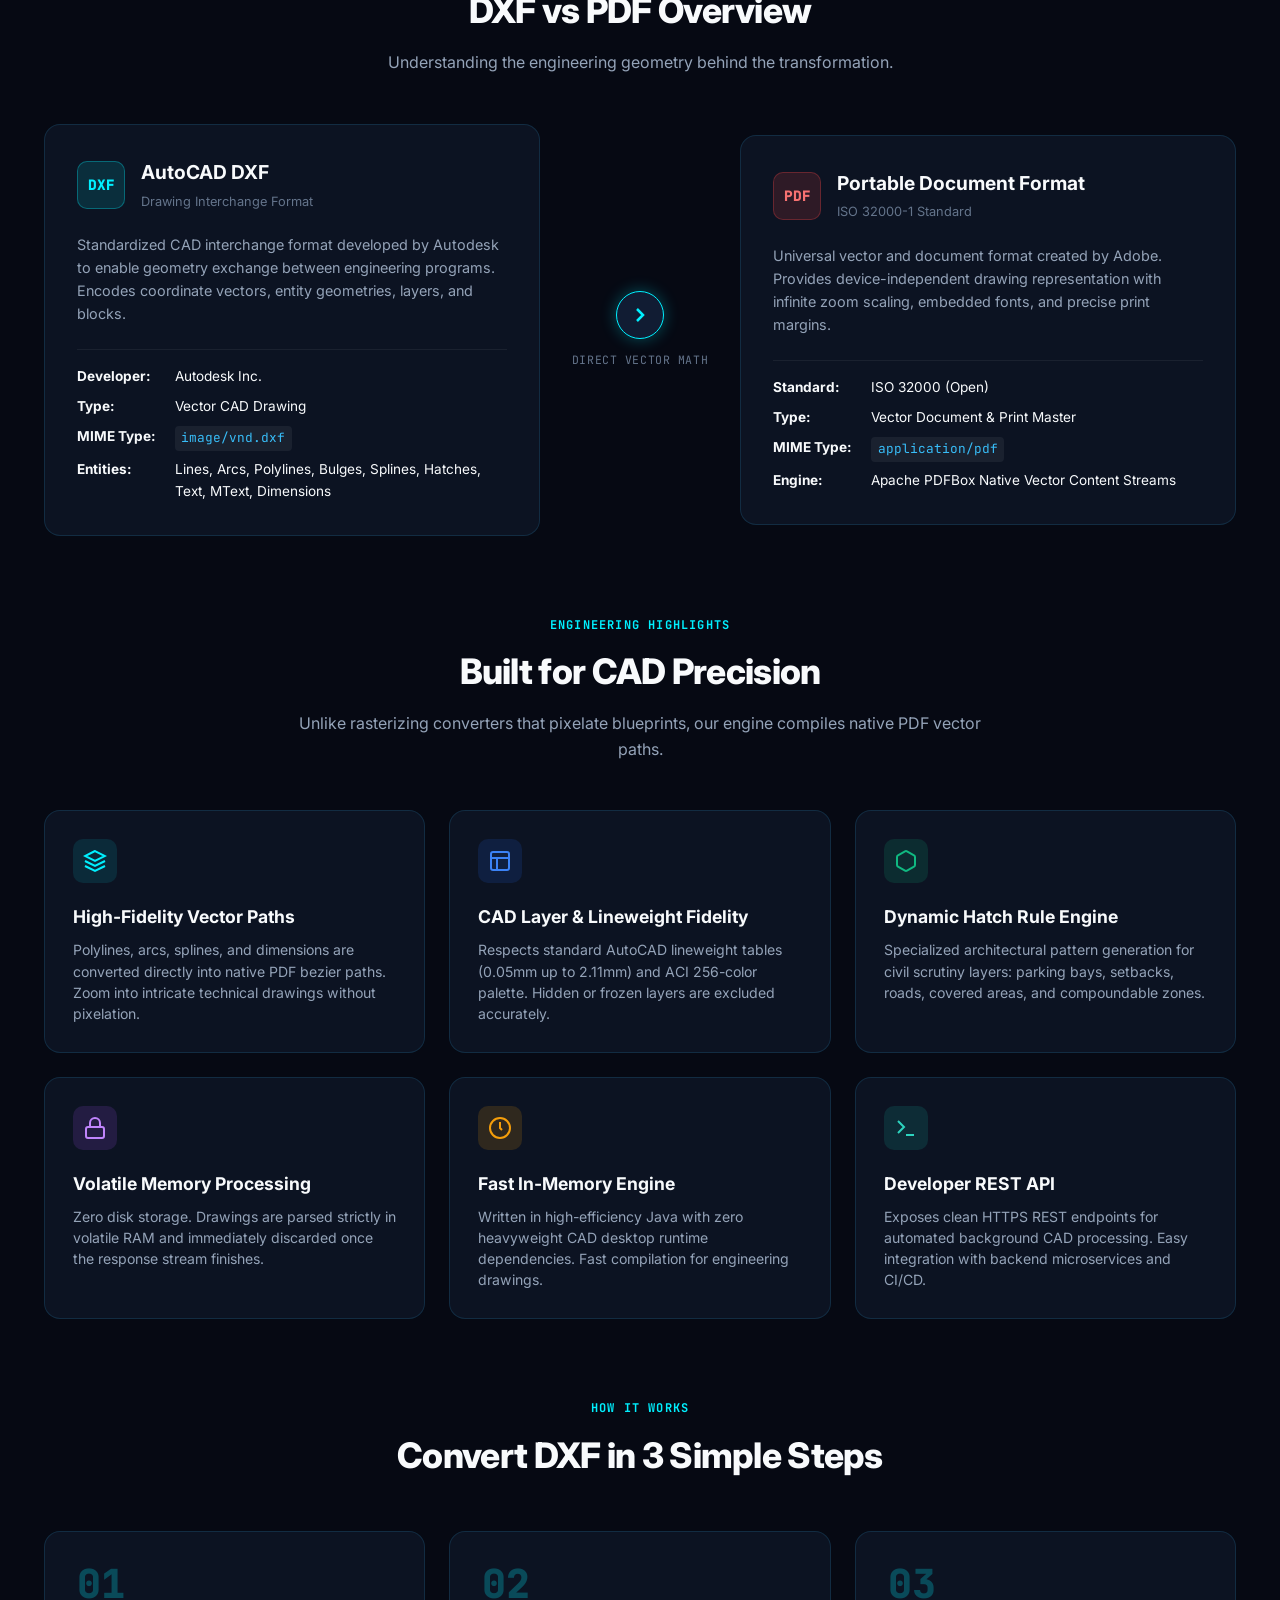
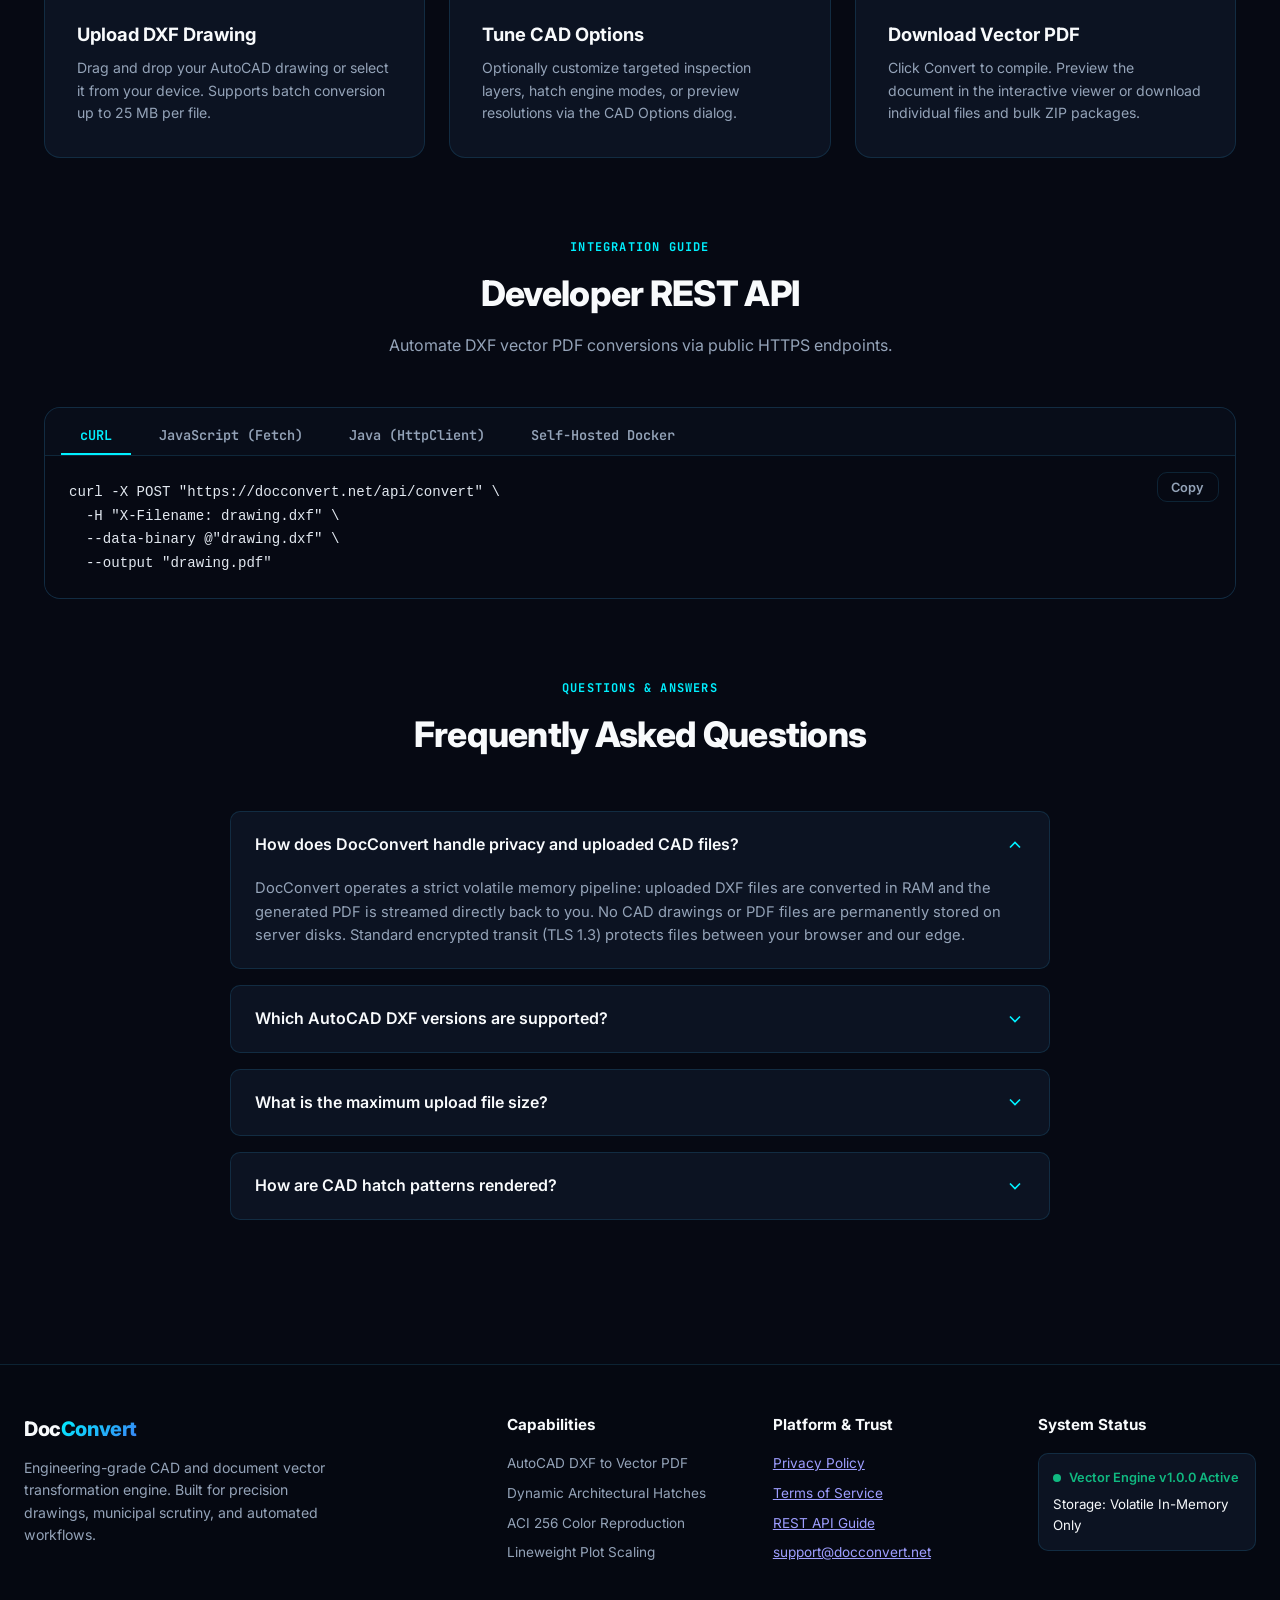
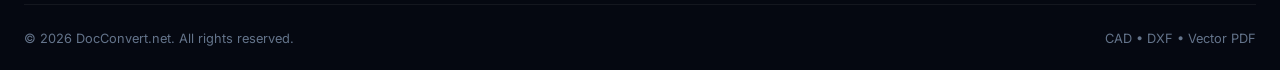
==== commit b9d001bd: "Fix PDF compression stream optimization, manual CAD conversion flow, and default hatch off - Fix Pdf" ====
--- a/src/main/resources/static/index.html
+++ b/src/main/resources/static/index.html
@@ -212,7 +212,7 @@
                         <div class="global-options-preview">
                             <span class="text-muted">Target:</span>
                             <span class="tag tag-cyan">PDF (Vector)</span>
-                            <span class="tag tag-blue" id="active-engine-badge">Dynamic Hatch: ON</span>
+                            <span class="tag tag-muted" id="active-engine-badge">Hatch: OFF</span>
                         </div>
                         <div class="global-actions">
                             <button type="button" class="btn btn-secondary btn-md" id="btn-global-settings" aria-label="Open CAD Conversion Settings">
@@ -578,11 +578,11 @@
                 <div class="form-group">
                     <label class="form-label" for="opt-hatch-mode">Dynamic Hatch Rule Engine</label>
                     <select class="form-select" id="opt-hatch-mode">
-                        <option value="default" selected>Enabled (Dynamic Architectural & Civil Patterns)</option>
+                        <option value="none" selected>Disabled by Default (Clean Vector Lines)</option>
+                        <option value="default">Enabled (Dynamic Architectural &amp; Civil Patterns)</option>
                         <option value="all">Force All Hatches as Solid</option>
-                        <option value="none">Disable Hatch Rendering</option>
                     </select>
-                    <span class="form-help">Controls whether specialized civil patterns (parking, road, compoundable) are drawn.</span>
+                    <span class="form-help">Hatching is disabled by default for clean blueprints. Select an option above if you need colored pattern fills.</span>
                 </div>
 
                 <div class="form-group">
@@ -751,6 +751,6 @@
     </footer>
 
     <!-- App JavaScript -->
-    <script src="app.js"></script>
+    <script src="app.js?v=3"></script>
 </body>
 </html>
--- a/src/main/resources/static/styles.css
+++ b/src/main/resources/static/styles.css
@@ -172,7 +172,7 @@
 .nav-links {
     display: flex;
     align-items: center;
-    gap: 1.75rem;
+    gap: 1.5rem;
 }
 
 .nav-link {
@@ -185,6 +185,153 @@
 
 .nav-link:hover, .nav-link.active {
     color: var(--cyan-primary);
+}
+
+/* Navigation Dropdown */
+.nav-dropdown {
+    position: relative;
+    display: inline-flex;
+    align-items: center;
+}
+
+.nav-dropdown-toggle {
+    display: inline-flex;
+    align-items: center;
+    gap: 0.45rem;
+    padding: 0.4rem 0.85rem;
+    background: rgba(56, 189, 248, 0.08);
+    border: 1px solid rgba(56, 189, 248, 0.22);
+    border-radius: var(--radius-md);
+    color: var(--text-primary);
+    font-size: 0.88rem;
+    font-weight: 600;
+    font-family: var(--font-sans);
+    cursor: pointer;
+    transition: all 0.2s ease;
+}
+
+.nav-dropdown-toggle:hover,
+.nav-dropdown-toggle.active,
+.nav-dropdown:hover .nav-dropdown-toggle,
+.nav-dropdown.is-open .nav-dropdown-toggle {
+    background: rgba(0, 240, 255, 0.14);
+    border-color: var(--cyan-primary);
+    color: var(--cyan-primary);
+    box-shadow: 0 0 12px rgba(0, 240, 255, 0.25);
+}
+
+.nav-dropdown-toggle svg {
+    transition: transform 0.25s ease;
+}
+
+.nav-dropdown:hover .nav-dropdown-toggle svg,
+.nav-dropdown.is-open .nav-dropdown-toggle svg {
+    transform: rotate(180deg);
+}
+
+.nav-dropdown-menu {
+    position: absolute;
+    top: calc(100% + 10px);
+    left: 0;
+    width: 310px;
+    background: rgba(10, 16, 32, 0.96);
+    backdrop-filter: blur(24px);
+    -webkit-backdrop-filter: blur(24px);
+    border: 1px solid rgba(56, 189, 248, 0.25);
+    border-radius: var(--radius-lg);
+    box-shadow: 0 20px 48px rgba(0, 0, 0, 0.75), 0 0 24px rgba(0, 240, 255, 0.12);
+    padding: 0.65rem;
+    z-index: 1000;
+    opacity: 0;
+    visibility: hidden;
+    pointer-events: none;
+    transform: translateY(-8px);
+    transition: opacity 0.2s cubic-bezier(0.16, 1, 0.3, 1), transform 0.2s cubic-bezier(0.16, 1, 0.3, 1), visibility 0.2s;
+}
+
+/* Hover bridge to keep dropdown open during mouse travel */
+.nav-dropdown-menu::before {
+    content: '';
+    position: absolute;
+    top: -12px;
+    left: 0;
+    right: 0;
+    height: 12px;
+}
+
+.nav-dropdown:hover .nav-dropdown-menu,
+.nav-dropdown.is-open .nav-dropdown-menu,
+.nav-dropdown:focus-within .nav-dropdown-menu {
+    opacity: 1;
+    visibility: visible;
+    pointer-events: auto;
+    transform: translateY(0);
+}
+
+.dropdown-group-title {
+    font-size: 0.68rem;
+    font-weight: 700;
+    font-family: var(--font-mono);
+    text-transform: uppercase;
+    letter-spacing: 0.08em;
+    color: var(--cyan-primary);
+    padding: 0.4rem 0.65rem 0.25rem;
+}
+
+.dropdown-divider {
+    height: 1px;
+    background: rgba(56, 189, 248, 0.12);
+    margin: 0.4rem 0;
+}
+
+.dropdown-item {
+    display: flex;
+    align-items: center;
+    gap: 0.75rem;
+    padding: 0.55rem 0.65rem;
+    border-radius: var(--radius-md);
+    text-decoration: none;
+    color: var(--text-primary);
+    transition: all 0.18s ease;
+}
+
+.dropdown-item:hover, .dropdown-item.active {
+    background: rgba(0, 240, 255, 0.08);
+    border: 1px solid rgba(0, 240, 255, 0.2);
+}
+
+.dropdown-item-icon {
+    width: 32px;
+    height: 32px;
+    border-radius: var(--radius-sm);
+    background: rgba(56, 189, 248, 0.12);
+    border: 1px solid rgba(56, 189, 248, 0.25);
+    color: var(--cyan-primary);
+    display: flex;
+    align-items: center;
+    justify-content: center;
+    font-size: 0.72rem;
+    font-weight: 800;
+    font-family: var(--font-mono);
+    flex-shrink: 0;
+}
+
+.dropdown-item-info {
+    display: flex;
+    flex-direction: column;
+}
+
+.dropdown-item-title {
+    font-size: 0.88rem;
+    font-weight: 600;
+    color: #F8FAFC;
+    line-height: 1.25;
+}
+
+.dropdown-item-desc {
+    font-size: 0.72rem;
+    color: var(--text-secondary);
+    line-height: 1.3;
 }
 
 .nav-actions {
@@ -379,24 +526,29 @@
 }
 
 .converter-card {
-    background: var(--bg-card);
-    backdrop-filter: blur(20px);
-    border: 1px solid var(--border-color);
+    background: linear-gradient(180deg, rgba(14, 23, 44, 0.9) 0%, rgba(8, 14, 28, 0.98) 100%);
+    backdrop-filter: blur(24px);
+    -webkit-backdrop-filter: blur(24px);
+    border: 2px dashed rgba(56, 189, 248, 0.32);
     border-radius: var(--radius-xl);
-    box-shadow: var(--shadow-md), 0 0 40px rgba(0, 240, 255, 0.05);
+    box-shadow: 0 16px 45px rgba(0, 0, 0, 0.6), 0 0 35px rgba(0, 240, 255, 0.08);
     overflow: hidden;
     position: relative;
-    transition: border-color 0.3s ease, box-shadow 0.3s ease;
-}
-
-.converter-card.drag-over {
+    transition: all 0.3s cubic-bezier(0.16, 1, 0.3, 1);
+}
+
+.converter-card:hover,
+.converter-card.drag-over,
+.converter-card.drag-active {
     border-color: var(--cyan-primary);
-    box-shadow: 0 0 35px rgba(0, 240, 255, 0.25);
+    border-style: solid;
+    box-shadow: 0 20px 55px rgba(0, 0, 0, 0.75), 0 0 45px rgba(0, 240, 255, 0.25);
+    transform: translateY(-2px);
 }
 
 /* Dropzone Content */
 .dropzone-content {
-    padding: 4.5rem 2rem;
+    padding: 4rem 2rem;
     text-align: center;
     display: flex;
     flex-direction: column;
@@ -405,33 +557,38 @@
 }
 
 .cad-crosshair-icon {
-    width: 72px;
-    height: 72px;
+    width: 76px;
+    height: 76px;
     margin-bottom: 1.5rem;
     color: var(--cyan-primary);
-    transition: transform 0.3s ease;
+    filter: drop-shadow(0 0 12px rgba(0, 240, 255, 0.4));
+    transition: transform 0.4s cubic-bezier(0.16, 1, 0.3, 1);
 }
 
 .converter-card:hover .cad-crosshair-icon {
-    transform: scale(1.08) rotate(4deg);
+    transform: scale(1.1) rotate(6deg);
 }
 
 .drop-title {
-    font-size: 1.6rem;
-    font-weight: 700;
-    margin-bottom: 0.5rem;
+    font-size: 1.75rem;
+    font-weight: 800;
+    margin-bottom: 0.6rem;
+    color: #FFFFFF;
+    letter-spacing: -0.02em;
 }
 
 .drop-desc {
     color: var(--text-secondary);
-    font-size: 0.95rem;
+    font-size: 1rem;
     margin-bottom: 2rem;
+    max-width: 580px;
+    line-height: 1.5;
 }
 
 .drop-buttons {
     display: flex;
     align-items: center;
-    gap: 1rem;
+    gap: 1.25rem;
     margin-bottom: 2rem;
     flex-wrap: wrap;
     justify-content: center;
@@ -1937,3 +2094,203 @@
         grid-template-columns: 1fr;
     }
 }
+
+/* ==========================================================================
+   Tools Hub Grid & Cards (Modern CAD Blueprint Suite)
+   ========================================================================== */
+.tools-grid {
+    display: grid;
+    grid-template-columns: repeat(auto-fit, minmax(280px, 1fr));
+    gap: 1.5rem;
+    margin-top: 2rem;
+}
+
+.tool-hub-card {
+    background: linear-gradient(180deg, rgba(16, 26, 48, 0.85) 0%, rgba(10, 16, 32, 0.95) 100%);
+    backdrop-filter: blur(16px);
+    -webkit-backdrop-filter: blur(16px);
+    border: 1px solid rgba(56, 189, 248, 0.2);
+    border-radius: var(--radius-xl);
+    padding: 1.75rem;
+    display: flex;
+    flex-direction: column;
+    justify-content: space-between;
+    text-decoration: none;
+    color: inherit;
+    transition: all 0.3s cubic-bezier(0.16, 1, 0.3, 1);
+    position: relative;
+    overflow: hidden;
+}
+
+.tool-hub-card::before {
+    content: '';
+    position: absolute;
+    top: 0;
+    left: 0;
+    right: 0;
+    height: 2px;
+    background: linear-gradient(90deg, transparent, var(--cyan-primary), transparent);
+    opacity: 0;
+    transition: opacity 0.3s ease;
+}
+
+.tool-hub-card:hover {
+    border-color: rgba(0, 240, 255, 0.45);
+    transform: translateY(-4px);
+    box-shadow: 0 16px 36px rgba(0, 0, 0, 0.6), 0 0 25px rgba(0, 240, 255, 0.15);
+}
+
+.tool-hub-card:hover::before {
+    opacity: 1;
+}
+
+.tool-card-header {
+    display: flex;
+    align-items: center;
+    justify-content: space-between;
+    margin-bottom: 1.25rem;
+}
+
+.tool-card-icon {
+    width: 44px;
+    height: 44px;
+    border-radius: var(--radius-md);
+    background: linear-gradient(135deg, rgba(0, 240, 255, 0.18) 0%, rgba(37, 99, 235, 0.18) 100%);
+    border: 1px solid rgba(0, 240, 255, 0.35);
+    color: var(--cyan-primary);
+    display: flex;
+    align-items: center;
+    justify-content: center;
+    font-size: 0.85rem;
+    font-weight: 800;
+    font-family: var(--font-mono);
+    box-shadow: 0 0 16px rgba(0, 240, 255, 0.15);
+}
+
+.tool-card-icon.blue-variant {
+    background: linear-gradient(135deg, rgba(37, 99, 235, 0.25) 0%, rgba(29, 78, 216, 0.15) 100%);
+    border-color: rgba(59, 130, 246, 0.4);
+    color: #60A5FA;
+    box-shadow: 0 0 16px rgba(37, 99, 235, 0.2);
+}
+
+.tool-card-icon.emerald-variant {
+    background: linear-gradient(135deg, rgba(16, 185, 129, 0.2) 0%, rgba(5, 150, 105, 0.1) 100%);
+    border-color: rgba(16, 185, 129, 0.4);
+    color: #34D399;
+    box-shadow: 0 0 16px rgba(16, 185, 129, 0.15);
+}
+
+.tool-card-title {
+    font-size: 1.25rem;
+    font-weight: 700;
+    color: var(--text-primary);
+    margin-bottom: 0.6rem;
+    letter-spacing: -0.01em;
+}
+
+.tool-card-desc {
+    font-size: 0.88rem;
+    color: var(--text-secondary);
+    line-height: 1.55;
+    margin-bottom: 1.25rem;
+}
+
+.tool-card-tags {
+    display: flex;
+    flex-wrap: wrap;
+    gap: 0.4rem;
+    margin-bottom: 1.25rem;
+}
+
+.tool-card-footer {
+    display: flex;
+    align-items: center;
+    justify-content: space-between;
+    padding-top: 1rem;
+    border-top: 1px solid rgba(255, 255, 255, 0.06);
+}
+
+.tool-card-cta {
+    font-size: 0.85rem;
+    font-weight: 700;
+    color: var(--cyan-primary);
+    display: inline-flex;
+    align-items: center;
+    gap: 0.35rem;
+    transition: transform 0.2s ease, color 0.2s ease;
+}
+
+.tool-hub-card:hover .tool-card-cta {
+    transform: translateX(4px);
+    color: var(--cyan-hover);
+}
+
+/* ==========================================================================
+   Landing Steps Grid (How it works 3-step workflow)
+   ========================================================================== */
+.landing-steps-grid {
+    display: grid;
+    grid-template-columns: repeat(3, 1fr);
+    gap: 1.5rem;
+    margin-top: 2rem;
+}
+
+.landing-step-card {
+    background: linear-gradient(180deg, rgba(16, 26, 48, 0.75) 0%, rgba(10, 16, 30, 0.9) 100%);
+    backdrop-filter: blur(16px);
+    -webkit-backdrop-filter: blur(16px);
+    border: 1px solid rgba(56, 189, 248, 0.18);
+    border-radius: var(--radius-xl);
+    padding: 2rem;
+    position: relative;
+    transition: all 0.3s ease;
+}
+
+.landing-step-card:hover {
+    border-color: rgba(0, 240, 255, 0.4);
+    transform: translateY(-3px);
+    box-shadow: 0 12px 30px rgba(0, 0, 0, 0.5), 0 0 20px rgba(0, 240, 255, 0.1);
+}
+
+.step-num {
+    font-family: var(--font-mono);
+    font-size: 2.5rem;
+    font-weight: 800;
+    color: rgba(0, 240, 255, 0.25);
+    line-height: 1;
+    margin-bottom: 1rem;
+    transition: color 0.3s ease, text-shadow 0.3s ease;
+}
+
+.landing-step-card:hover .step-num {
+    color: var(--cyan-primary);
+    text-shadow: 0 0 20px rgba(0, 240, 255, 0.5);
+}
+
+.landing-step-title {
+    font-size: 1.15rem;
+    font-weight: 700;
+    color: var(--text-primary);
+    margin-bottom: 0.6rem;
+}
+
+.landing-step-desc {
+    font-size: 0.88rem;
+    color: var(--text-secondary);
+    line-height: 1.6;
+}
+
+@media (max-width: 860px) {
+    .landing-steps-grid {
+        grid-template-columns: 1fr;
+    }
+
+    .nav-links {
+        gap: 0.85rem;
+    }
+
+    .nav-link {
+        font-size: 0.82rem;
+    }
+}
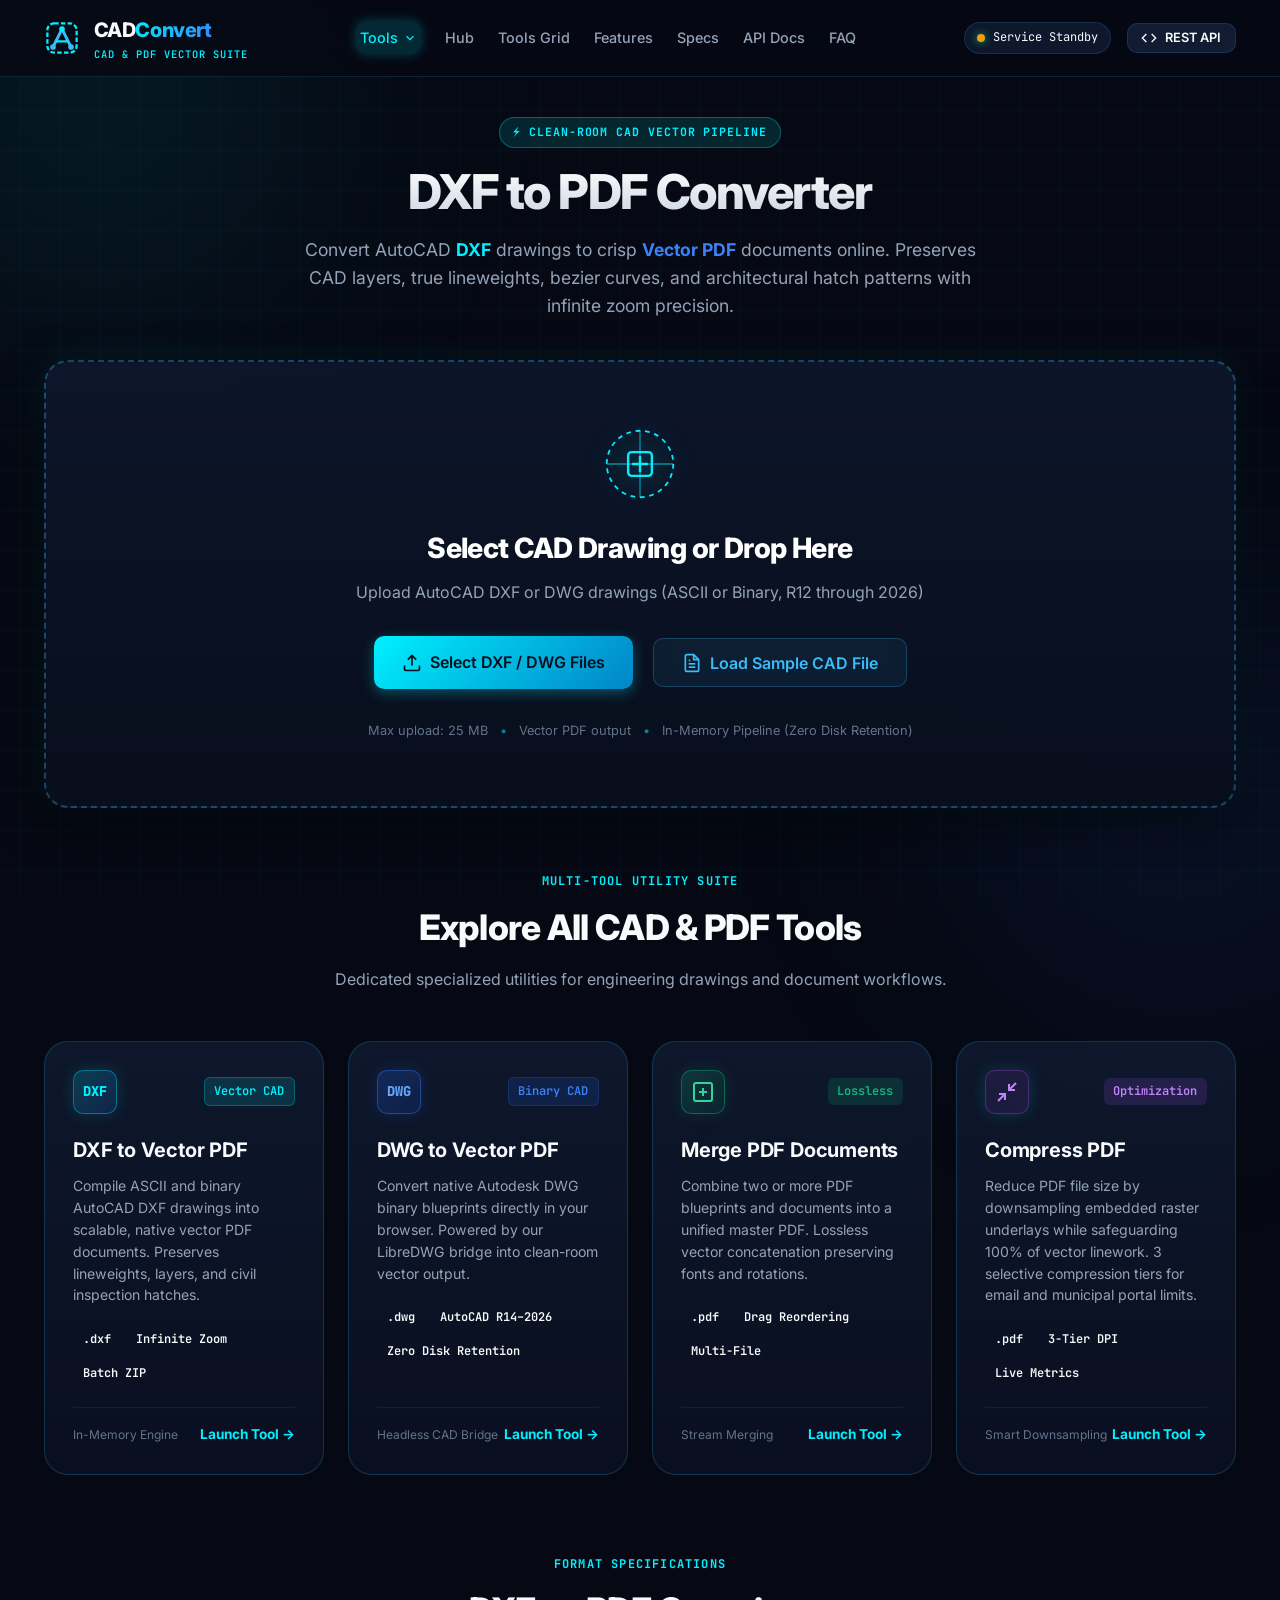
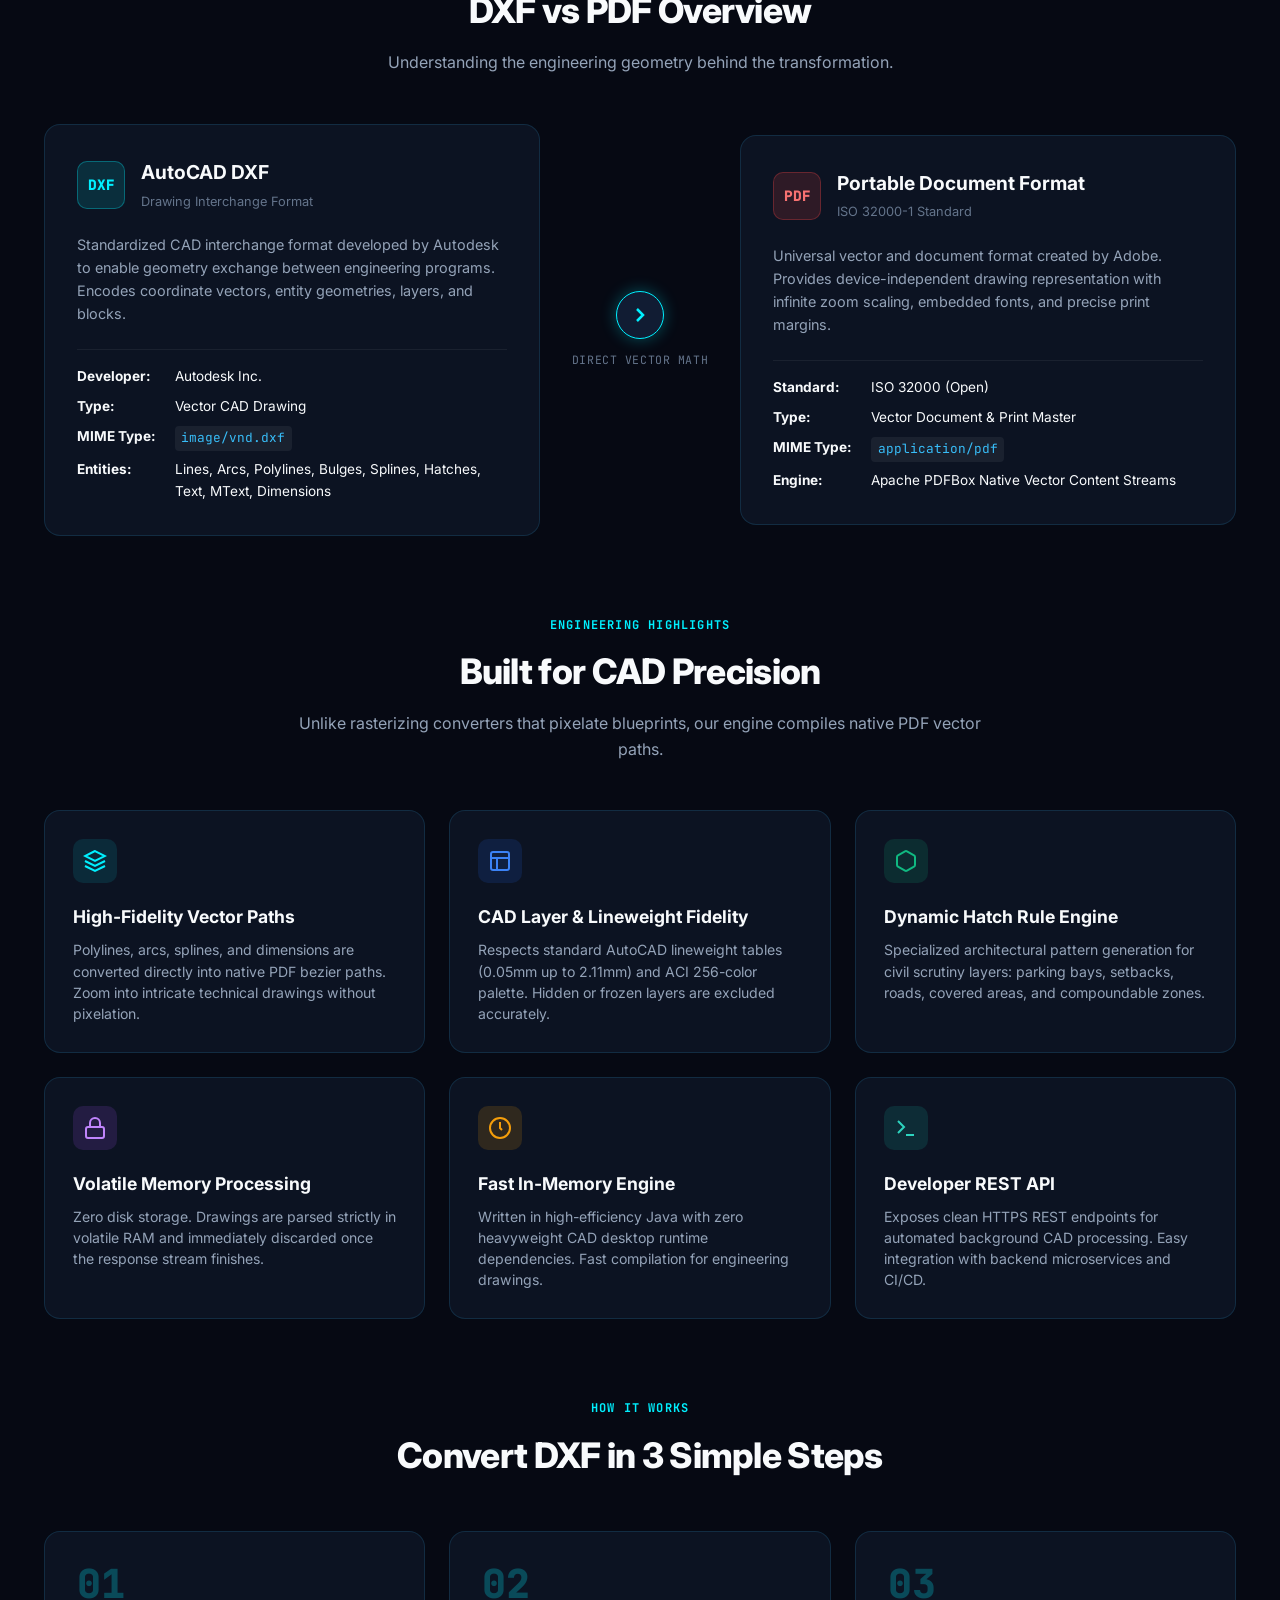
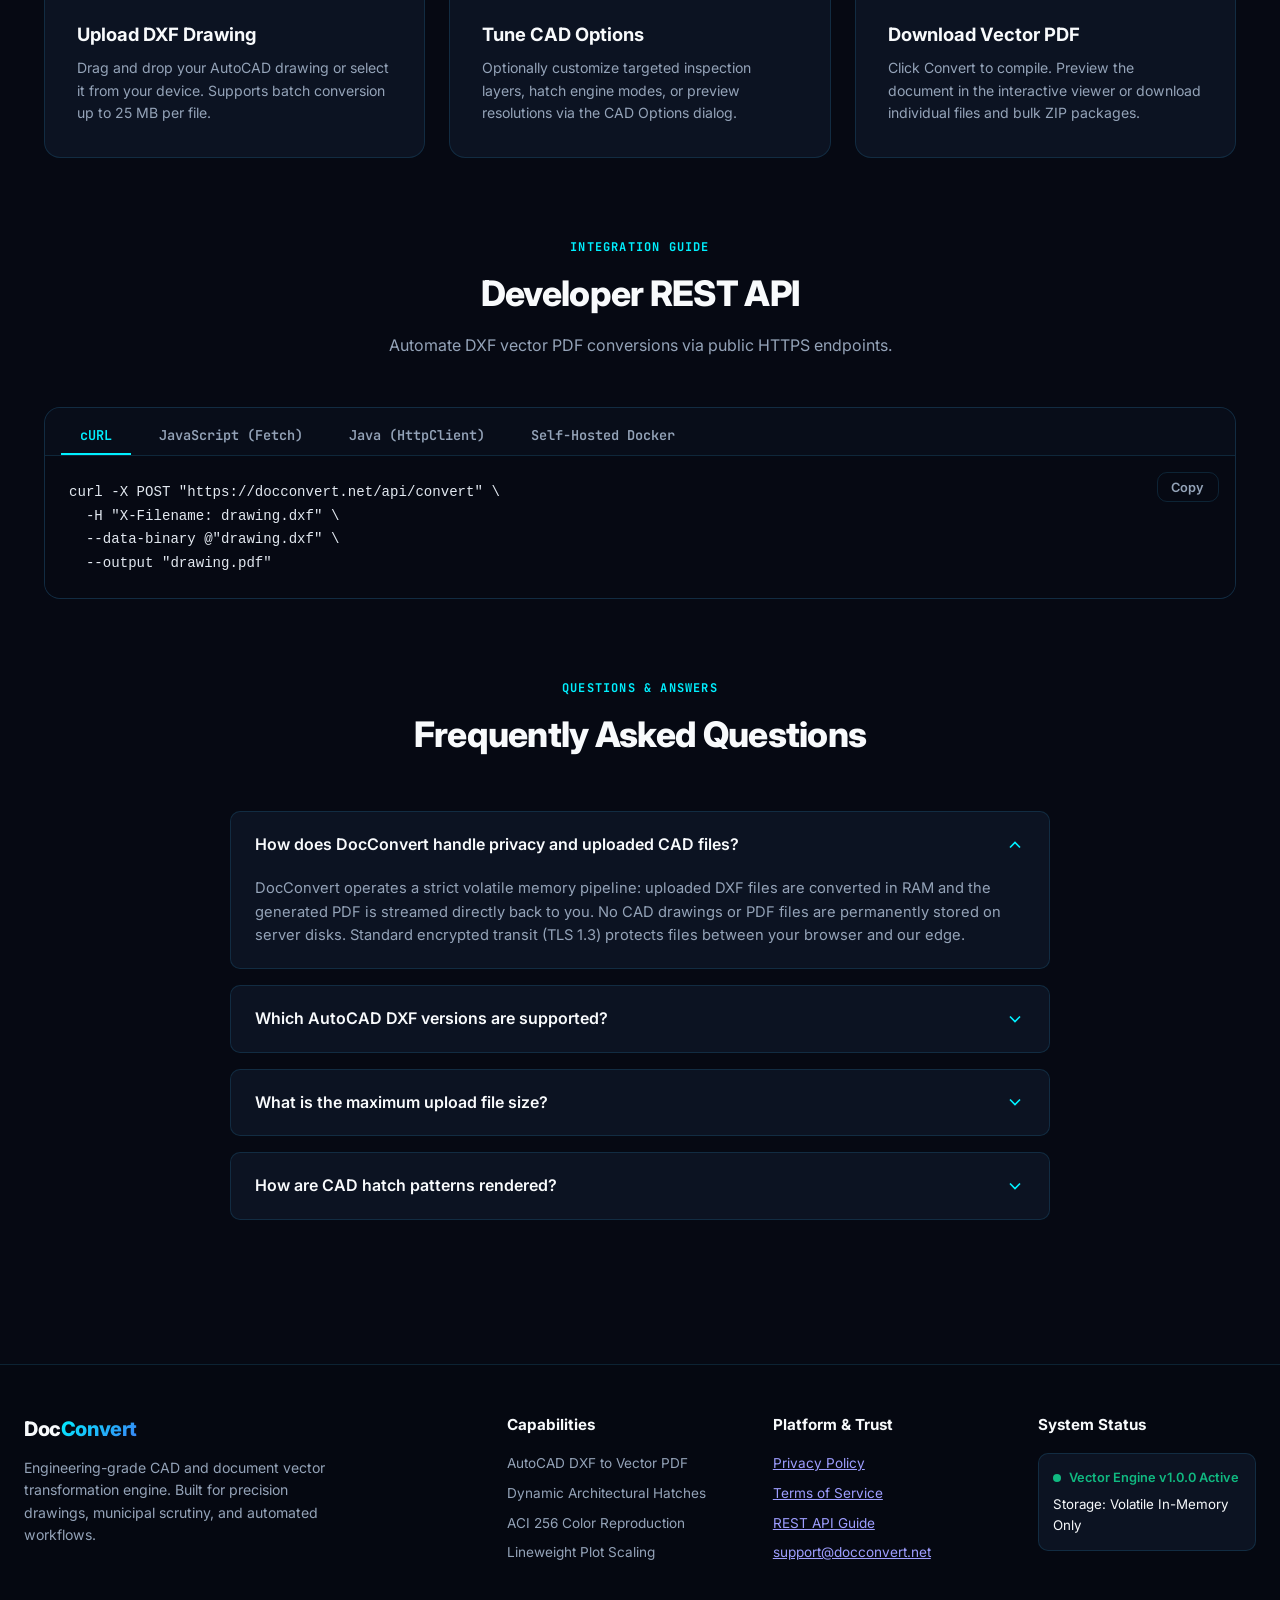
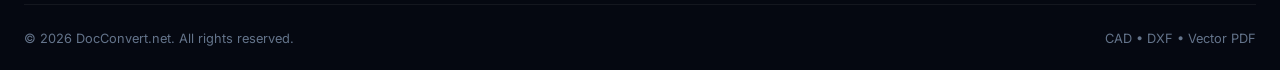
==== commit 5eed30e8: "Step 1: Audit and harden Merge PDF & Compress PDF tools with real CAD inputs and accurate marketing " ====
--- a/src/main/resources/static/index.html
+++ b/src/main/resources/static/index.html
@@ -326,7 +326,7 @@
                         </div>
                         <h3 class="tool-card-title">Compress PDF</h3>
                         <p class="tool-card-desc">
-                            Reduce PDF file size up to 80% while safeguarding vector linework. 3 selective compression tiers for email, archiving, and municipal portals.
+                            Reduce PDF file size by downsampling embedded raster underlays while safeguarding 100% of vector linework. 3 selective compression tiers for email and municipal portal limits.
                         </p>
                         <div class="tool-card-tags">
                             <span class="tag">.pdf</span>
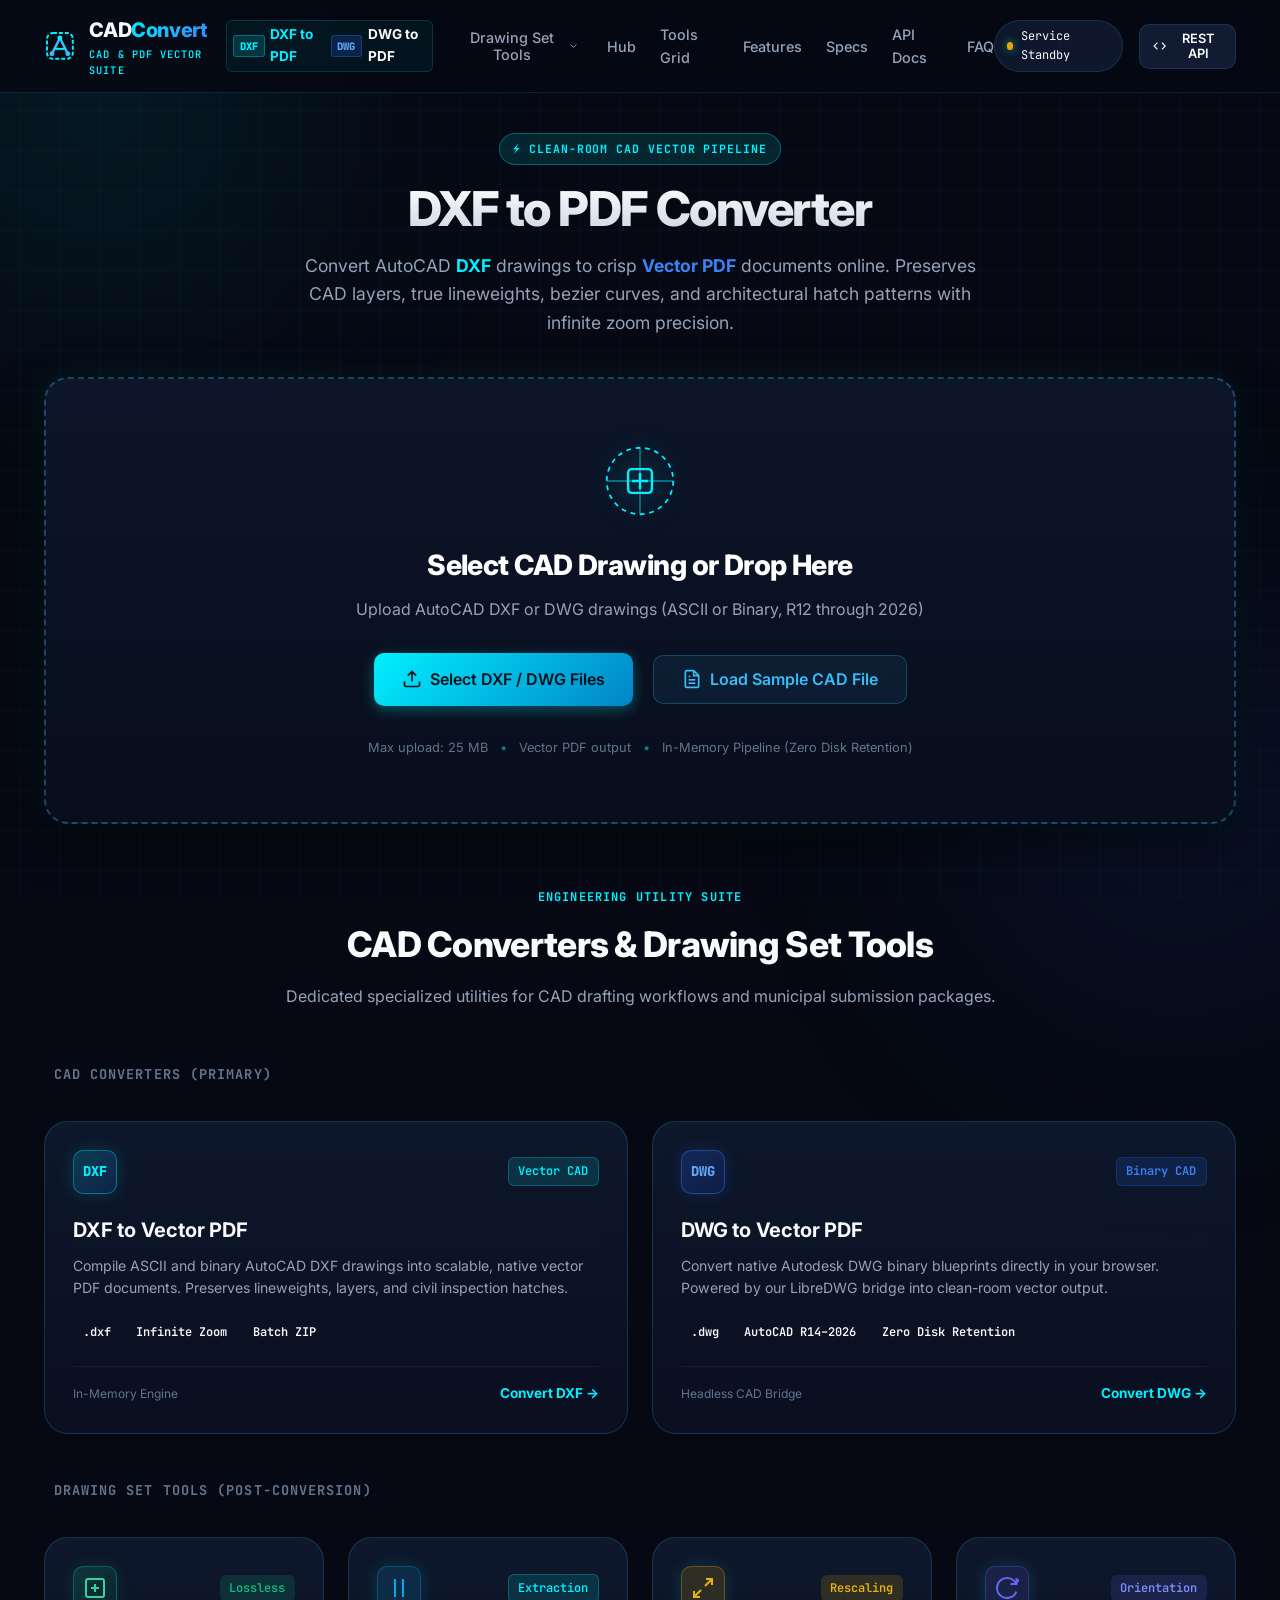
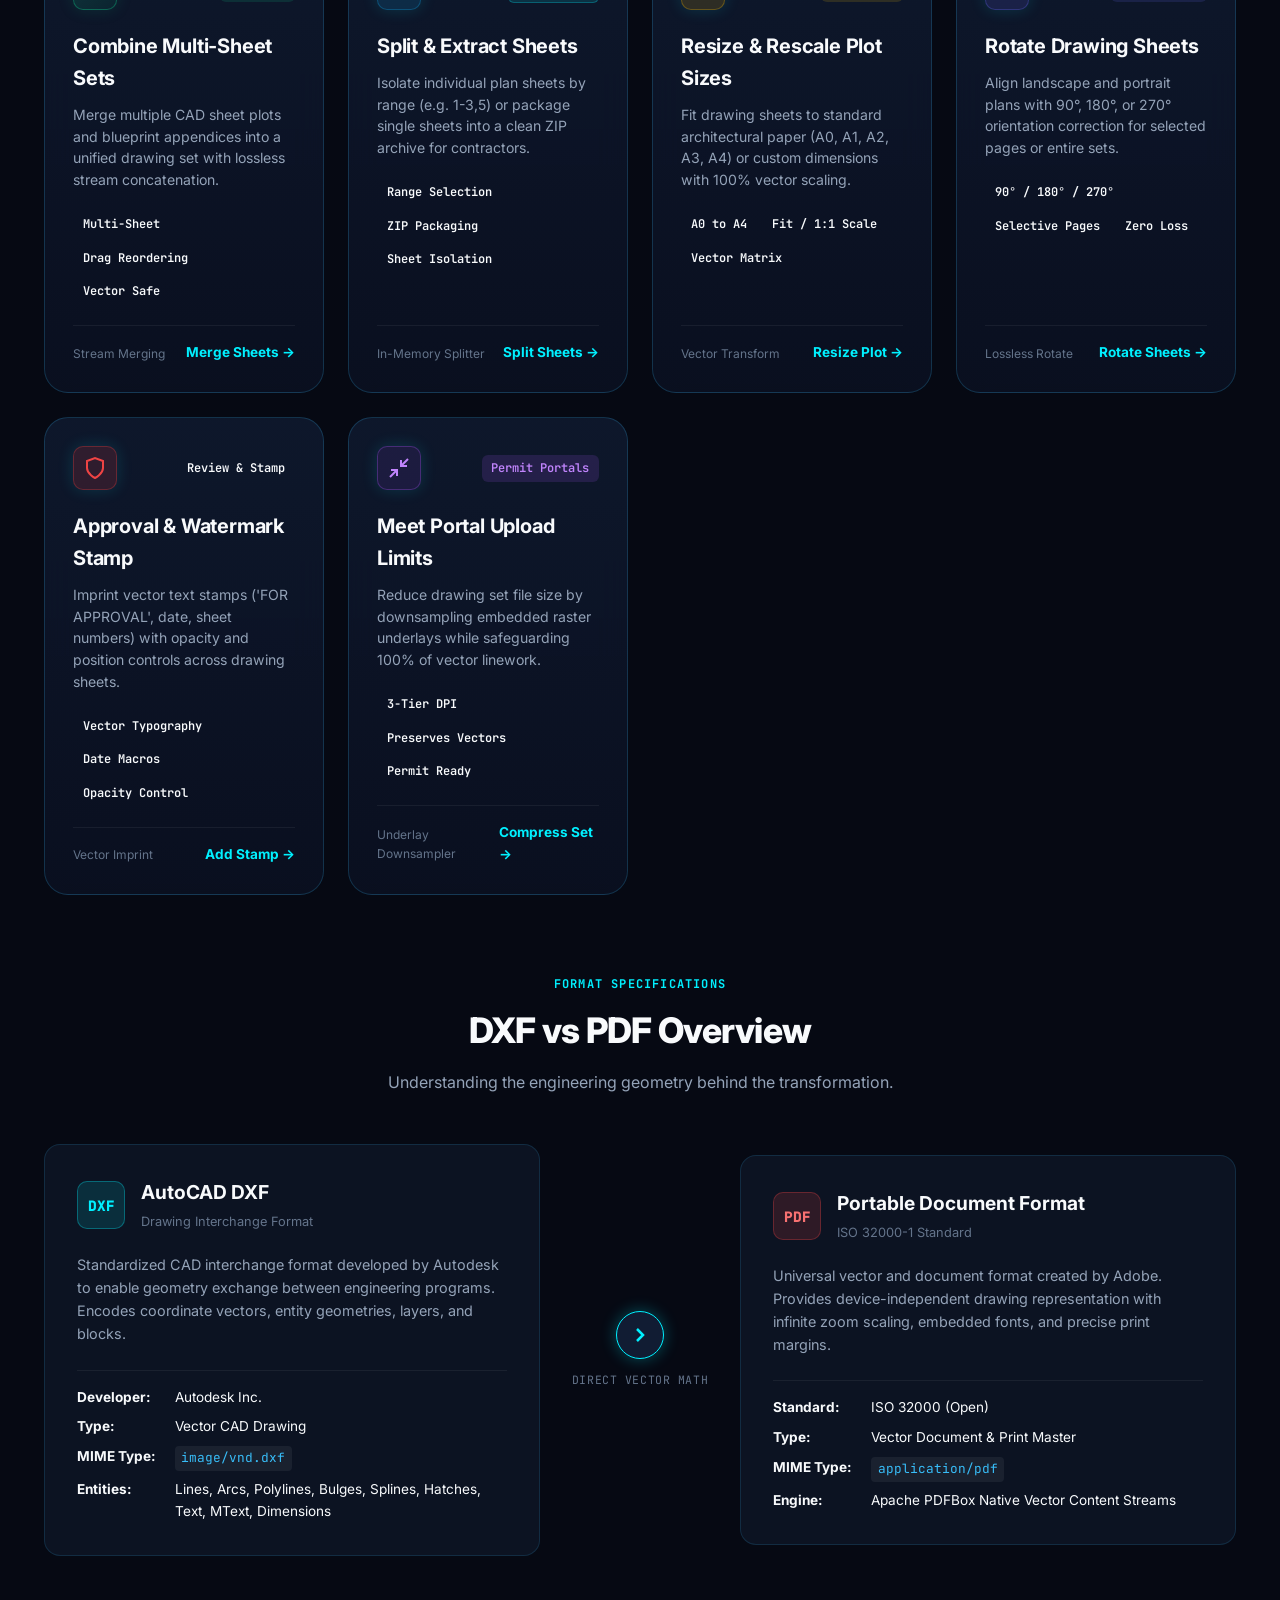
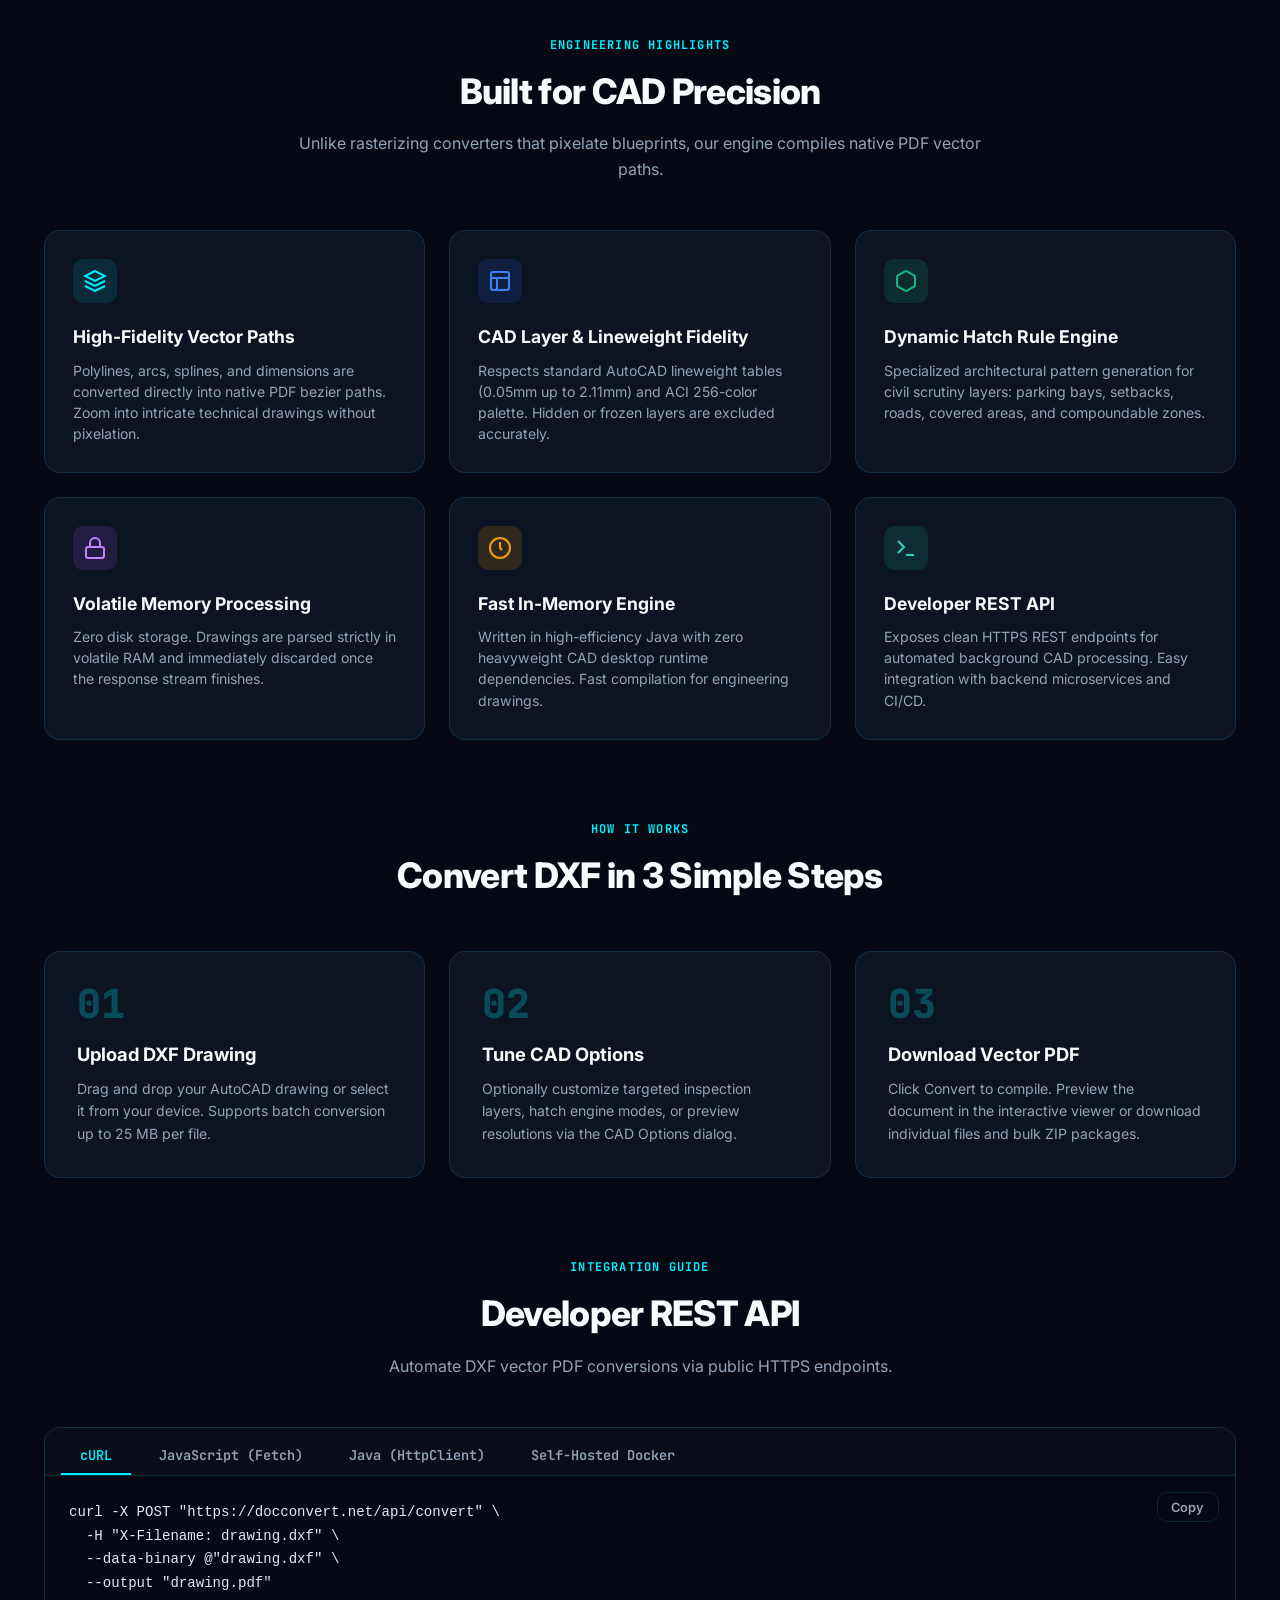
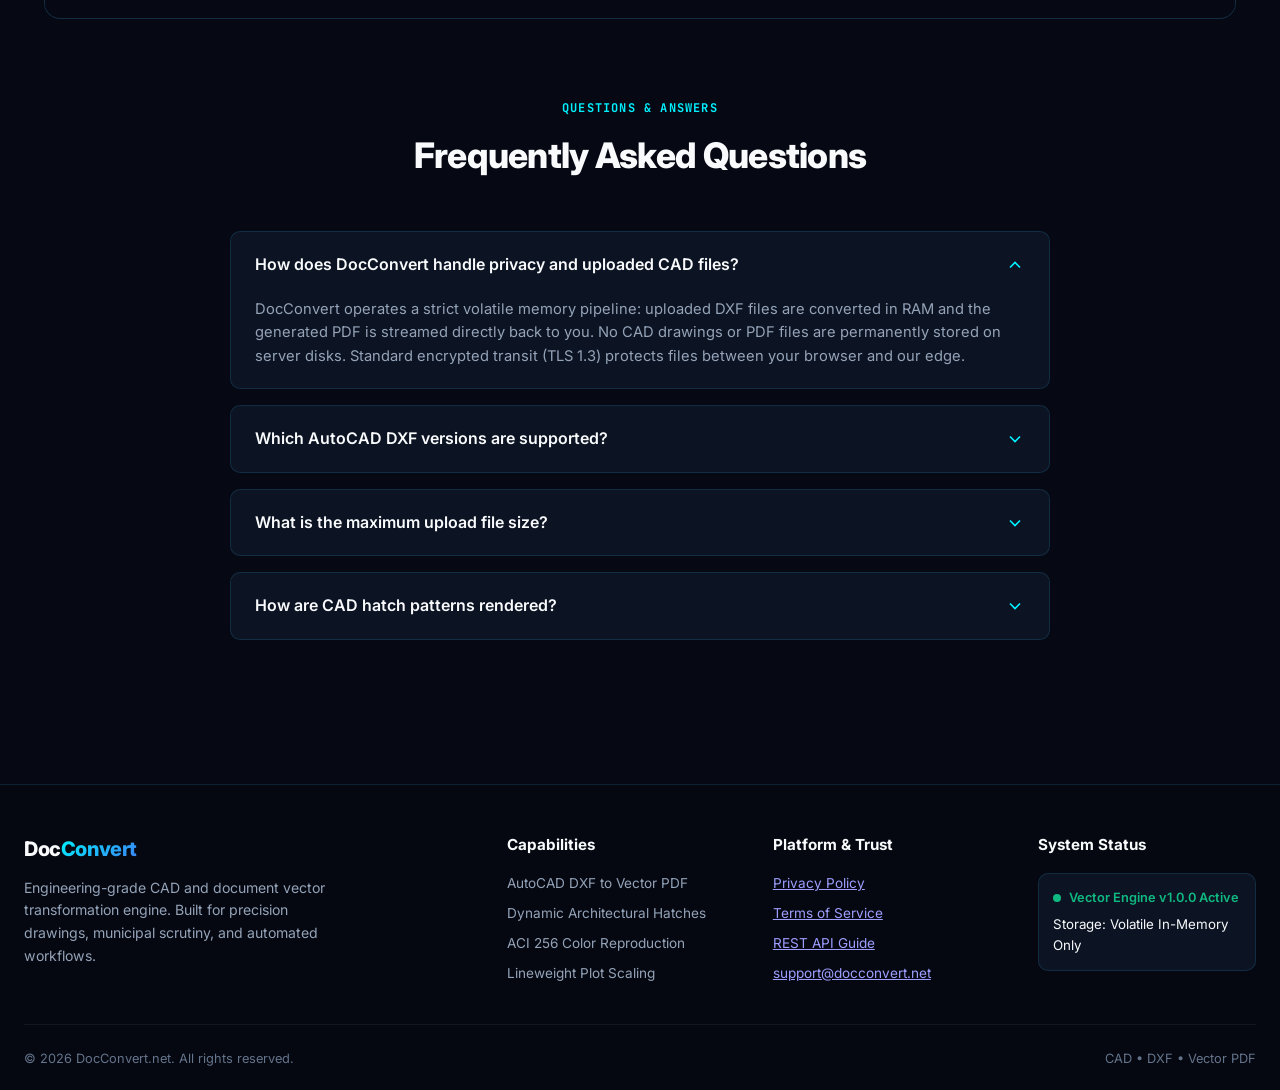
==== commit 214a1406: "Step 4: Restructure navigation and messaging with CAD-first prominent layout, drawing-set terms, uni" ====
--- a/src/main/resources/static/index.html
+++ b/src/main/resources/static/index.html
@@ -3,16 +3,16 @@
 <head>
     <meta charset="UTF-8">
     <meta name="viewport" content="width=device-width, initial-scale=1.0">
-    <title>DXF to PDF Converter | DocConvert Online CAD Studio</title>
-    <meta name="description" content="High-fidelity AutoCAD DXF to Vector PDF converter. Clean-room vector engine with CAD layer control, lineweights, architectural hatches, and in-memory processing.">
+    <title>CAD to PDF Converter - Vector DXF &amp; DWG Blueprint Suite | CADConvert</title>
+    <meta name="description" content="Convert AutoCAD DXF and DWG drawings to crisp vector PDF documents online. Includes Drawing Set Tools: merge sheets, resize to A1/A0, apply approval stamps, and compress for municipal portal limits. Zero disk retention.">
     <link rel="canonical" href="https://docconvert.net/">
-    <meta property="og:title" content="DocConvert | DXF to Vector PDF Converter">
-    <meta property="og:description" content="Convert AutoCAD DXF drawings to high-precision vector PDF documents. In-memory conversion with zero permanent disk storage.">
+    <meta property="og:title" content="CAD to PDF Converter - Vector DXF &amp; DWG Blueprint Suite | CADConvert">
+    <meta property="og:description" content="Convert AutoCAD DXF &amp; DWG drawings to vector PDF documents in volatile memory with secondary drawing set tools.">
     <meta property="og:type" content="website">
     <meta property="og:url" content="https://docconvert.net/">
     <meta name="twitter:card" content="summary">
-    <meta name="twitter:title" content="DocConvert | DXF to Vector PDF Converter">
-    <meta name="twitter:description" content="Convert AutoCAD DXF drawings to vector PDF documents in volatile memory.">
+    <meta name="twitter:title" content="CAD to PDF Converter - Vector DXF &amp; DWG Blueprint Suite | CADConvert">
+    <meta name="twitter:description" content="Convert AutoCAD DXF and DWG drawings to vector PDF documents in volatile memory with Drawing Set Tools.">
 
     <!-- Favicon & App Icons -->
     <link rel="icon" type="image/svg+xml" href="/favicon.svg">
@@ -53,36 +53,69 @@
             </a>
 
             <nav class="nav-links" aria-label="Main Navigation">
-                <div class="nav-dropdown">
-                    <button class="nav-dropdown-toggle active" aria-expanded="false" id="tools-dropdown-btn">
-                        <span>Tools</span>
+                <!-- CAD Converters: Prominent First -->
+                <div class="nav-cad-group">
+                    <a href="/dxf-to-pdf" class="nav-link nav-link-cad active" title="Convert AutoCAD DXF drawings to Vector PDF">
+                        <span class="nav-badge-dxf">DXF</span>
+                        <span>DXF to PDF</span>
+                    </a>
+                    <a href="/dwg-to-pdf" class="nav-link nav-link-cad" title="Convert native DWG drawings to Vector PDF">
+                        <span class="nav-badge-dwg">DWG</span>
+                        <span>DWG to PDF</span>
+                    </a>
+                </div>
+
+                <!-- Drawing Set Tools: Secondary Dropdown -->
+                <div class="nav-dropdown" id="tools-dropdown">
+                    <button class="nav-dropdown-toggle" aria-expanded="false" id="tools-dropdown-btn">
+                        <span>Drawing Set Tools</span>
                         <svg width="14" height="14" viewBox="0 0 24 24" fill="none" stroke="currentColor" stroke-width="2"><polyline points="6 9 12 15 18 9"/></svg>
                     </button>
                     <div class="nav-dropdown-menu" id="tools-dropdown-menu">
-                        <div class="dropdown-group-title">CAD Converters</div>
-                        <a href="/dxf-to-pdf" class="dropdown-item">
-                            <div class="dropdown-item-icon">DXF</div>
-                            <div class="dropdown-item-info">
-                                <span class="dropdown-item-title">DXF to PDF</span>
-                                <span class="dropdown-item-desc">Vector CAD drawing conversion</span>
-                            </div>
-                        </a>
-                        <a href="/dwg-to-pdf" class="dropdown-item">
-                            <div class="dropdown-item-icon">DWG</div>
-                            <div class="dropdown-item-info">
-                                <span class="dropdown-item-title">DWG to PDF</span>
-                                <span class="dropdown-item-desc">Native AutoCAD binary support</span>
-                            </div>
-                        </a>
-                        <div class="dropdown-divider"></div>
-                        <div class="dropdown-group-title">PDF Optimization</div>
+                        <div class="dropdown-group-title">Drawing Set Tools</div>
                         <a href="/merge-pdf" class="dropdown-item">
                             <div class="dropdown-item-icon">
                                 <svg width="16" height="16" viewBox="0 0 24 24" fill="none" stroke="currentColor" stroke-width="2"><rect x="3" y="3" width="18" height="18" rx="2"/><path d="M12 8v8M8 12h8"/></svg>
                             </div>
                             <div class="dropdown-item-info">
-                                <span class="dropdown-item-title">Merge PDF</span>
-                                <span class="dropdown-item-desc">Combine multi-sheet sets</span>
+                                <span class="dropdown-item-title">Merge Drawing Sets</span>
+                                <span class="dropdown-item-desc">Combine multi-sheet blueprint sets</span>
+                            </div>
+                        </a>
+                        <a href="/split-pdf" class="dropdown-item">
+                            <div class="dropdown-item-icon">
+                                <svg width="16" height="16" viewBox="0 0 24 24" fill="none" stroke="currentColor" stroke-width="2"><path d="M16 3v18M8 3v18"/></svg>
+                            </div>
+                            <div class="dropdown-item-info">
+                                <span class="dropdown-item-title">Split &amp; Extract Sheets</span>
+                                <span class="dropdown-item-desc">Extract pages by range or output ZIP</span>
+                            </div>
+                        </a>
+                        <a href="/resize-pdf" class="dropdown-item">
+                            <div class="dropdown-item-icon">
+                                <svg width="16" height="16" viewBox="0 0 24 24" fill="none" stroke="currentColor" stroke-width="2"><polyline points="15 3 21 3 21 9"/><polyline points="9 21 3 21 3 15"/><line x1="21" y1="3" x2="14" y2="10"/><line x1="3" y1="21" x2="10" y2="14"/></svg>
+                            </div>
+                            <div class="dropdown-item-info">
+                                <span class="dropdown-item-title">Resize &amp; Rescale Pages</span>
+                                <span class="dropdown-item-desc">Fit to A0–A4 or custom plot sizes</span>
+                            </div>
+                        </a>
+                        <a href="/rotate-pdf" class="dropdown-item">
+                            <div class="dropdown-item-icon">
+                                <svg width="16" height="16" viewBox="0 0 24 24" fill="none" stroke="currentColor" stroke-width="2"><path d="M21.5 2v6h-6M21.34 15.57a10 10 0 1 1-.57-8.38l5.67-5.67"/></svg>
+                            </div>
+                            <div class="dropdown-item-info">
+                                <span class="dropdown-item-title">Rotate Drawing Sheets</span>
+                                <span class="dropdown-item-desc">90°, 180°, 270° orientation fix</span>
+                            </div>
+                        </a>
+                        <a href="/stamp-pdf" class="dropdown-item">
+                            <div class="dropdown-item-icon">
+                                <svg width="16" height="16" viewBox="0 0 24 24" fill="none" stroke="currentColor" stroke-width="2"><path d="M12 22s8-4 8-10V5l-8-3-8 3v7c0 6 8 10 8 10z"/></svg>
+                            </div>
+                            <div class="dropdown-item-info">
+                                <span class="dropdown-item-title">Approval &amp; Watermark Stamp</span>
+                                <span class="dropdown-item-desc">Vector text stamp &amp; date macros</span>
                             </div>
                         </a>
                         <a href="/compress-pdf" class="dropdown-item">
@@ -90,8 +123,8 @@
                                 <svg width="16" height="16" viewBox="0 0 24 24" fill="none" stroke="currentColor" stroke-width="2"><polyline points="4 14 10 14 10 20"/><polyline points="20 10 14 10 14 4"/><line x1="14" y1="10" x2="21" y2="3"/><line x1="3" y1="21" x2="10" y2="14"/></svg>
                             </div>
                             <div class="dropdown-item-info">
-                                <span class="dropdown-item-title">Compress PDF</span>
-                                <span class="dropdown-item-desc">Downsample without vector loss</span>
+                                <span class="dropdown-item-title">Compress for Portal Upload</span>
+                                <span class="dropdown-item-desc">Meet municipal permit upload limits</span>
                             </div>
                         </a>
                         <div class="dropdown-divider"></div>
@@ -238,107 +271,217 @@
         <!-- All Tools Section -->
         <section class="section" id="all-tools-section">
             <div class="section-header">
-                <span class="section-tag">MULTI-TOOL UTILITY SUITE</span>
-                <h2 class="section-title">Explore All CAD &amp; PDF Tools</h2>
-                <p class="section-subtitle">Dedicated specialized utilities for engineering drawings and document workflows.</p>
-            </div>
-
-            <div class="tools-grid">
-                <!-- Tool 1: DXF to PDF -->
-                <a href="/dxf-to-pdf" class="tool-hub-card">
-                    <div>
-                        <div class="tool-card-header">
-                            <div class="tool-card-icon">DXF</div>
-                            <span class="tag tag-cyan">Vector CAD</span>
-                        </div>
-                        <h3 class="tool-card-title">DXF to Vector PDF</h3>
-                        <p class="tool-card-desc">
-                            Compile ASCII and binary AutoCAD DXF drawings into scalable, native vector PDF documents. Preserves lineweights, layers, and civil inspection hatches.
-                        </p>
-                        <div class="tool-card-tags">
-                            <span class="tag">.dxf</span>
-                            <span class="tag">Infinite Zoom</span>
-                            <span class="tag">Batch ZIP</span>
-                        </div>
-                    </div>
-                    <div class="tool-card-footer">
-                        <span class="text-muted" style="font-size: 0.75rem;">In-Memory Engine</span>
-                        <span class="tool-card-cta">Launch Tool &rarr;</span>
-                    </div>
-                </a>
-
-                <!-- Tool 2: DWG to PDF -->
-                <a href="/dwg-to-pdf" class="tool-hub-card">
-                    <div>
-                        <div class="tool-card-header">
-                            <div class="tool-card-icon blue-variant">DWG</div>
-                            <span class="tag tag-blue">Binary CAD</span>
-                        </div>
-                        <h3 class="tool-card-title">DWG to Vector PDF</h3>
-                        <p class="tool-card-desc">
-                            Convert native Autodesk DWG binary blueprints directly in your browser. Powered by our LibreDWG bridge into clean-room vector output.
-                        </p>
-                        <div class="tool-card-tags">
-                            <span class="tag">.dwg</span>
-                            <span class="tag">AutoCAD R14–2026</span>
-                            <span class="tag">Zero Disk Retention</span>
-                        </div>
-                    </div>
-                    <div class="tool-card-footer">
-                        <span class="text-muted" style="font-size: 0.75rem;">Headless CAD Bridge</span>
-                        <span class="tool-card-cta">Launch Tool &rarr;</span>
-                    </div>
-                </a>
-
-                <!-- Tool 3: Merge PDF -->
-                <a href="/merge-pdf" class="tool-hub-card">
-                    <div>
-                        <div class="tool-card-header">
-                            <div class="tool-card-icon emerald-variant">
-                                <svg width="24" height="24" viewBox="0 0 24 24" fill="none" stroke="currentColor" stroke-width="2"><rect x="3" y="3" width="18" height="18" rx="2"/><path d="M12 8v8M8 12h8"/></svg>
-                            </div>
-                            <span class="tag" style="background: rgba(16, 185, 129, 0.15); color: #10b981; border-color: rgba(16, 185, 129, 0.3);">Lossless</span>
-                        </div>
-                        <h3 class="tool-card-title">Merge PDF Documents</h3>
-                        <p class="tool-card-desc">
-                            Combine two or more PDF blueprints and documents into a unified master PDF. Lossless vector concatenation preserving fonts and rotations.
-                        </p>
-                        <div class="tool-card-tags">
-                            <span class="tag">.pdf</span>
-                            <span class="tag">Drag Reordering</span>
-                            <span class="tag">Multi-File</span>
-                        </div>
-                    </div>
-                    <div class="tool-card-footer">
-                        <span class="text-muted" style="font-size: 0.75rem;">Stream Merging</span>
-                        <span class="tool-card-cta">Launch Tool &rarr;</span>
-                    </div>
-                </a>
-
-                <!-- Tool 4: Compress PDF -->
-                <a href="/compress-pdf" class="tool-hub-card">
-                    <div>
-                        <div class="tool-card-header">
-                            <div class="tool-card-icon purple-variant">
-                                <svg width="24" height="24" viewBox="0 0 24 24" fill="none" stroke="currentColor" stroke-width="2"><polyline points="4 14 10 14 10 20"/><polyline points="20 10 14 10 14 4"/><line x1="14" y1="10" x2="21" y2="3"/><line x1="3" y1="21" x2="10" y2="14"/></svg>
-                            </div>
-                            <span class="tag" style="background: rgba(168, 85, 247, 0.15); color: #c084fc; border-color: rgba(168, 85, 247, 0.3);">Optimization</span>
-                        </div>
-                        <h3 class="tool-card-title">Compress PDF</h3>
-                        <p class="tool-card-desc">
-                            Reduce PDF file size by downsampling embedded raster underlays while safeguarding 100% of vector linework. 3 selective compression tiers for email and municipal portal limits.
-                        </p>
-                        <div class="tool-card-tags">
-                            <span class="tag">.pdf</span>
-                            <span class="tag">3-Tier DPI</span>
-                            <span class="tag">Live Metrics</span>
-                        </div>
-                    </div>
-                    <div class="tool-card-footer">
-                        <span class="text-muted" style="font-size: 0.75rem;">Smart Downsampling</span>
-                        <span class="tool-card-cta">Launch Tool &rarr;</span>
-                    </div>
-                </a>
+                <span class="section-tag">ENGINEERING UTILITY SUITE</span>
+                <h2 class="section-title">CAD Converters &amp; Drawing Set Tools</h2>
+                <p class="section-subtitle">Dedicated specialized utilities for CAD drafting workflows and municipal submission packages.</p>
+            </div>
+
+            <!-- CAD Converters Grid -->
+            <div style="margin-bottom: 2.5rem;">
+                <div class="dropdown-group-title" style="margin-bottom: 1rem; font-size: 0.85rem; letter-spacing: 0.08em;">CAD CONVERTERS (PRIMARY)</div>
+                <div class="tools-grid">
+                    <!-- Tool 1: DXF to PDF -->
+                    <a href="/dxf-to-pdf" class="tool-hub-card">
+                        <div>
+                            <div class="tool-card-header">
+                                <div class="tool-card-icon">DXF</div>
+                                <span class="tag tag-cyan">Vector CAD</span>
+                            </div>
+                            <h3 class="tool-card-title">DXF to Vector PDF</h3>
+                            <p class="tool-card-desc">
+                                Compile ASCII and binary AutoCAD DXF drawings into scalable, native vector PDF documents. Preserves lineweights, layers, and civil inspection hatches.
+                            </p>
+                            <div class="tool-card-tags">
+                                <span class="tag">.dxf</span>
+                                <span class="tag">Infinite Zoom</span>
+                                <span class="tag">Batch ZIP</span>
+                            </div>
+                        </div>
+                        <div class="tool-card-footer">
+                            <span class="text-muted" style="font-size: 0.75rem;">In-Memory Engine</span>
+                            <span class="tool-card-cta">Convert DXF &rarr;</span>
+                        </div>
+                    </a>
+
+                    <!-- Tool 2: DWG to PDF -->
+                    <a href="/dwg-to-pdf" class="tool-hub-card">
+                        <div>
+                            <div class="tool-card-header">
+                                <div class="tool-card-icon blue-variant">DWG</div>
+                                <span class="tag tag-blue">Binary CAD</span>
+                            </div>
+                            <h3 class="tool-card-title">DWG to Vector PDF</h3>
+                            <p class="tool-card-desc">
+                                Convert native Autodesk DWG binary blueprints directly in your browser. Powered by our LibreDWG bridge into clean-room vector output.
+                            </p>
+                            <div class="tool-card-tags">
+                                <span class="tag">.dwg</span>
+                                <span class="tag">AutoCAD R14–2026</span>
+                                <span class="tag">Zero Disk Retention</span>
+                            </div>
+                        </div>
+                        <div class="tool-card-footer">
+                            <span class="text-muted" style="font-size: 0.75rem;">Headless CAD Bridge</span>
+                            <span class="tool-card-cta">Convert DWG &rarr;</span>
+                        </div>
+                    </a>
+                </div>
+            </div>
+
+            <!-- Drawing Set Tools Grid -->
+            <div>
+                <div class="dropdown-group-title" style="margin-bottom: 1rem; font-size: 0.85rem; letter-spacing: 0.08em;">DRAWING SET TOOLS (POST-CONVERSION)</div>
+                <div class="tools-grid">
+                    <!-- Tool 3: Merge Drawing Sets -->
+                    <a href="/merge-pdf" class="tool-hub-card">
+                        <div>
+                            <div class="tool-card-header">
+                                <div class="tool-card-icon emerald-variant">
+                                    <svg width="24" height="24" viewBox="0 0 24 24" fill="none" stroke="currentColor" stroke-width="2"><rect x="3" y="3" width="18" height="18" rx="2"/><path d="M12 8v8M8 12h8"/></svg>
+                                </div>
+                                <span class="tag" style="background: rgba(16, 185, 129, 0.15); color: #10b981; border-color: rgba(16, 185, 129, 0.3);">Lossless</span>
+                            </div>
+                            <h3 class="tool-card-title">Combine Multi-Sheet Sets</h3>
+                            <p class="tool-card-desc">
+                                Merge multiple CAD sheet plots and blueprint appendices into a unified drawing set with lossless stream concatenation.
+                            </p>
+                            <div class="tool-card-tags">
+                                <span class="tag">Multi-Sheet</span>
+                                <span class="tag">Drag Reordering</span>
+                                <span class="tag">Vector Safe</span>
+                            </div>
+                        </div>
+                        <div class="tool-card-footer">
+                            <span class="text-muted" style="font-size: 0.75rem;">Stream Merging</span>
+                            <span class="tool-card-cta">Merge Sheets &rarr;</span>
+                        </div>
+                    </a>
+
+                    <!-- Tool 4: Split & Extract Sheets -->
+                    <a href="/split-pdf" class="tool-hub-card">
+                        <div>
+                            <div class="tool-card-header">
+                                <div class="tool-card-icon" style="background: rgba(14, 165, 233, 0.15); color: #0ea5e9; border: 1px solid rgba(14, 165, 233, 0.3);">
+                                    <svg width="24" height="24" viewBox="0 0 24 24" fill="none" stroke="currentColor" stroke-width="2"><path d="M16 3v18M8 3v18"/></svg>
+                                </div>
+                                <span class="tag tag-cyan">Extraction</span>
+                            </div>
+                            <h3 class="tool-card-title">Split &amp; Extract Sheets</h3>
+                            <p class="tool-card-desc">
+                                Isolate individual plan sheets by range (e.g. 1-3,5) or package single sheets into a clean ZIP archive for contractors.
+                            </p>
+                            <div class="tool-card-tags">
+                                <span class="tag">Range Selection</span>
+                                <span class="tag">ZIP Packaging</span>
+                                <span class="tag">Sheet Isolation</span>
+                            </div>
+                        </div>
+                        <div class="tool-card-footer">
+                            <span class="text-muted" style="font-size: 0.75rem;">In-Memory Splitter</span>
+                            <span class="tool-card-cta">Split Sheets &rarr;</span>
+                        </div>
+                    </a>
+
+                    <!-- Tool 5: Resize / Rescale Pages -->
+                    <a href="/resize-pdf" class="tool-hub-card">
+                        <div>
+                            <div class="tool-card-header">
+                                <div class="tool-card-icon" style="background: rgba(234, 179, 8, 0.15); color: #eab308; border: 1px solid rgba(234, 179, 8, 0.3);">
+                                    <svg width="24" height="24" viewBox="0 0 24 24" fill="none" stroke="currentColor" stroke-width="2"><polyline points="15 3 21 3 21 9"/><polyline points="9 21 3 21 3 15"/><line x1="21" y1="3" x2="14" y2="10"/><line x1="3" y1="21" x2="10" y2="14"/></svg>
+                                </div>
+                                <span class="tag" style="background: rgba(234, 179, 8, 0.15); color: #eab308; border-color: rgba(234, 179, 8, 0.3);">Rescaling</span>
+                            </div>
+                            <h3 class="tool-card-title">Resize &amp; Rescale Plot Sizes</h3>
+                            <p class="tool-card-desc">
+                                Fit drawing sheets to standard architectural paper (A0, A1, A2, A3, A4) or custom dimensions with 100% vector scaling.
+                            </p>
+                            <div class="tool-card-tags">
+                                <span class="tag">A0 to A4</span>
+                                <span class="tag">Fit / 1:1 Scale</span>
+                                <span class="tag">Vector Matrix</span>
+                            </div>
+                        </div>
+                        <div class="tool-card-footer">
+                            <span class="text-muted" style="font-size: 0.75rem;">Vector Transform</span>
+                            <span class="tool-card-cta">Resize Plot &rarr;</span>
+                        </div>
+                    </a>
+
+                    <!-- Tool 6: Rotate Drawing Sheets -->
+                    <a href="/rotate-pdf" class="tool-hub-card">
+                        <div>
+                            <div class="tool-card-header">
+                                <div class="tool-card-icon" style="background: rgba(99, 102, 241, 0.15); color: #6366f1; border: 1px solid rgba(99, 102, 241, 0.3);">
+                                    <svg width="24" height="24" viewBox="0 0 24 24" fill="none" stroke="currentColor" stroke-width="2"><path d="M21.5 2v6h-6M21.34 15.57a10 10 0 1 1-.57-8.38l5.67-5.67"/></svg>
+                                </div>
+                                <span class="tag" style="background: rgba(99, 102, 241, 0.15); color: #818cf8; border-color: rgba(99, 102, 241, 0.3);">Orientation</span>
+                            </div>
+                            <h3 class="tool-card-title">Rotate Drawing Sheets</h3>
+                            <p class="tool-card-desc">
+                                Align landscape and portrait plans with 90°, 180°, or 270° orientation correction for selected pages or entire sets.
+                            </p>
+                            <div class="tool-card-tags">
+                                <span class="tag">90° / 180° / 270°</span>
+                                <span class="tag">Selective Pages</span>
+                                <span class="tag">Zero Loss</span>
+                            </div>
+                        </div>
+                        <div class="tool-card-footer">
+                            <span class="text-muted" style="font-size: 0.75rem;">Lossless Rotate</span>
+                            <span class="tool-card-cta">Rotate Sheets &rarr;</span>
+                        </div>
+                    </a>
+
+                    <!-- Tool 7: Stamp / Watermark -->
+                    <a href="/stamp-pdf" class="tool-hub-card">
+                        <div>
+                            <div class="tool-card-header">
+                                <div class="tool-card-icon" style="background: rgba(239, 68, 68, 0.15); color: #ef4444; border: 1px solid rgba(239, 68, 68, 0.3);">
+                                    <svg width="24" height="24" viewBox="0 0 24 24" fill="none" stroke="currentColor" stroke-width="2"><path d="M12 22s8-4 8-10V5l-8-3-8 3v7c0 6 8 10 8 10z"/></svg>
+                                </div>
+                                <span class="tag tag-amber">Review &amp; Stamp</span>
+                            </div>
+                            <h3 class="tool-card-title">Approval &amp; Watermark Stamp</h3>
+                            <p class="tool-card-desc">
+                                Imprint vector text stamps ('FOR APPROVAL', date, sheet numbers) with opacity and position controls across drawing sheets.
+                            </p>
+                            <div class="tool-card-tags">
+                                <span class="tag">Vector Typography</span>
+                                <span class="tag">Date Macros</span>
+                                <span class="tag">Opacity Control</span>
+                            </div>
+                        </div>
+                        <div class="tool-card-footer">
+                            <span class="text-muted" style="font-size: 0.75rem;">Vector Imprint</span>
+                            <span class="tool-card-cta">Add Stamp &rarr;</span>
+                        </div>
+                    </a>
+
+                    <!-- Tool 8: Compress PDF -->
+                    <a href="/compress-pdf" class="tool-hub-card">
+                        <div>
+                            <div class="tool-card-header">
+                                <div class="tool-card-icon purple-variant">
+                                    <svg width="24" height="24" viewBox="0 0 24 24" fill="none" stroke="currentColor" stroke-width="2"><polyline points="4 14 10 14 10 20"/><polyline points="20 10 14 10 14 4"/><line x1="14" y1="10" x2="21" y2="3"/><line x1="3" y1="21" x2="10" y2="14"/></svg>
+                                </div>
+                                <span class="tag" style="background: rgba(168, 85, 247, 0.15); color: #c084fc; border-color: rgba(168, 85, 247, 0.3);">Permit Portals</span>
+                            </div>
+                            <h3 class="tool-card-title">Meet Portal Upload Limits</h3>
+                            <p class="tool-card-desc">
+                                Reduce drawing set file size by downsampling embedded raster underlays while safeguarding 100% of vector linework.
+                            </p>
+                            <div class="tool-card-tags">
+                                <span class="tag">3-Tier DPI</span>
+                                <span class="tag">Preserves Vectors</span>
+                                <span class="tag">Permit Ready</span>
+                            </div>
+                        </div>
+                        <div class="tool-card-footer">
+                            <span class="text-muted" style="font-size: 0.75rem;">Underlay Downsampler</span>
+                            <span class="tool-card-cta">Compress Set &rarr;</span>
+                        </div>
+                    </a>
+                </div>
             </div>
         </section>
 
--- a/src/main/resources/static/styles.css
+++ b/src/main/resources/static/styles.css
@@ -116,7 +116,7 @@
 }
 
 /* Header & Navbar */
-.navbar {
+.navbar, .app-header {
     position: sticky;
     top: 0;
     z-index: 100;
@@ -125,7 +125,7 @@
     border-bottom: 1px solid var(--border-color);
 }
 
-.nav-container {
+.nav-container, .header-container {
     max-width: 1240px;
     margin: 0 auto;
     padding: 0.85rem 1.5rem;
@@ -169,7 +169,7 @@
     letter-spacing: 0.1em;
 }
 
-.nav-links {
+.nav-links, .main-nav {
     display: flex;
     align-items: center;
     gap: 1.5rem;
@@ -386,6 +386,12 @@
     text-decoration: none;
 }
 
+.btn-xs {
+    padding: 0.25rem 0.55rem;
+    font-size: 0.72rem;
+    line-height: 1.2;
+}
+
 .btn-sm {
     padding: 0.4rem 0.85rem;
     font-size: 0.8rem;
@@ -1468,7 +1474,14 @@
         grid-template-columns: 1fr 1fr;
     }
 
-    .nav-links {
+    .nav-links, .main-nav {
+        display: flex;
+        align-items: center;
+        gap: 0.5rem;
+    }
+
+    .nav-links .nav-link:not(.nav-link-cad):not([href="/tools"]),
+    .main-nav .nav-link:not(.nav-link-cad):not([href="/tools"]) {
         display: none;
     }
 
@@ -1478,7 +1491,50 @@
 }
 
 @media (max-width: 640px) {
+    .nav-container, .header-container {
+        padding: 0.5rem 0.75rem;
+        flex-wrap: wrap;
+        gap: 0.4rem;
+    }
+
+    .nav-links, .main-nav {
+        order: 3;
+        width: 100%;
+        display: flex;
+        justify-content: flex-start;
+        overflow-x: auto;
+        gap: 0.35rem;
+        padding-top: 0.3rem;
+        border-top: 1px solid rgba(56, 189, 248, 0.1);
+    }
+
+    .nav-cad-group {
+        gap: 0.35rem;
+        padding: 0.15rem 0.3rem;
+    }
+
+    .nav-link-cad {
+        font-size: 0.78rem;
+    }
+
+    .nav-dropdown-toggle {
+        font-size: 0.78rem;
+        padding: 0.35rem 0.6rem;
+    }
+
     .footer-container {
+        grid-template-columns: 1fr;
+    }
+
+    .hero-title {
+        font-size: 1.7rem;
+    }
+
+    .converter-card {
+        padding: 1.25rem 0.75rem;
+    }
+
+    .tools-grid {
         grid-template-columns: 1fr;
     }
 
@@ -2294,3 +2350,91 @@
         font-size: 0.82rem;
     }
 }
+
+/* ==========================================================================
+   CAD Prominent Nav & Drawing Set Tool Chaining Actions
+   ========================================================================== */
+.nav-cad-group {
+    display: inline-flex;
+    align-items: center;
+    gap: 0.5rem;
+    padding: 0.2rem 0.4rem;
+    background: rgba(0, 240, 255, 0.05);
+    border: 1px solid rgba(0, 240, 255, 0.15);
+    border-radius: var(--radius-sm);
+}
+
+.nav-link-cad {
+    display: inline-flex;
+    align-items: center;
+    gap: 0.35rem;
+    font-weight: 700;
+    color: var(--text-primary);
+    text-decoration: none;
+    font-size: 0.85rem;
+}
+
+.nav-link-cad:hover {
+    color: var(--cyan-primary);
+}
+
+.nav-badge-dxf, .nav-badge-dwg {
+    font-size: 0.65rem;
+    font-family: var(--font-mono);
+    padding: 0.1rem 0.35rem;
+    border-radius: 3px;
+    font-weight: 800;
+    background: rgba(0, 240, 255, 0.15);
+    color: var(--cyan-primary);
+    border: 1px solid rgba(0, 240, 255, 0.3);
+}
+
+.nav-badge-dwg {
+    background: rgba(37, 99, 235, 0.2);
+    color: #60a5fa;
+    border-color: rgba(37, 99, 235, 0.4);
+}
+
+.queue-item-chain {
+    width: 100%;
+    margin-top: 0.6rem;
+    padding-top: 0.6rem;
+    border-top: 1px dashed var(--border-color);
+    display: flex;
+    align-items: center;
+    gap: 0.5rem;
+    flex-wrap: wrap;
+}
+
+.queue-item-chain .chain-label {
+    font-size: 0.72rem;
+    font-weight: 700;
+    color: var(--cyan-primary);
+    text-transform: uppercase;
+    letter-spacing: 0.05em;
+    display: inline-flex;
+    align-items: center;
+    gap: 0.25rem;
+    margin-right: 0.25rem;
+}
+
+.chain-next-card {
+    margin-top: 1.25rem;
+    padding-top: 1rem;
+    border-top: 1px dashed var(--border-color);
+    display: flex;
+    align-items: center;
+    justify-content: center;
+    gap: 0.6rem;
+    flex-wrap: wrap;
+}
+
+.chain-next-card .chain-next-title {
+    font-size: 0.8rem;
+    font-weight: 700;
+    color: var(--cyan-primary);
+    text-transform: uppercase;
+    letter-spacing: 0.05em;
+    margin-right: 0.25rem;
+}
+
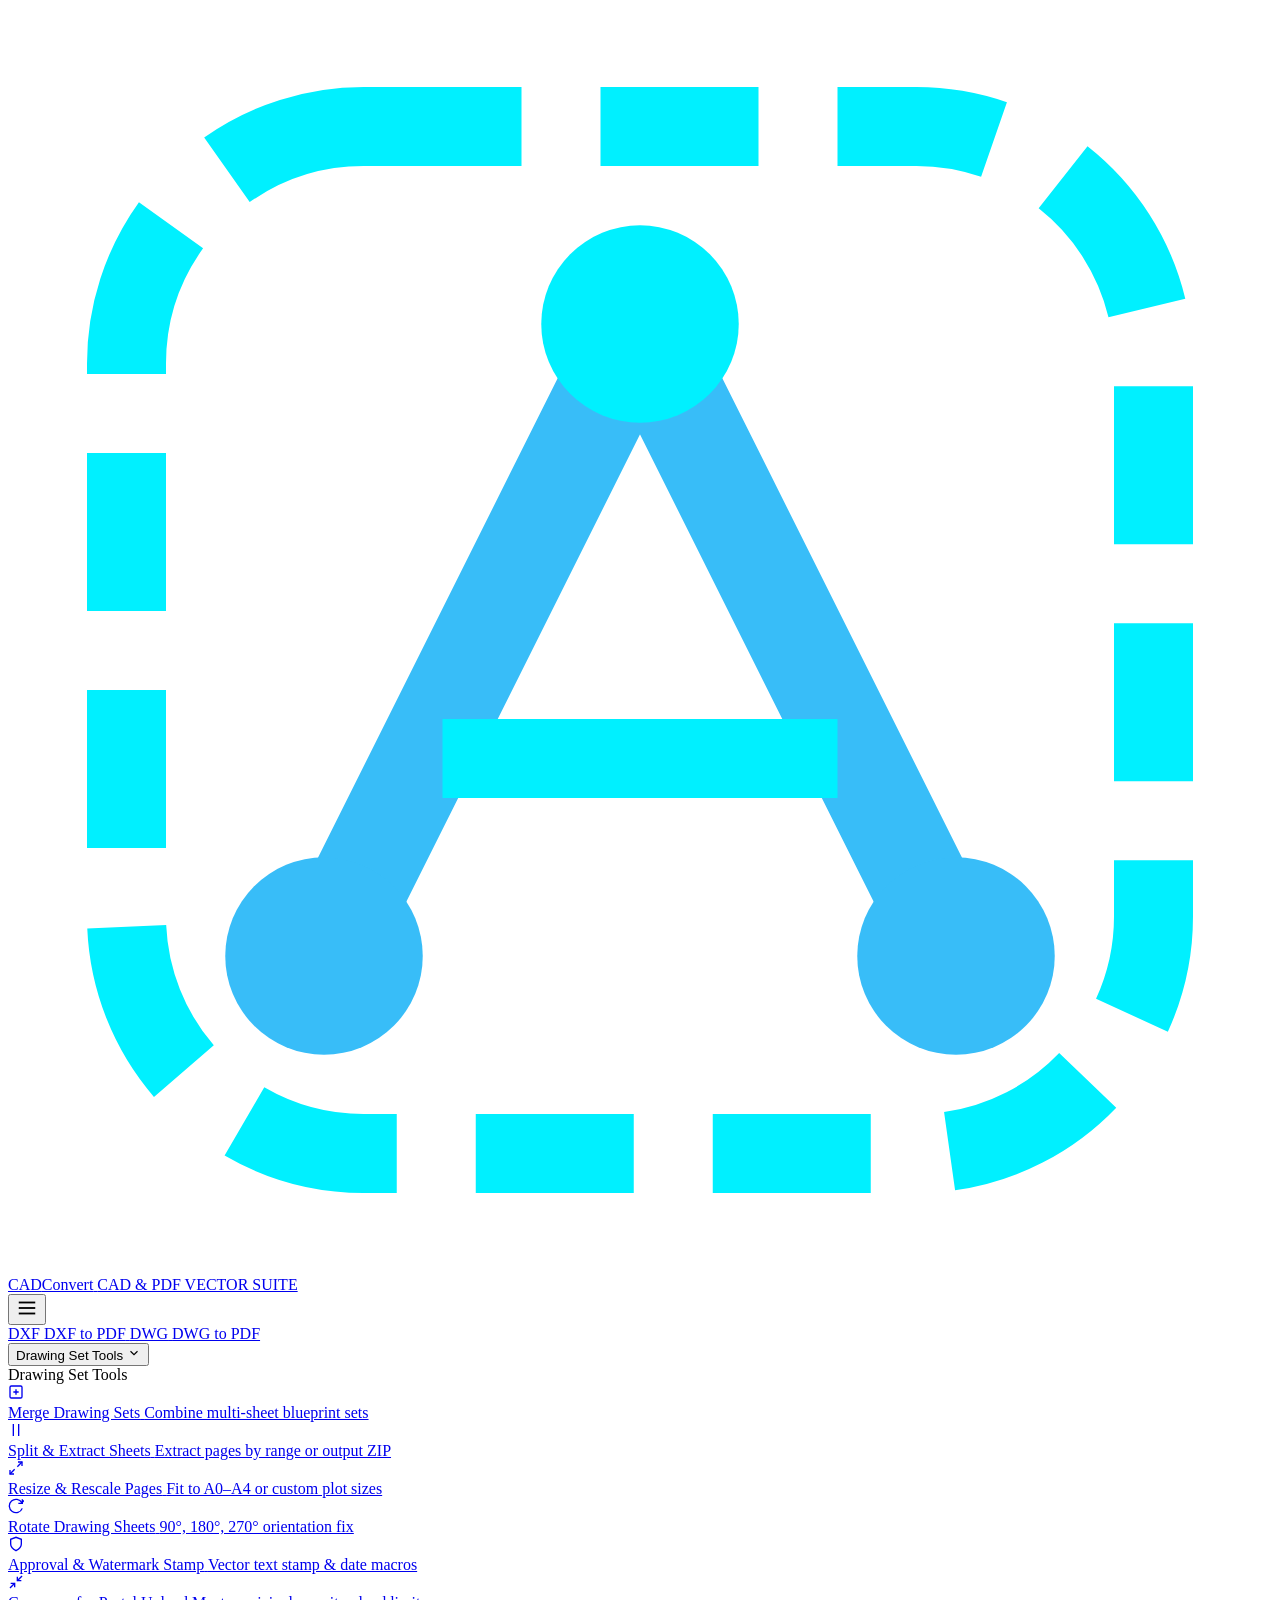
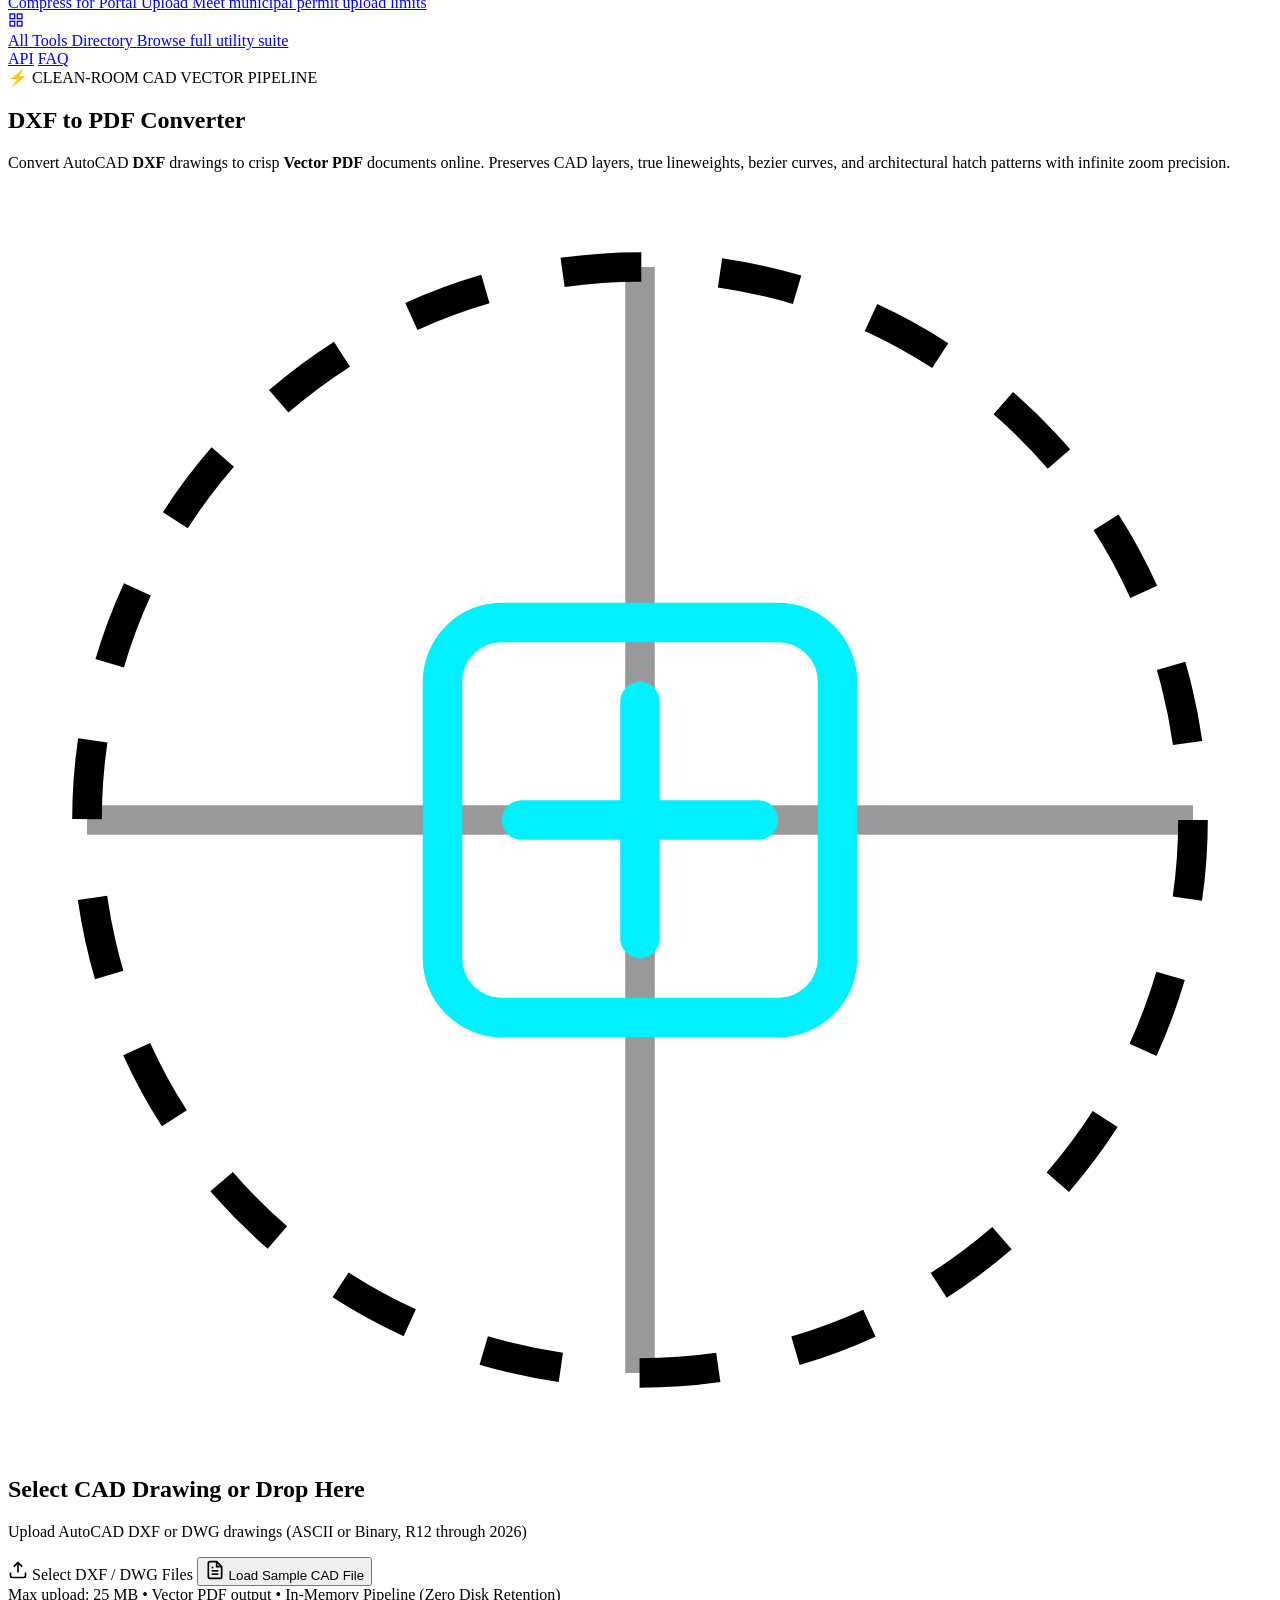
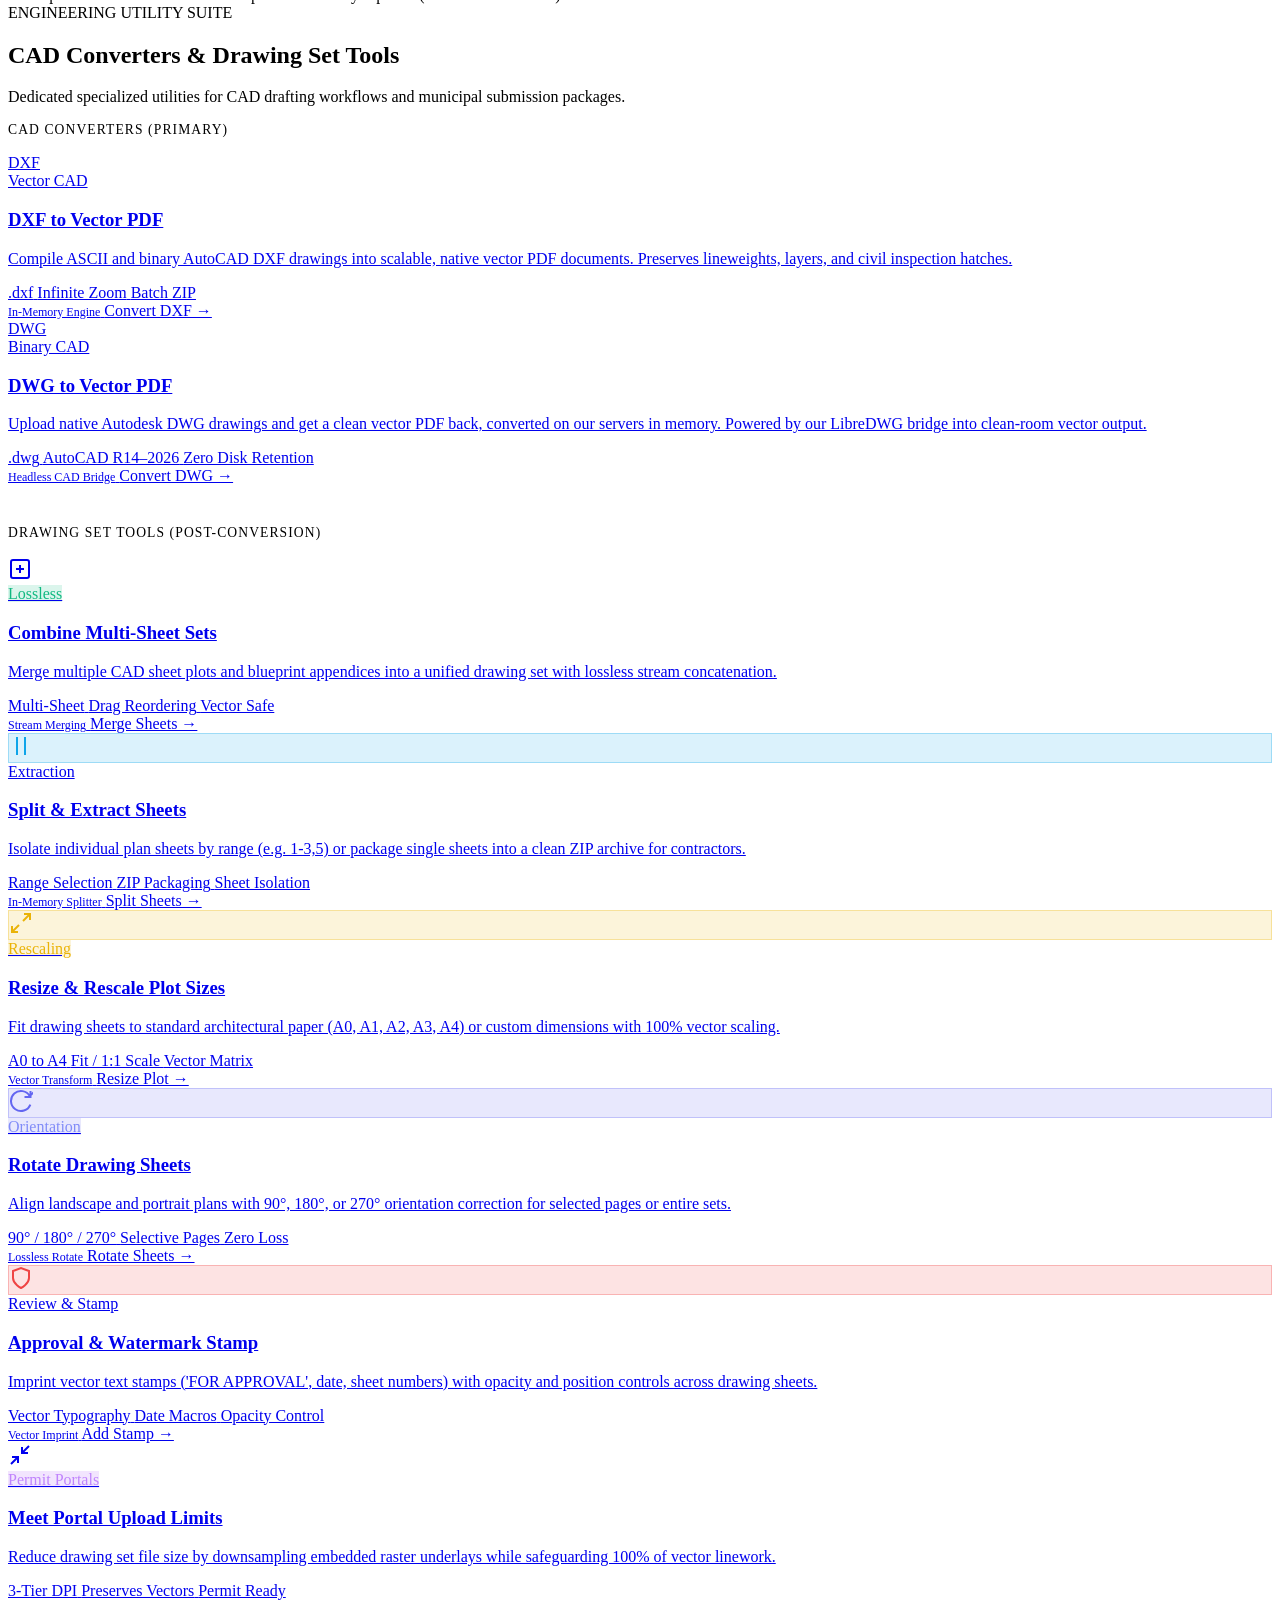
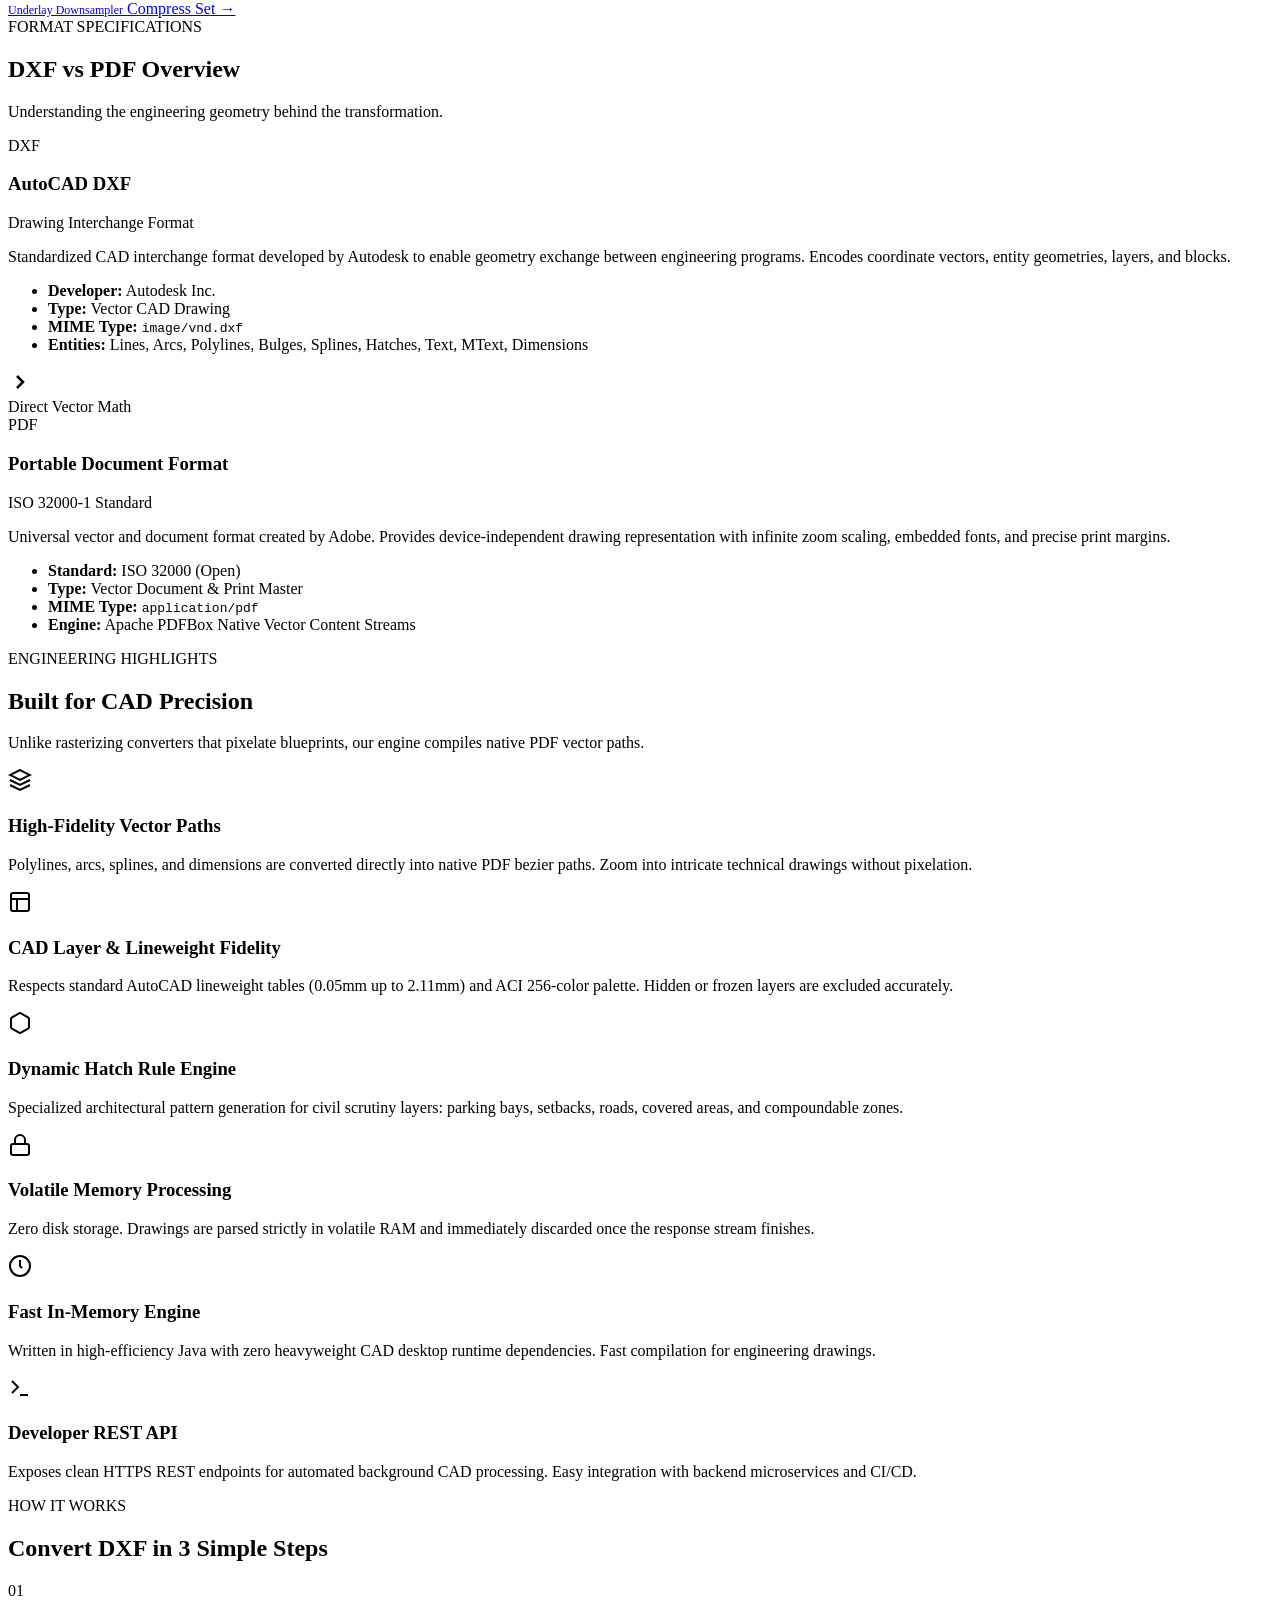
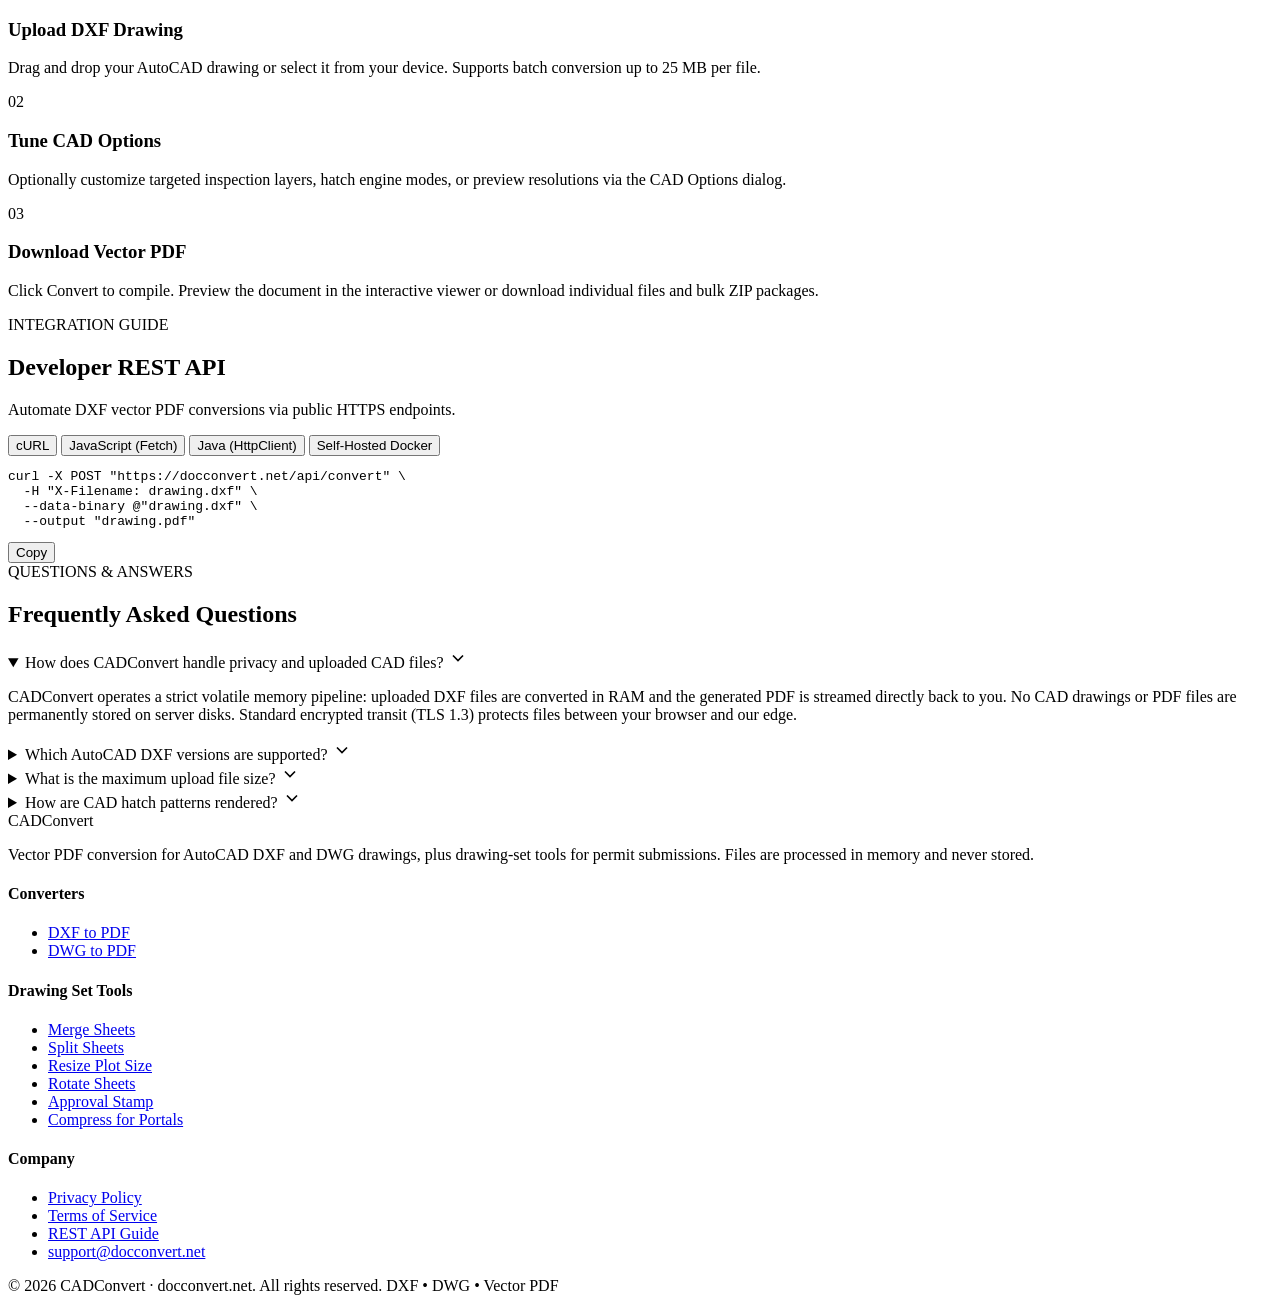
==== commit 17d00d20: "feat: add web interface and frontend application logic for dxf to pdf conversion" ====
--- a/src/main/resources/static/index.html
+++ b/src/main/resources/static/index.html
@@ -22,7 +22,7 @@
     <link rel="preconnect" href="https://fonts.googleapis.com">
     <link rel="preconnect" href="https://fonts.gstatic.com" crossorigin>
     <link href="https://fonts.googleapis.com/css2?family=Inter:wght@300;400;500;600;700;800&family=JetBrains+Mono:wght@400;500;600&display=swap" rel="stylesheet">
-    <link rel="stylesheet" href="styles.css">
+    <link rel="stylesheet" href="/styles.css?v=4">
     <!-- JSZip for multi-file batch download -->
     <script src="https://cdnjs.cloudflare.com/ajax/libs/jszip/3.10.1/jszip.min.js"></script>
 </head>
@@ -33,7 +33,7 @@
     <div class="cad-radial-glow bottom-right" aria-hidden="true"></div>
 
     <!-- Navigation Header -->
-    <header class="navbar" role="banner">
+    <header class="navbar site-header" role="banner">
         <div class="nav-container">
             <a href="/" class="brand-logo" id="brand-link" aria-label="CADConvert Homepage">
                 <div class="logo-icon" aria-hidden="true">
@@ -52,8 +52,11 @@
                 </div>
             </a>
 
-            <nav class="nav-links" aria-label="Main Navigation">
-                <!-- CAD Converters: Prominent First -->
+            <button class="nav-menu-toggle" id="nav-menu-toggle" aria-label="Open menu" aria-expanded="false" aria-controls="site-nav">
+                <svg width="22" height="22" viewBox="0 0 24 24" fill="none" stroke="currentColor" stroke-width="2" aria-hidden="true"><line x1="3" y1="6" x2="21" y2="6"/><line x1="3" y1="12" x2="21" y2="12"/><line x1="3" y1="18" x2="21" y2="18"/></svg>
+            </button>
+
+            <nav class="nav-links" id="site-nav" aria-label="Main Navigation">
                 <div class="nav-cad-group">
                     <a href="/dxf-to-pdf" class="nav-link nav-link-cad active" title="Convert AutoCAD DXF drawings to Vector PDF">
                         <span class="nav-badge-dxf">DXF</span>
@@ -65,7 +68,6 @@
                     </a>
                 </div>
 
-                <!-- Drawing Set Tools: Secondary Dropdown -->
                 <div class="nav-dropdown" id="tools-dropdown">
                     <button class="nav-dropdown-toggle" aria-expanded="false" id="tools-dropdown-btn">
                         <span>Drawing Set Tools</span>
@@ -140,24 +142,9 @@
                     </div>
                 </div>
 
-                <a href="/tools" class="nav-link">Hub</a>
-                <a href="#all-tools-section" class="nav-link">Tools Grid</a>
-                <a href="#features-section" class="nav-link">Features</a>
-                <a href="#format-specs" class="nav-link">Specs</a>
-                <a href="#api-section" class="nav-link">API Docs</a>
+                <a href="/#api-section" class="nav-link">API</a>
                 <a href="#faq-section" class="nav-link">FAQ</a>
             </nav>
-
-            <div class="nav-actions">
-                <div class="server-status-pill" id="server-status-badge" role="status" aria-live="polite">
-                    <span class="status-dot pulsing" aria-hidden="true"></span>
-                    <span class="status-label" id="status-text">Connecting...</span>
-                </div>
-                <button class="btn btn-secondary btn-sm" id="btn-open-api" aria-label="View API Integration Guide">
-                    <svg width="16" height="16" viewBox="0 0 24 24" fill="none" stroke="currentColor" stroke-width="2" aria-hidden="true"><path d="M16 18l6-6-6-6M8 6l-6 6 6 6"/></svg>
-                    <span>REST API</span>
-                </button>
-            </div>
         </div>
     </header>
 
@@ -312,7 +299,7 @@
                             </div>
                             <h3 class="tool-card-title">DWG to Vector PDF</h3>
                             <p class="tool-card-desc">
-                                Convert native Autodesk DWG binary blueprints directly in your browser. Powered by our LibreDWG bridge into clean-room vector output.
+                                Upload native Autodesk DWG drawings and get a clean vector PDF back, converted on our servers in memory. Powered by our LibreDWG bridge into clean-room vector output.
                             </p>
                             <div class="tool-card-tags">
                                 <span class="tag">.dwg</span>
@@ -665,11 +652,11 @@
             <div class="faq-accordion">
                 <details class="faq-item" open>
                     <summary class="faq-question">
-                        <span>How does DocConvert handle privacy and uploaded CAD files?</span>
+                        <span>How does CADConvert handle privacy and uploaded CAD files?</span>
                         <svg class="faq-chevron" width="20" height="20" viewBox="0 0 24 24" fill="none" stroke="currentColor" stroke-width="2" aria-hidden="true"><polyline points="6 9 12 15 18 9"/></svg>
                     </summary>
                     <div class="faq-answer">
-                        <p>DocConvert operates a strict volatile memory pipeline: uploaded DXF files are converted in RAM and the generated PDF is streamed directly back to you. No CAD drawings or PDF files are permanently stored on server disks. Standard encrypted transit (TLS 1.3) protects files between your browser and our edge.</p>
+                        <p>CADConvert operates a strict volatile memory pipeline: uploaded DXF files are converted in RAM and the generated PDF is streamed directly back to you. No CAD drawings or PDF files are permanently stored on server disks. Standard encrypted transit (TLS 1.3) protects files between your browser and our edge.</p>
                     </div>
                 </details>
 
@@ -679,7 +666,7 @@
                         <svg class="faq-chevron" width="20" height="20" viewBox="0 0 24 24" fill="none" stroke="currentColor" stroke-width="2" aria-hidden="true"><polyline points="6 9 12 15 18 9"/></svg>
                     </summary>
                     <div class="faq-answer">
-                        <p>DocConvert parses both ASCII and binary DXF files across AutoCAD versions R12, R14, 2000, 2004, 2007, 2010, 2013, and 2018+. It natively handles 2D and 3D coordinate transformations, ECS (Entity Coordinate Systems), and OCS arbitrary axis vectors.</p>
+                        <p>CADConvert parses both ASCII and binary DXF files across AutoCAD versions R12, R14, 2000, 2004, 2007, 2010, 2013, and 2018+. It natively handles 2D and 3D coordinate transformations, ECS (Entity Coordinate Systems), and OCS arbitrary axis vectors.</p>
                     </div>
                 </details>
 
@@ -785,115 +772,53 @@
         </div>
     </div>
 
-    <!-- Privacy Policy Modal -->
-    <div class="modal-backdrop" id="privacy-modal" style="display: none;" role="dialog" aria-modal="true" aria-labelledby="privacy-modal-title">
-        <div class="modal-dialog modal-lg">
-            <div class="modal-header">
-                <div class="modal-title-group">
-                    <h3 id="privacy-modal-title">Privacy Policy & File Retention Disclosure</h3>
-                </div>
-                <button class="modal-close" id="btn-close-privacy" aria-label="Close Privacy Modal">&times;</button>
-            </div>
-            <div class="modal-body legal-content">
-                <h4>1. Volatile In-Memory Processing</h4>
-                <p>DocConvert processes all uploaded AutoCAD DXF files strictly in volatile computer memory (RAM). We do not save, archive, or retain your CAD drawings or generated PDF documents to permanent disk storage or databases.</p>
-                
-                <h4>2. Automatic Immediate Erasure</h4>
-                <p>As soon as the conversion process completes and the resulting PDF bytes are streamed to your browser or client, the drawing objects in memory are discarded and marked for JVM garbage collection.</p>
-                
-                <h4>3. Transit and Infrastructure</h4>
-                <p>All traffic between your browser and DocConvert is encrypted via Transport Layer Security (TLS 1.3). Requests route through Cloudflare Edge security and our Google Cloud application cluster. Standard operational web server access logs record only technical metadata (timestamp, HTTP status, request byte size, and duration) to maintain service reliability. <strong>We never log document contents, drawing entities, or layer names.</strong></p>
-
-                <h4>4. Contact</h4>
-                <p>For questions or privacy inquiries, contact us at <a href="mailto:support@docconvert.net" class="legal-link">support@docconvert.net</a>.</p>
-            </div>
-            <div class="modal-footer">
-                <button type="button" class="btn btn-primary" id="btn-agree-privacy">Close</button>
-            </div>
-        </div>
-    </div>
-
-    <!-- Terms of Service Modal -->
-    <div class="modal-backdrop" id="terms-modal" style="display: none;" role="dialog" aria-modal="true" aria-labelledby="terms-modal-title">
-        <div class="modal-dialog modal-lg">
-            <div class="modal-header">
-                <div class="modal-title-group">
-                    <h3 id="terms-modal-title">Terms of Service</h3>
-                </div>
-                <button class="modal-close" id="btn-close-terms" aria-label="Close Terms Modal">&times;</button>
-            </div>
-            <div class="modal-body legal-content">
-                <h4>1. Acceptance of Terms</h4>
-                <p>By accessing or using DocConvert.net, you agree to be bound by these Terms of Service. If you do not agree, please do not use the service.</p>
-
-                <h4>2. Service Scope</h4>
-                <p>DocConvert provides online document and CAD format conversion tools. The service is provided on an "as is" and "as available" basis without warranty of any kind. While our vector engine strives for high CAD fidelity, users are responsible for verifying converted architectural and engineering drawings before submitting them for construction or legal scrutiny.</p>
-
-                <h4>3. Permissible Use</h4>
-                <p>You agree not to upload corrupted, abusive, or malicious payloads, or attempt to disrupt service operation through automated denial-of-service attacks. The maximum permitted file size is 25 MB per upload.</p>
-
-                <h4>4. Limitation of Liability</h4>
-                <p>DocConvert and its operators shall not be liable for any indirect, incidental, or consequential damages resulting from the use or inability to use the conversion engine.</p>
-            </div>
-            <div class="modal-footer">
-                <button type="button" class="btn btn-primary" id="btn-agree-terms">Close</button>
-            </div>
-        </div>
-    </div>
 
     <!-- Footer -->
     <footer class="footer" role="contentinfo">
         <div class="footer-container">
             <div class="footer-col brand-col">
                 <div class="brand-text">
-                    <span class="brand-title">Doc<span class="highlight">Convert</span></span>
-                    <p class="footer-desc">
-                        Engineering-grade CAD and document vector transformation engine. Built for precision drawings, municipal scrutiny, and automated workflows.
-                    </p>
-                </div>
-            </div>
-
+                    <span class="brand-title">CAD<span class="highlight">Convert</span></span>
+                    <p class="footer-desc">Vector PDF conversion for AutoCAD DXF and DWG drawings, plus drawing-set tools for permit submissions. Files are processed in memory and never stored.</p>
+                </div>
+            </div>
             <div class="footer-col">
-                <h4>Capabilities</h4>
+                <h4>Converters</h4>
                 <ul>
-                    <li>AutoCAD DXF to Vector PDF</li>
-                    <li>Dynamic Architectural Hatches</li>
-                    <li>ACI 256 Color Reproduction</li>
-                    <li>Lineweight Plot Scaling</li>
+                    <li><a href="/dxf-to-pdf">DXF to PDF</a></li>
+                    <li><a href="/dwg-to-pdf">DWG to PDF</a></li>
                 </ul>
             </div>
-
             <div class="footer-col">
-                <h4>Platform & Trust</h4>
+                <h4>Drawing Set Tools</h4>
                 <ul>
-                    <li><a href="#" id="link-privacy">Privacy Policy</a></li>
-                    <li><a href="#" id="link-terms">Terms of Service</a></li>
-                    <li><a href="#api-section">REST API Guide</a></li>
+                    <li><a href="/merge-pdf">Merge Sheets</a></li>
+                    <li><a href="/split-pdf">Split Sheets</a></li>
+                    <li><a href="/resize-pdf">Resize Plot Size</a></li>
+                    <li><a href="/rotate-pdf">Rotate Sheets</a></li>
+                    <li><a href="/stamp-pdf">Approval Stamp</a></li>
+                    <li><a href="/compress-pdf">Compress for Portals</a></li>
+                </ul>
+            </div>
+            <div class="footer-col">
+                <h4>Company</h4>
+                <ul>
+                    <li><a href="/privacy">Privacy Policy</a></li>
+                    <li><a href="/terms">Terms of Service</a></li>
+                    <li><a href="/#api-section">REST API Guide</a></li>
                     <li><a href="mailto:support@docconvert.net">support@docconvert.net</a></li>
                 </ul>
             </div>
-
-            <div class="footer-col">
-                <h4>System Status</h4>
-                <div class="footer-status-box">
-                    <div class="status-indicator">
-                        <span class="status-dot"></span>
-                        <span>Vector Engine v1.0.0 Active</span>
-                    </div>
-                    <small>Storage: Volatile In-Memory Only</small>
-                </div>
-            </div>
         </div>
-
         <div class="footer-bottom">
             <div class="footer-bottom-container">
-                <span>&copy; 2026 DocConvert.net. All rights reserved.</span>
-                <span class="footer-tag">CAD &bull; DXF &bull; Vector PDF</span>
+                <span>&copy; 2026 CADConvert &middot; docconvert.net. All rights reserved.</span>
+                <span class="footer-tag">DXF &bull; DWG &bull; Vector PDF</span>
             </div>
         </div>
     </footer>
 
     <!-- App JavaScript -->
-    <script src="app.js?v=3"></script>
+    <script src="/app.js?v=4"></script>
 </body>
 </html>
